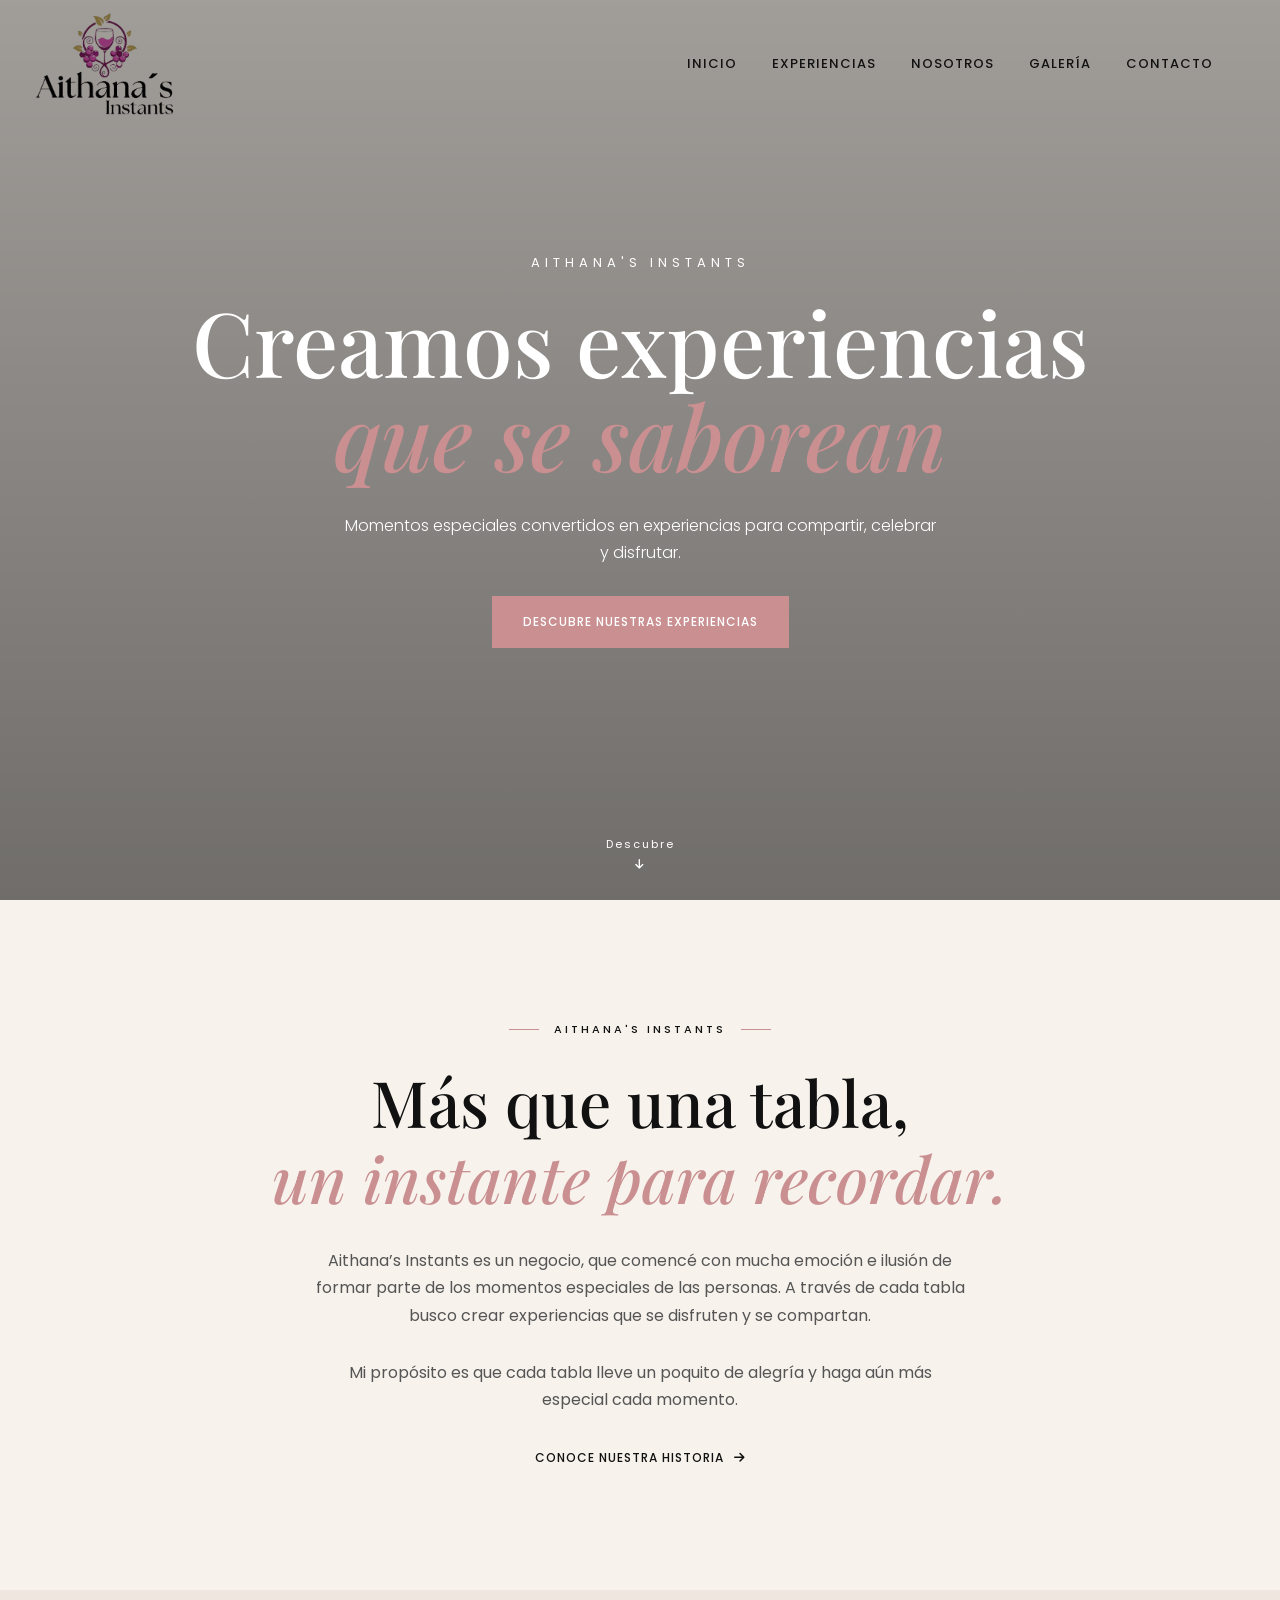
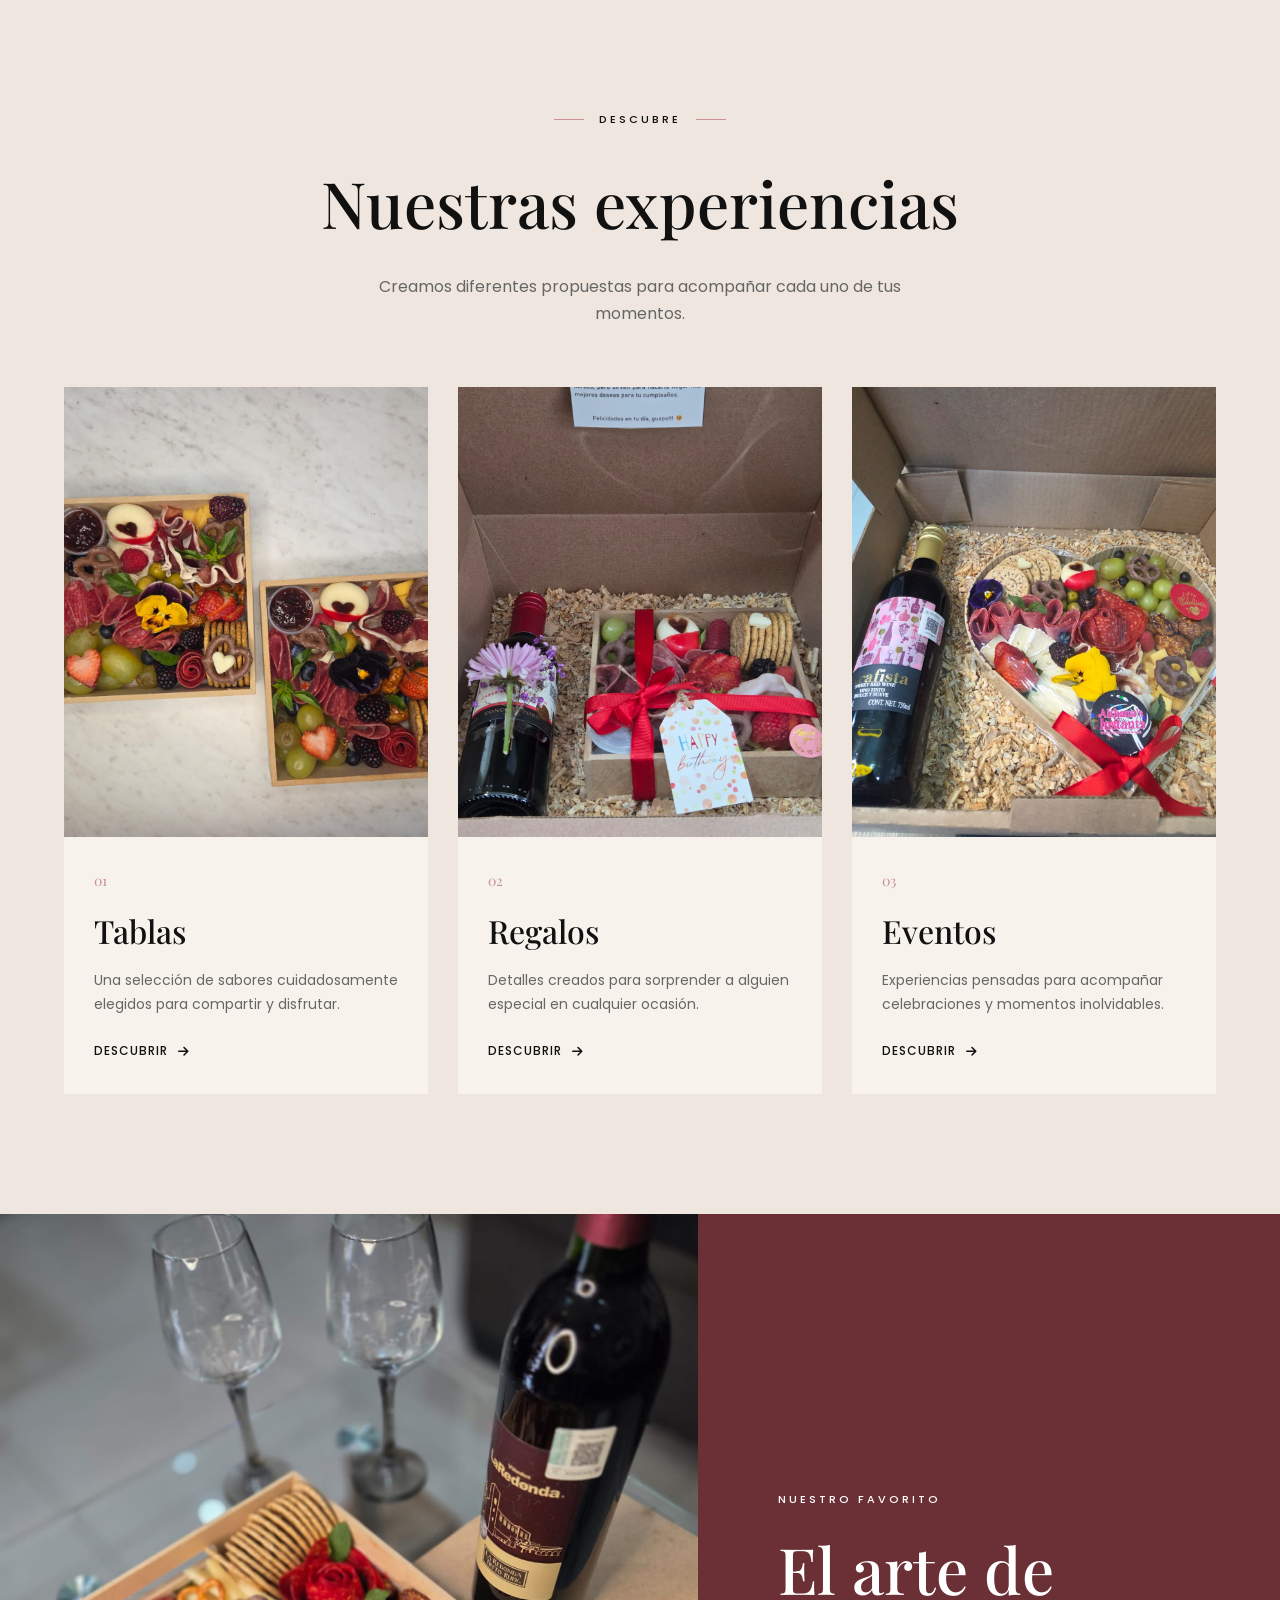
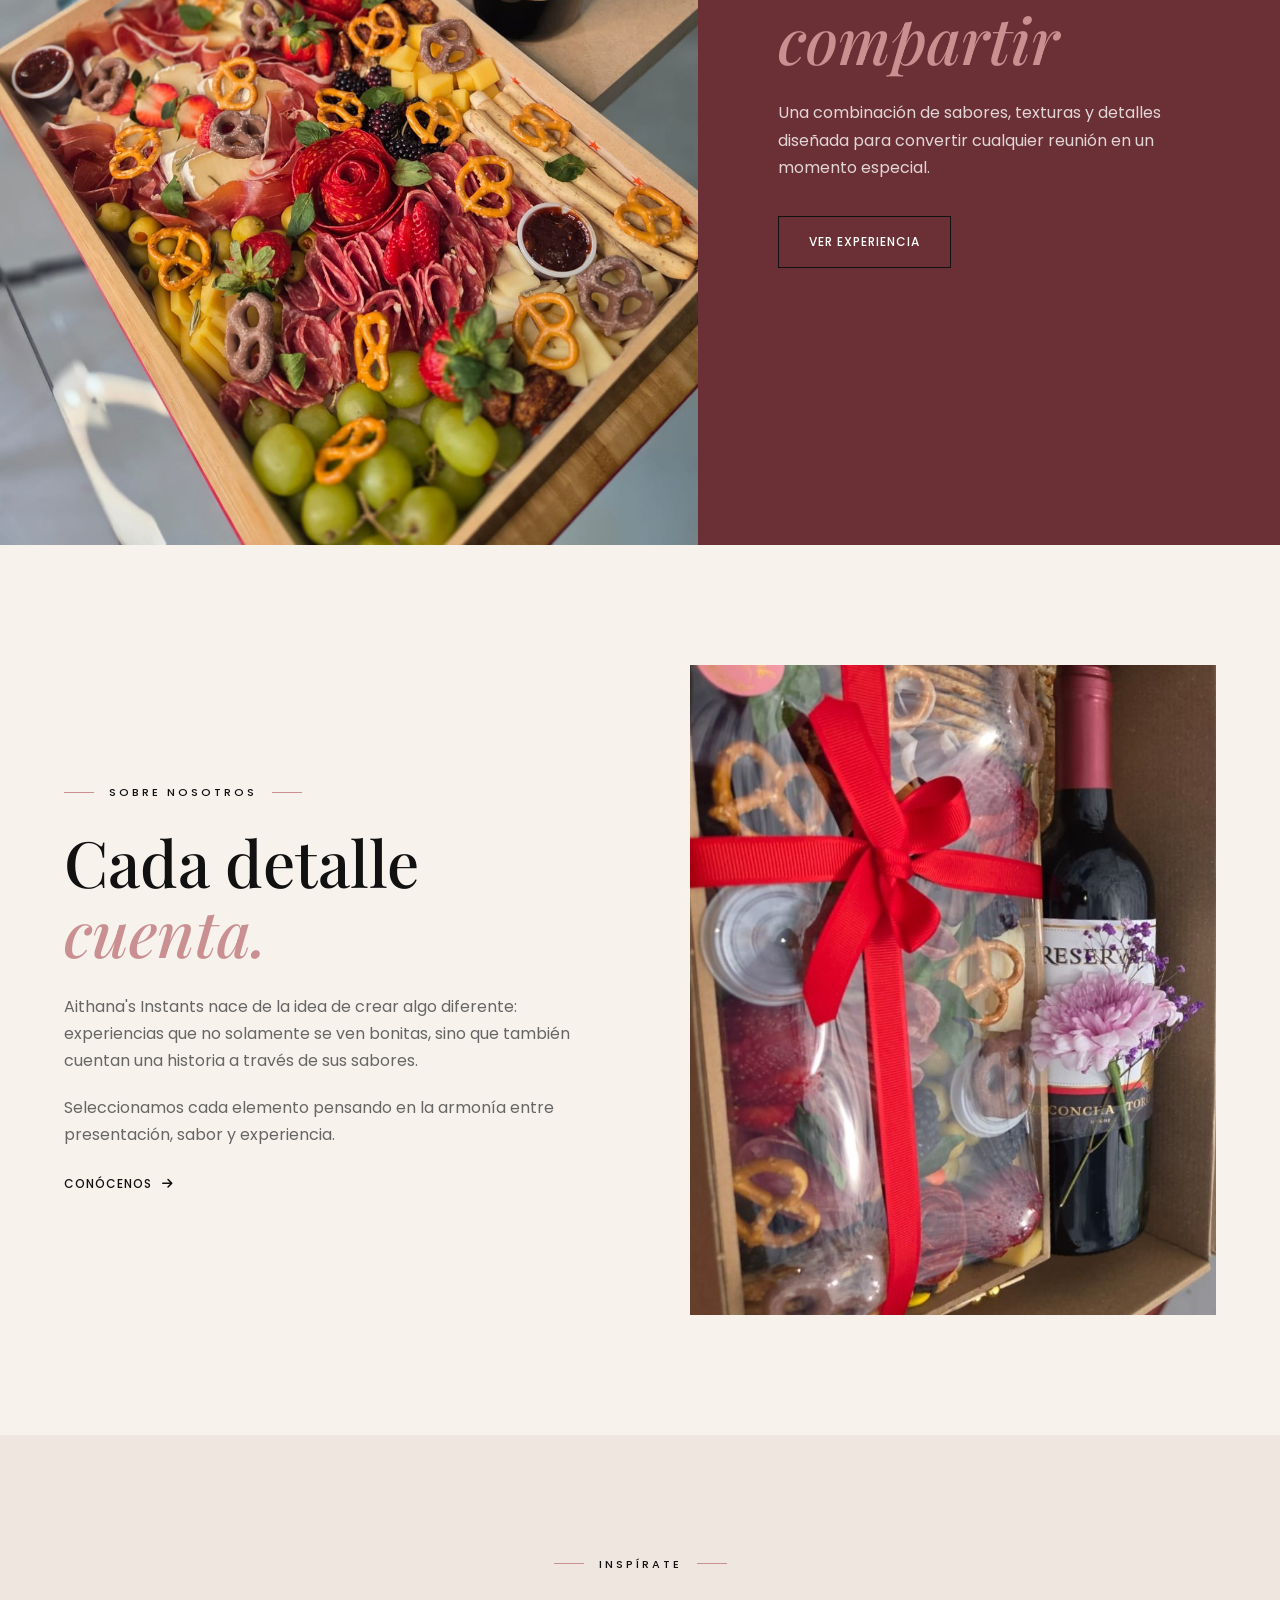
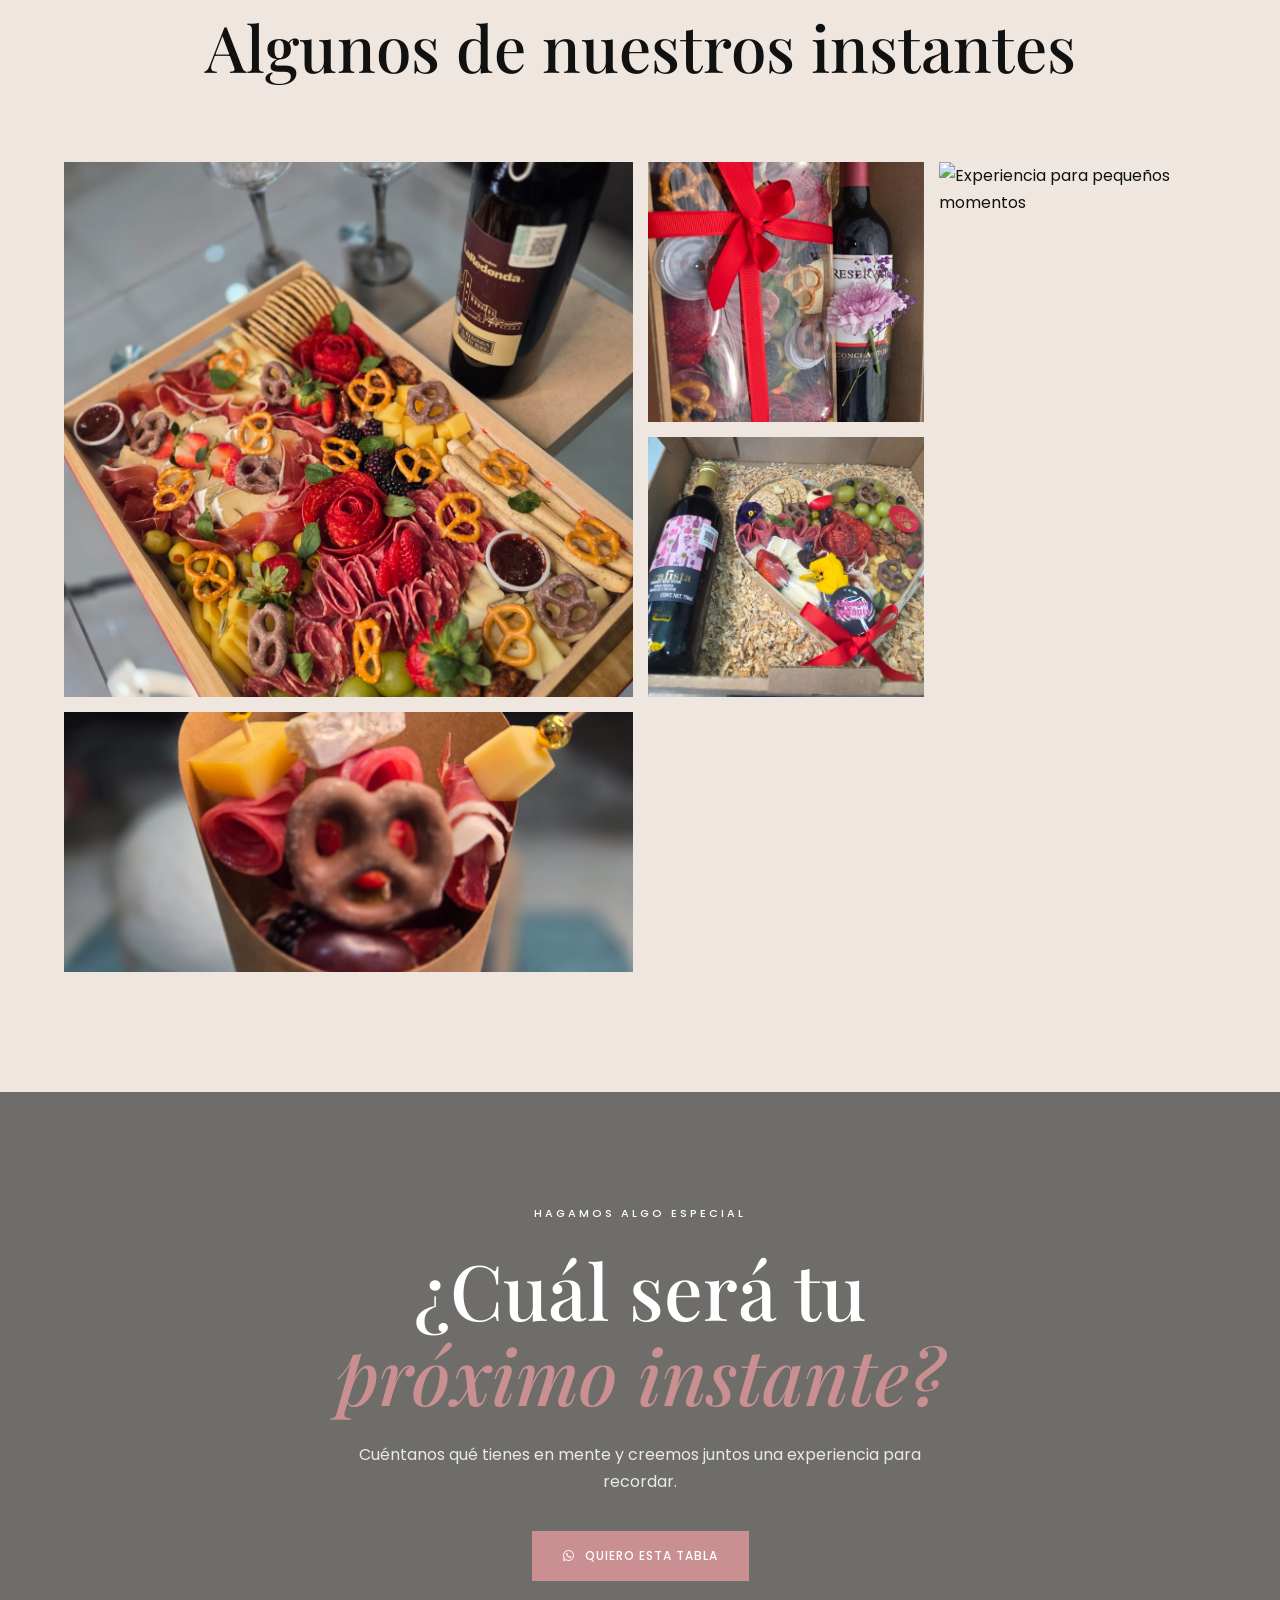
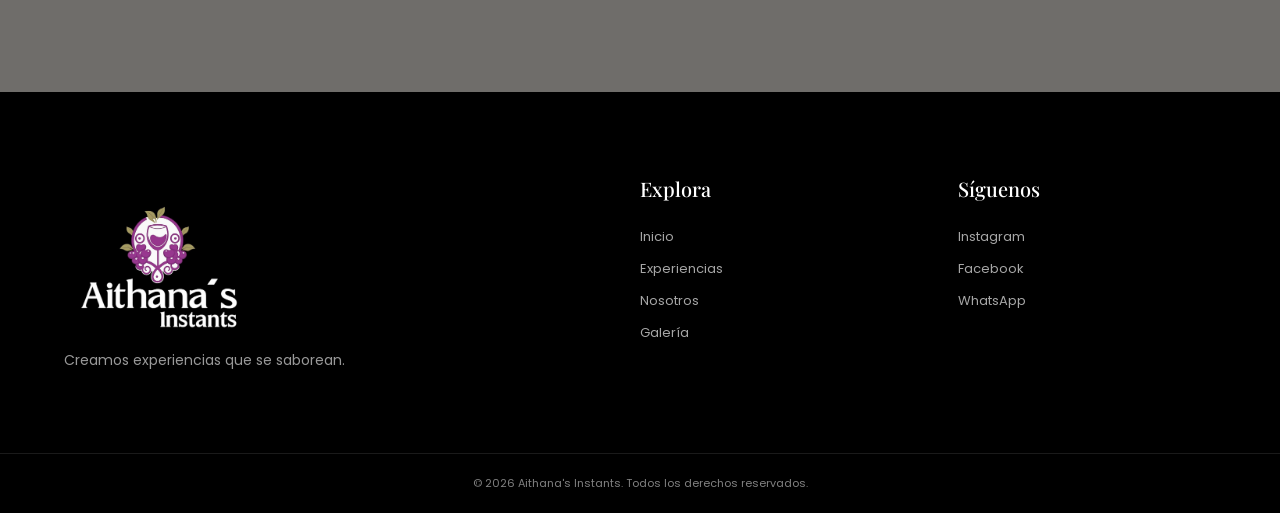
==== index.html @ d6e91ada "Version Final Pagina WEB AI 08/08/2026" ====
<!DOCTYPE html>
<html lang="es">

<head>
    <meta charset="UTF-8">

    <meta name="viewport" content="width=device-width, initial-scale=1.0">

    <meta name="description"
        content="Aithana's Instants - Creamos experiencias que se saborean. Tablas de charcutería y experiencias gastronómicas para momentos especiales.">

    <title>Aithana's Instants | Creamos experiencias que se saborean</title>

    <!-- Google Fonts -->
    <link rel="preconnect" href="https://fonts.googleapis.com">
    <link rel="preconnect" href="https://fonts.gstatic.com" crossorigin>

    <link
        href="https://fonts.googleapis.com/css2?family=Playfair+Display:wght@400;500;600;700&family=Poppins:wght@300;400;500;600&display=swap"
        rel="stylesheet">

    <!-- CSS -->
    <link rel="stylesheet" href="css/style.css">

    <!-- Icons -->
    <link rel="stylesheet"
        href="https://cdnjs.cloudflare.com/ajax/libs/font-awesome/6.5.2/css/all.min.css">

</head>

<body>

    <!-- =========================
         NAVBAR
    ========================== -->

    <header class="header">

        <nav class="navbar">

            <a href="#" class="logo">
                <img src="images/logo/logo-removebg-preview.png" alt="Aithana's Instants">
            </a>

            <button class="menu-toggle" aria-label="Abrir menú">
                <span></span>
                <span></span>
                <span></span>
            </button>

            <ul class="nav-menu">

                <li>
                    <a href="#inicio">Inicio</a>
                </li>

                <li>
                    <a href="#experiencias">Experiencias</a>
                </li>

                <li>
                    <a href="#nosotros">Nosotros</a>
                </li>

                <li>
                    <a href="#galeria">Galería</a>
                </li>

                <li>
                    <a href="#contacto">Contacto</a>
                </li>

            </ul>

        </nav>

    </header>


    <!-- =========================
         HERO
    ========================== -->

    <main>

        <section class="hero" id="inicio">

            <div class="hero-overlay"></div>

            <div class="hero-content">

                <span class="hero-subtitle">
                    AITHANA'S INSTANTS
                </span>

                <h1>
                    Creamos experiencias
                    <span>que se saborean</span>
                </h1>

                <p>
                    Momentos especiales convertidos en experiencias
                    para compartir, celebrar y disfrutar.
                </p>

                <a href="#experiencias" class="btn btn-primary">
                    Descubre nuestras experiencias
                </a>

            </div>

            <div class="hero-scroll">
                <span>Descubre</span>
                <i class="fa-solid fa-arrow-down"></i>
            </div>

        </section>


        <!-- =========================
             INTRODUCCIÓN
        ========================== -->

        <section class="intro section">

            <div class="container intro-container">

                <div class="section-label">
                    <span></span>
                    AITHANA'S INSTANTS
                    <span></span>
                </div>

                <h2>
                    Más que una tabla,
                    <em>un instante para recordar.</em>
                </h2>

                <p>
                    Aithana’s Instants es un negocio, que comencé con mucha emoción e ilusión de formar parte de los momentos especiales de las personas.
                    A través de cada tabla busco crear experiencias que se disfruten y se compartan.
                </p>
                <p>
                     Mi propósito es que cada tabla lleve un poquito de alegría y haga aún más especial cada momento.
                </p>

                <a href="#nosotros" class="text-link">
                    Conoce nuestra historia
                    <i class="fa-solid fa-arrow-right"></i>
                </a>

            </div>

        </section>


        <!-- =========================
             EXPERIENCIAS
        ========================== -->

        <section class="experiences section" id="experiencias">

            <div class="container">

                <div class="section-heading">

                    <div class="section-label">
                        <span></span>
                        DESCUBRE
                        <span></span>
                    </div>

                    <h2>
                        Nuestras experiencias
                    </h2>

                    <p>
                        Creamos diferentes propuestas para acompañar
                        cada uno de tus momentos.
                    </p>

                </div>


                <div class="experience-grid">

                    <!-- EXPERIENCIA 1 -->

                    <article class="experience-card">

                        <div class="experience-image">

                            <img
                                src="images/Galeria/Tablas.jpg"
                                alt="Tabla de charcutería clásica">

                        </div>

                        <div class="experience-content">

                            <span class="experience-number">
                                01
                            </span>

                            <h3>
                                Tablas
                            </h3>

                            <p>
                                Una selección de sabores cuidadosamente
                                elegidos para compartir y disfrutar.
                            </p>

                            <a href="pages/tablas.html" class="text-link">
                                Descubrir
                                <i class="fa-solid fa-arrow-right"></i>
                            </a>

                        </div>

                    </article>


                    <!-- EXPERIENCIA 2 -->

                    <article class="experience-card">

                        <div class="experience-image">

                            <img
                                src="images/Galeria/Regalo.jpg"
                                alt="Regalos gastronómicos">

                        </div>

                        <div class="experience-content">

                            <span class="experience-number">
                                02
                            </span>

                            <h3>
                                Regalos
                            </h3>

                            <p>
                                Detalles creados para sorprender a alguien
                                especial en cualquier ocasión.
                            </p>

                            <a href="#" class="text-link">
                                Descubrir
                                <i class="fa-solid fa-arrow-right"></i>
                            </a>

                        </div>

                    </article>


                    <!-- EXPERIENCIA 3 -->

                    <article class="experience-card">

                        <div class="experience-image">

                            <img
                                src="images/Galeria/Valentin2.jpg"
                                alt="Haz de tus eventos momentos inolvidables">

                        </div>

                        <div class="experience-content">

                            <span class="experience-number">
                                03
                            </span>

                            <h3>
                                Eventos
                            </h3>

                            <p>
                                Experiencias pensadas para acompañar
                                celebraciones y momentos inolvidables.
                            </p>

                            <a href="#" class="text-link">
                                Descubrir
                                <i class="fa-solid fa-arrow-right"></i>
                            </a>

                        </div>

                    </article>

                </div>

            </div>

        </section>


        <!-- =========================
             DESTACADO
        ========================== -->

        <section class="featured">

            <div class="featured-image">

                <img
                    src="images/Galeria/Galeria 1.jpg"
                    alt="Aithana's Instants">

            </div>

            <div class="featured-content">

                <span class="section-label">
                    NUESTRO FAVORITO
                </span>

                <h2>
                    El arte de
                    <em>compartir</em>
                </h2>

                <p>
                    Una combinación de sabores, texturas y detalles
                    diseñada para convertir cualquier reunión en
                    un momento especial.
                </p>

                <a href="#" class="btn btn-outline">
                    Ver experiencia
                </a>

            </div>

        </section>


        <!-- =========================
             NOSOTROS
        ========================== -->

        <section class="about section" id="nosotros">

            <div class="container about-container">

                <div class="about-content">

                    <div class="section-label">
                        <span></span>
                        SOBRE NOSOTROS
                        <span></span>
                    </div>

                    <h2>
                        Cada detalle
                        <em>cuenta.</em>
                    </h2>

                    <p>
                        Aithana's Instants nace de la idea de crear algo
                        diferente: experiencias que no solamente se ven
                        bonitas, sino que también cuentan una historia
                        a través de sus sabores.
                    </p>

                    <p>
                        Seleccionamos cada elemento pensando en la armonía
                        entre presentación, sabor y experiencia.
                    </p>

                    <a href="#" class="text-link">
                        Conócenos
                        <i class="fa-solid fa-arrow-right"></i>
                    </a>

                </div>


                <div class="about-image">

                    <img
                        src="images/Galeria/Galeria 2.jpg"
                        alt="Experiencia Aithana's Instants">

                </div>

            </div>

        </section>


        <!-- =========================
             GALERÍA
        ========================== -->

        <section class="gallery section" id="galeria">

            <div class="container">

                <div class="section-heading">

                    <div class="section-label">
                        <span></span>
                        INSPÍRATE
                        <span></span>
                    </div>

                    <h2>
                        Algunos de nuestros instantes
                    </h2>

                </div>


                <div class="gallery-grid">

                    <div class="gallery-item gallery-large">
                        <img src="images/Galeria/Galeria 1.jpg"
                            alt="Tabla Aithana's Instants">
                    </div>

                    <div class="gallery-item">
                        <img src="images/Galeria/Galeria 2.jpg"
                            alt="Charcutería ">
                    </div>

                    <div class="gallery-item">
                        <img src="images/Galeria/little.jpg"
                            alt="Experiencia para pequeños momentos">
                    </div>

                    <div class="gallery-item">
                        <img src="images/Galeria/Valentin.jpg"
                            alt="Experiencia para San Valentín">
                    </div>

                    <div class="gallery-item gallery-wide">
                        <img src="images/Galeria/Antojo.jpg"
                            alt="Pequeños momentos">
                    </div>

                </div>

            </div>

        </section>


        <!-- =========================
             CTA
        ========================== -->

        <section class="cta" id="contacto">

            <div class="cta-overlay"></div>

            <div class="cta-content">

                <span class="section-label">
                    HAGAMOS ALGO ESPECIAL
                </span>

                <h2>
                    ¿Cuál será tu
                    <em>próximo instante?</em>
                </h2>

                <p>
                    Cuéntanos qué tienes en mente y creemos
                    juntos una experiencia para recordar.
                </p>

<button
    type="button"
    class="btn btn-primary whatsapp-button"
    data-message="Hola, me interesa la Tabla Clásica de Aithana's Instants. Me gustaría conocer disponibilidad y precio.">

    <i class="fa-brands fa-whatsapp"></i>

    Quiero esta tabla

</button>

            </div>

        </section>

    </main>


    <!-- =========================
         FOOTER
    ========================== -->

    <footer class="footer">

        <div class="container footer-container">

            <div class="footer-brand">

                <img
                    src="images/logo/logo negro.jpg"
                    alt="Aithana's Instants">

                <p>
                    Creamos experiencias que se saborean.
                </p>

            </div>


            <div class="footer-links">

                <h4>
                    Explora
                </h4>

                <a href="#inicio">Inicio</a>
                <a href="#experiencias">Experiencias</a>
                <a href="#nosotros">Nosotros</a>
                <a href="#galeria">Galería</a>

            </div>


            <div class="footer-links">

                <h4>
                    Síguenos
                </h4>

                <a href="#" target="_blank">
                    Instagram
                </a>

                <a href="#" target="_blank">
                    Facebook
                </a>

                <a href="#" target="_blank">
                    WhatsApp
                </a>

            </div>

        </div>


        <div class="footer-bottom">

            <p>
                © 2026 Aithana's Instants. Todos los derechos reservados.
            </p>

        </div>

    </footer>


    <!-- JavaScript -->
    <script src="js/script.js"></script>

</body>

</html>
---- css/style.css ----
/* =========================================
   VARIABLES
========================================= */

:root {

    /* Identidad Aithana's Instants */

    --color-background: #F7F2EC;

    --color-text: #111111;

    --color-primary: #000000;

    --color-rose: #C98F91;

    --color-burgundy: #6B3035;

    --color-gold: #C6A15B;

    --color-white: #FFFFFF;


    /* Tipografías */

    --font-title: 'Playfair Display', serif;

    --font-body: 'Poppins', sans-serif;


    /* Otros */

    --transition: 0.35s ease;

    --container: 1200px;

}


/* =========================================
   RESET
========================================= */

* {
    margin: 0;
    padding: 0;
    box-sizing: border-box;
}

html {
    scroll-behavior: smooth;
}

body {

    font-family: var(--font-body);

    background-color: var(--color-background);

    color: var(--color-text);

    line-height: 1.7;

}

img {

    width: 100%;

    display: block;

}

a {

    color: inherit;

    text-decoration: none;

}

button {

    font-family: inherit;

}


/* =========================================
   UTILIDADES
========================================= */

.container {

    width: min(
        90%,
        var(--container)
    );

    margin: auto;

}

.section {

    padding: 120px 0;

}


/* =========================================
   HEADER
========================================= */

.header {

    position: fixed;

    top: 0;

    left: 0;

    width: 100%;

    z-index: 1000;

    transition: var(--transition);

}

.header.scrolled {

    background-color: rgba(247, 242, 236, 0.96);

    backdrop-filter: blur(10px);

    box-shadow: 0 5px 25px rgba(0, 0, 0, 0.08);

}

.navbar {

    width: min(
        94%,
        1400px
    );

    margin: 10px;

    min-height: 90px;

    display: flex;

    align-items: center;

    justify-content: space-between;

}

.logo img {

    width: 200px;

    max-height: 200px;

    object-fit: contain;

}

.nav-menu {

    display: flex;

    align-items: center;

    gap: 35px;

    list-style: none;

}

.nav-menu a {

    font-size: 13px;

    font-weight: 500;

    letter-spacing: 1px;

    text-transform: uppercase;

    position: relative;

}

.nav-menu a::after {

    content: '';

    position: absolute;

    bottom: -7px;

    left: 0;

    width: 0;

    height: 1px;

    background-color: var(--color-rose);

    transition: var(--transition);

}

.nav-menu a:hover::after {

    width: 100%;

}

.menu-toggle {

    display: none;

    border: none;

    background: transparent;

    cursor: pointer;

}

.menu-toggle span {

    display: block;

    width: 25px;

    height: 2px;

    margin: 5px;

    background-color: var(--color-text);

}


/* =========================================
   HERO
========================================= */

.hero {

    min-height: 100vh;

    position: relative;

    display: flex;

    align-items: center;

    justify-content: center;

    text-align: center;

    background-image:
        url('../images/hero/hero.jpg');

    background-size: cover;

    background-position: center;

    color: var(--color-white);

}

.hero-overlay {

    position: absolute;

    inset: 0;

    background:
        linear-gradient(
            rgba(0, 0, 0, 0.35),
            rgba(0, 0, 0, 0.55)
        );

}

.hero-content {

    position: relative;

    z-index: 1;

    width: min(
        90%,
        900px
    );

}

.hero-subtitle {

    display: block;

    margin-bottom: 20px;

    font-size: 13px;

    letter-spacing: 5px;

}

.hero h1 {

    font-family: var(--font-title);

    font-size: clamp(
        50px,
        7vw,
        95px
    );

    font-weight: 500;

    line-height: 1.05;

}

.hero h1 span {

    display: block;

    color: var(--color-rose);

    font-style: italic;

}

.hero-content p {

    max-width: 600px;

    margin: 30px auto;

    font-size: 16px;

    font-weight: 300;

}

.hero-scroll {

    position: absolute;

    bottom: 30px;

    left: 50%;

    transform: translateX(-50%);

    display: flex;

    flex-direction: column;

    align-items: center;

    gap: 5px;

    font-size: 11px;

    letter-spacing: 2px;

    z-index: 2;

}


/* =========================================
   BOTONES
========================================= */

.btn {

    display: inline-flex;

    align-items: center;

    justify-content: center;

    gap: 10px;

    padding: 15px 30px;

    font-size: 12px;

    font-weight: 500;

    letter-spacing: 1px;

    text-transform: uppercase;

    border: 1px solid transparent;

    transition: var(--transition);

}

.btn-primary {

    background-color: var(--color-rose);

    color: var(--color-white);

}

.btn-primary:hover {

    background-color: var(--color-burgundy);

    transform: translateY(-3px);

}

.btn-outline {

    border-color: var(--color-text);

}

.btn-outline:hover {

    background-color: var(--color-text);

    color: var(--color-white);

}

.btn-light {

    background-color: var(--color-white);

    color: var(--color-text);

}

.btn-light:hover {

    background-color: var(--color-rose);

    color: var(--color-white);

}


/* =========================================
   LABELS
========================================= */

.section-label {

    display: flex;

    align-items: center;

    justify-content: center;

    gap: 15px;

    font-size: 11px;

    letter-spacing: 3px;

    font-weight: 500;

}

.section-label span {

    width: 30px;

    height: 1px;

    background-color: var(--color-rose);

}


/* =========================================
   INTRO
========================================= */

.intro {

    text-align: center;

}

.intro-container {

    max-width: 850px;

}

.intro h2 {

    margin-top: 25px;

    font-family: var(--font-title);

    font-size: clamp(
        40px,
        5vw,
        65px
    );

    line-height: 1.2;

    font-weight: 500;

}

.intro h2 em {

    display: block;

    color: var(--color-rose);

}

.intro p {

    max-width: 650px;

    margin: 30px auto;

    color: #555;

}

.text-link {

    display: inline-flex;

    align-items: center;

    gap: 10px;

    font-size: 12px;

    text-transform: uppercase;

    letter-spacing: 1px;

    font-weight: 500;

    transition: var(--transition);

}

.text-link i {

    transition: var(--transition);

}

.text-link:hover {

    color: var(--color-burgundy);

}

.text-link:hover i {

    transform: translateX(6px);

}


/* =========================================
   SECTION HEADING
========================================= */

.section-heading {

    text-align: center;

    margin-bottom: 60px;

}

.section-heading h2 {

    margin-top: 20px;

    font-family: var(--font-title);

    font-size: clamp(
        40px,
        5vw,
        65px
    );

    font-weight: 500;

}

.section-heading p {

    max-width: 550px;

    margin: 15px auto 0;

    color: #666;

}


/* =========================================
   EXPERIENCES
========================================= */

.experiences {

    background-color: #EFE7DF;

}

.experience-grid {

    display: grid;

    grid-template-columns:
        repeat(3, 1fr);

    gap: 30px;

}

.experience-card {

    background-color: var(--color-background);

}

.experience-image {

    height: 450px;

    overflow: hidden;

}

.experience-image img {

    height: 100%;

    object-fit: cover;

    transition:
        transform 0.7s ease;

}

.experience-card:hover
.experience-image img {

    transform: scale(1.06);

}

.experience-content {

    padding: 30px;

}

.experience-number {

    font-family: var(--font-title);

    color: var(--color-rose);

    font-size: 14px;

}

.experience-content h3 {

    margin: 10px 0;

    font-family: var(--font-title);

    font-size: 32px;

    font-weight: 500;

}

.experience-content p {

    color: #666;

    margin-bottom: 20px;

    font-size: 14px;

}


/* =========================================
   FEATURED
========================================= */

.featured {

    display: grid;

    grid-template-columns:
        1.2fr
        1fr;

    min-height: 700px;

}

.featured-image {

    overflow: hidden;

}

.featured-image img {

    height: 100%;

    object-fit: cover;

}

.featured-content {

    padding: 80px;

    display: flex;

    flex-direction: column;

    justify-content: center;

    background-color: var(--color-burgundy);

    color: var(--color-white);

}

.featured-content .section-label {

    justify-content: flex-start;

}

.featured-content h2 {

    margin: 25px 0;

    font-family: var(--font-title);

    font-size: clamp(
        45px,
        5vw,
        75px
    );

    font-weight: 500;

    line-height: 1.1;

}

.featured-content h2 em {

    display: block;

    color: var(--color-rose);

}

.featured-content p {

    max-width: 500px;

    margin-bottom: 35px;

    color: rgba(255, 255, 255, 0.8);

}

.featured-content .btn {

    align-self: flex-start;

}


/* =========================================
   ABOUT
========================================= */

.about-container {

    display: grid;

    grid-template-columns:
        1fr 1fr;

    gap: 100px;

    align-items: center;

}

.about-content h2 {

    margin: 25px 0;

    font-family: var(--font-title);

    font-size: clamp(
        45px,
        5vw,
        70px
    );

    line-height: 1.1;

    font-weight: 500;

}

.about-content h2 em {

    display: block;

    color: var(--color-rose);

}

.about-content p {

    color: #666;

    margin-bottom: 20px;

}

.about-content .section-label {

    justify-content: flex-start;

}

.about-image {

    height: 650px;

    overflow: hidden;

}

.about-image img {

    height: 100%;

    object-fit: cover;

}


/* =========================================
   GALERÍA
========================================= */

.gallery {

    background-color: #EFE7DF;

}

.gallery-grid {

    display: grid;

    grid-template-columns:
        repeat(4, 1fr);

    grid-auto-rows: 260px;

    gap: 15px;

}

.gallery-item {

    overflow: hidden;

}

.gallery-item img {

    height: 100%;

    object-fit: cover;

    transition:
        transform 0.6s ease;

}

.gallery-item:hover img {

    transform: scale(1.06);

}

.gallery-large {

    grid-column: span 2;

    grid-row: span 2;

}

.gallery-wide {

    grid-column: span 2;

}


/* =========================================
   CTA
========================================= */

.cta {

    min-height: 600px;

    position: relative;

    display: flex;

    align-items: center;

    justify-content: center;

    text-align: center;

    color: var(--color-white);

    background-image:
        url('../images/hero/cta.jpg');

    background-size: cover;

    background-position: center;

}

.cta-overlay {

    position: absolute;

    inset: 0;

    background:
        rgba(0, 0, 0, 0.55);

}

.cta-content {

    position: relative;

    z-index: 1;

    width: min(
        90%,
        800px
    );

}

.cta-content h2 {

    margin: 25px 0;

    font-family: var(--font-title);

    font-size: clamp(
        45px,
        6vw,
        80px
    );

    line-height: 1.1;

    font-weight: 500;

}

.cta-content h2 em {

    display: block;

    color: var(--color-rose);

}

.cta-content p {

    max-width: 600px;

    margin: 0 auto 35px;

    color: rgba(255, 255, 255, 0.85);

}


/* =========================================
   FOOTER
========================================= */

.footer {

    background-color: var(--color-primary);

    color: var(--color-white);

}

.footer-container {

    padding: 80px 0;

    display: grid;

    grid-template-columns:
        2fr 1fr 1fr;

    gap: 60px;

}

.footer-brand img {

    width: 200px;

    margin-bottom: 20px;

}

.footer-brand p {

    max-width: 300px;

    color: rgba(255, 255, 255, 0.6);

    font-size: 14px;

}

.footer-links {

    display: flex;

    flex-direction: column;

    gap: 10px;

}

.footer-links h4 {

    font-family: var(--font-title);

    font-size: 20px;

    font-weight: 500;

    margin-bottom: 10px;

}

.footer-links a {

    color: rgba(255, 255, 255, 0.65);

    font-size: 13px;

    transition: var(--transition);

}

.footer-links a:hover {

    color: var(--color-rose);

}

.footer-bottom {

    border-top:
        1px solid rgba(255, 255, 255, 0.1);

    padding: 20px;

    text-align: center;

}

.footer-bottom p {

    font-size: 11px;

    color: rgba(255, 255, 255, 0.5);

}


/* =========================================
   RESPONSIVE
========================================= */

@media (max-width: 900px) {

    .nav-menu {

        position: fixed;

        top: 90px;

        right: -100%;

        width: 100%;

        height: calc(100vh - 90px);

        background-color: var(--color-background);

        flex-direction: column;

        justify-content: center;

        gap: 30px;

        transition: var(--transition);

    }

    .nav-menu.active {

        right: 0;

    }

    .menu-toggle {

        display: block;

    }

    .experience-grid {

        grid-template-columns: 1fr;

    }

    .experience-image {

        height: 500px;

    }

    .featured {

        grid-template-columns: 1fr;

    }

    .featured-image {

        min-height: 550px;

    }

    .about-container {

        grid-template-columns: 1fr;

        gap: 50px;

    }

    .about-image {

        height: 550px;

    }

    .gallery-grid {

        grid-template-columns:
            repeat(2, 1fr);

    }

    .footer-container {

        grid-template-columns:
            1fr 1fr;

    }

    .footer-brand {

        grid-column: span 2;

    }

}


@media (max-width: 600px) {

    .section {

        padding: 80px 0;

    }

    .navbar {

        min-height: 75px;

    }

    .nav-menu {

        top: 75px;

        height: calc(100vh - 75px);

    }

    .logo img {

        width: 120px;

    }

    .hero h1 {

        font-size: 48px;

    }

    .hero-subtitle {

        letter-spacing: 3px;

    }

    .hero-content p {

        font-size: 14px;

    }

    .experience-image {

        height: 400px;

    }

    .featured-content {

        padding: 60px 30px;

    }

    .about-image {

        height: 400px;

    }

    .gallery-grid {

        grid-template-columns: 1fr;

        grid-auto-rows: 300px;

    }

    .gallery-large,
    .gallery-wide {

        grid-column: span 1;

        grid-row: span 1;

    }

    .footer-container {

        grid-template-columns: 1fr;

    }

    .footer-brand {

        grid-column: span 1;

    }

}
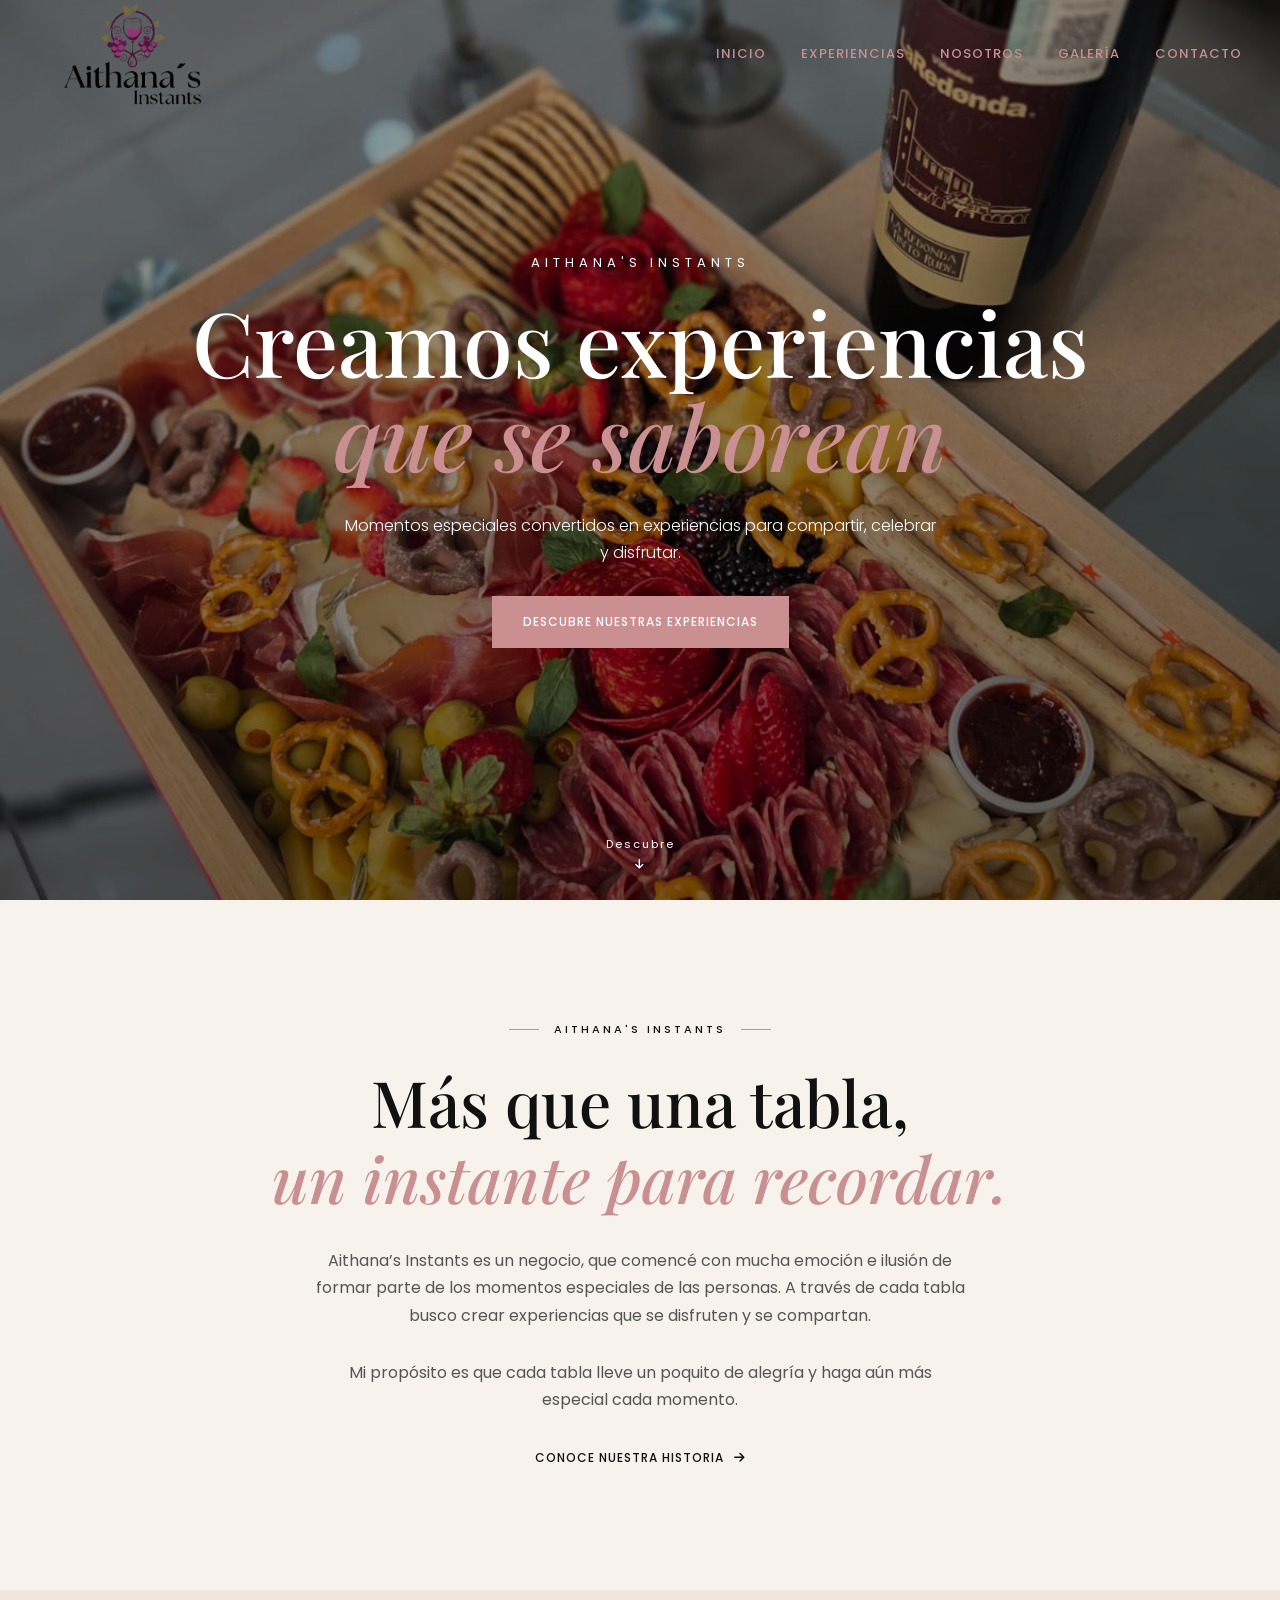
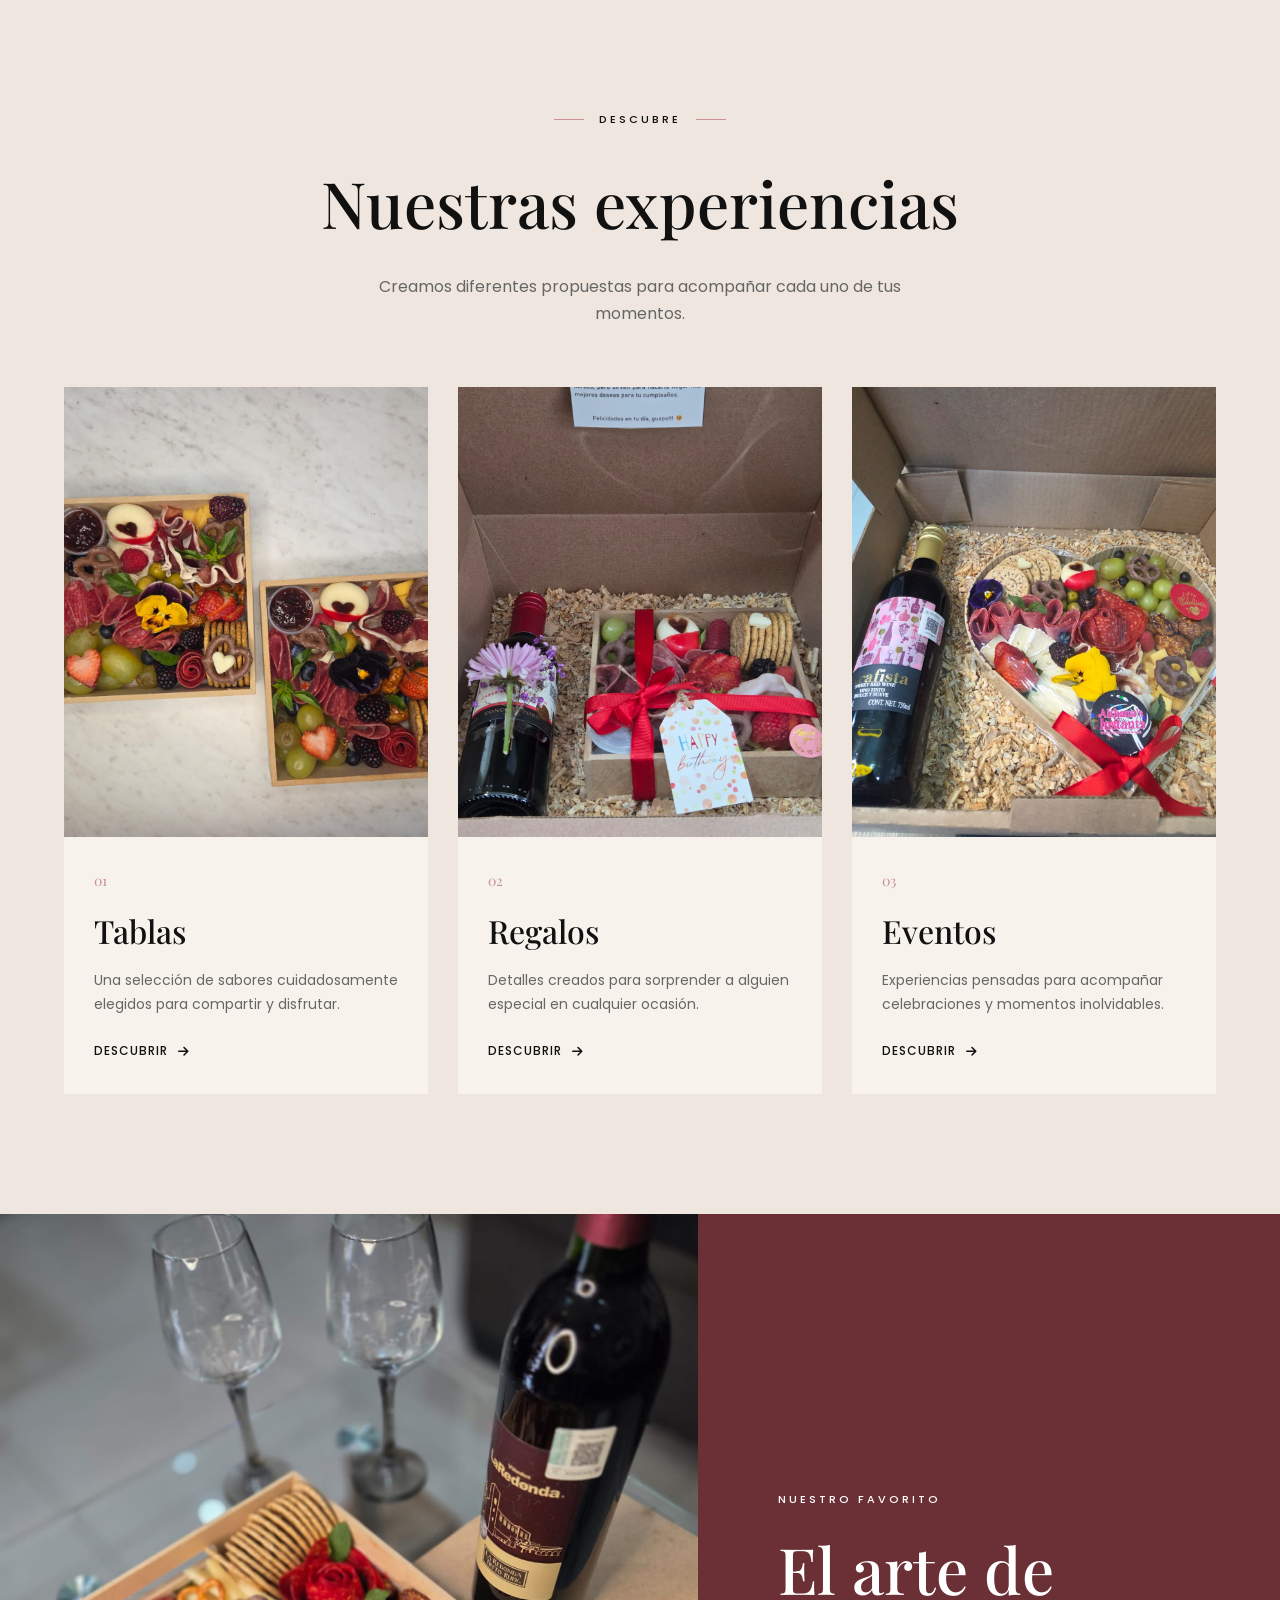
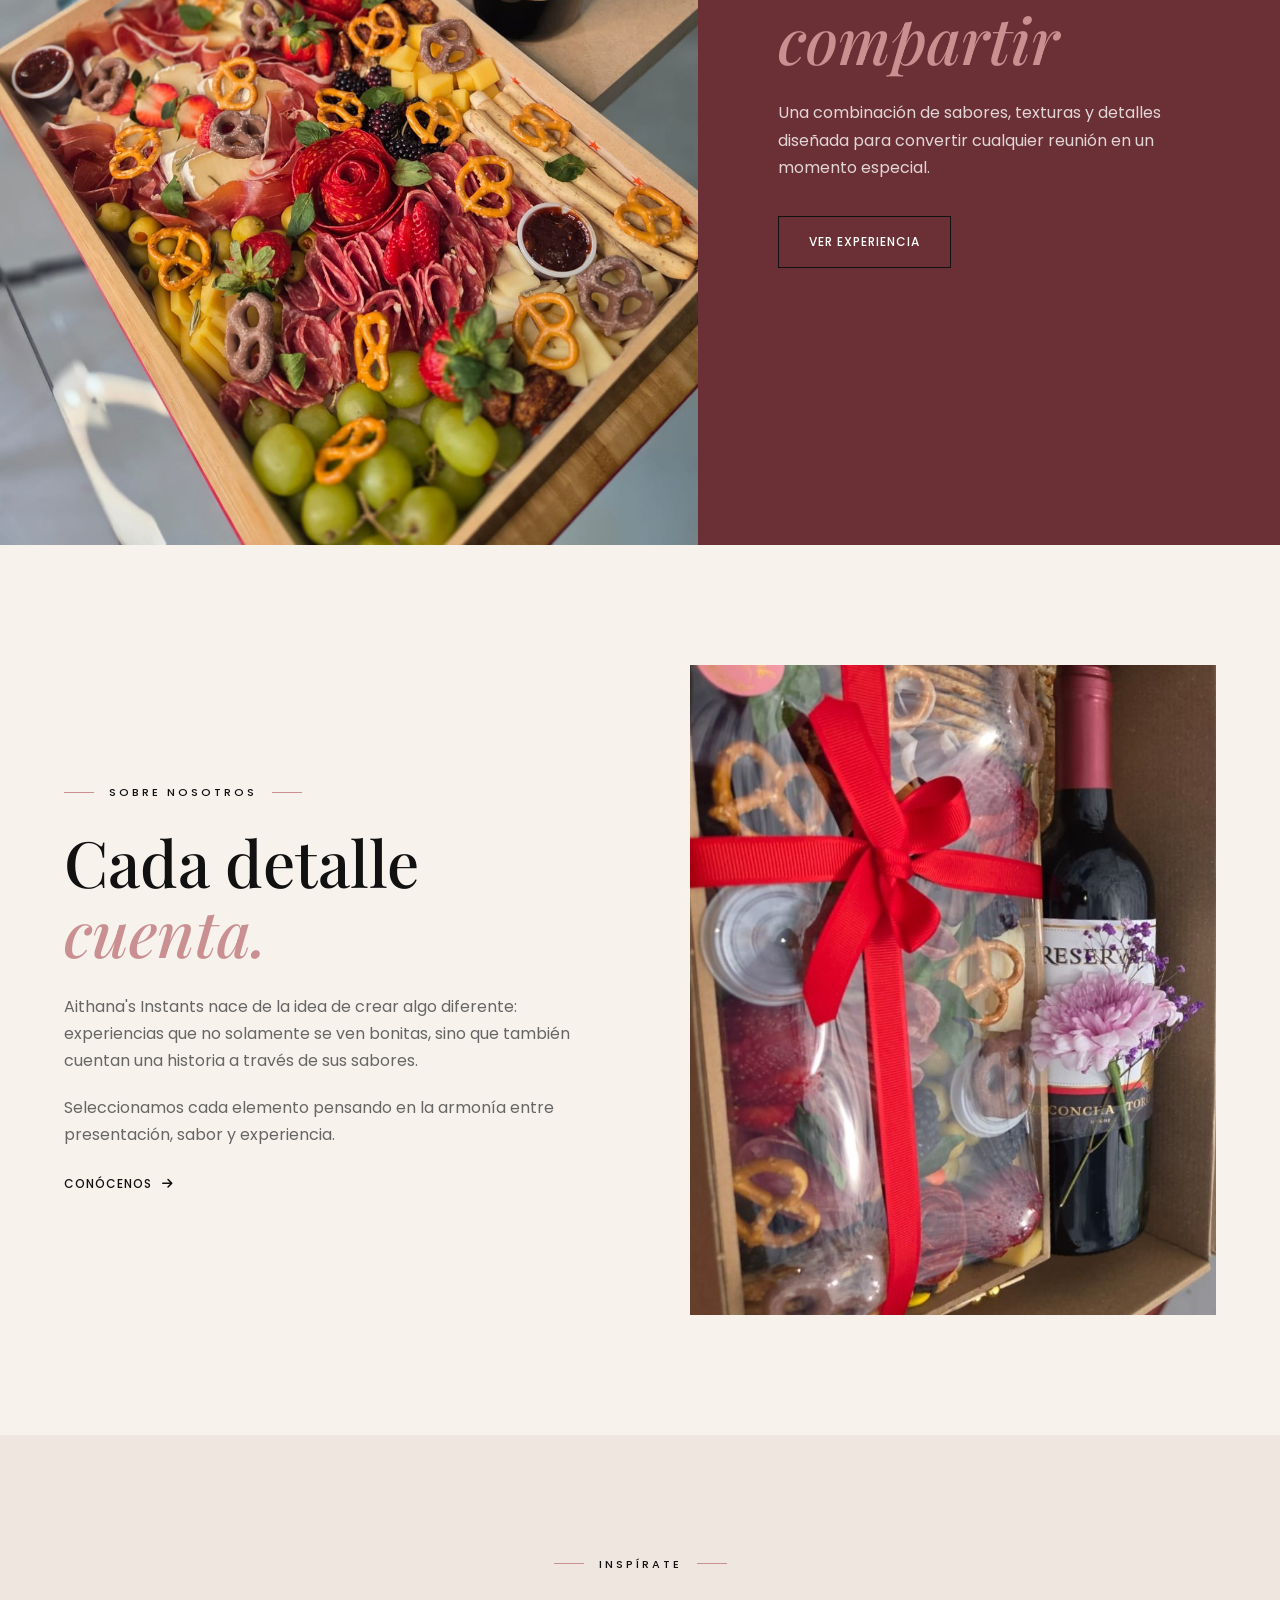
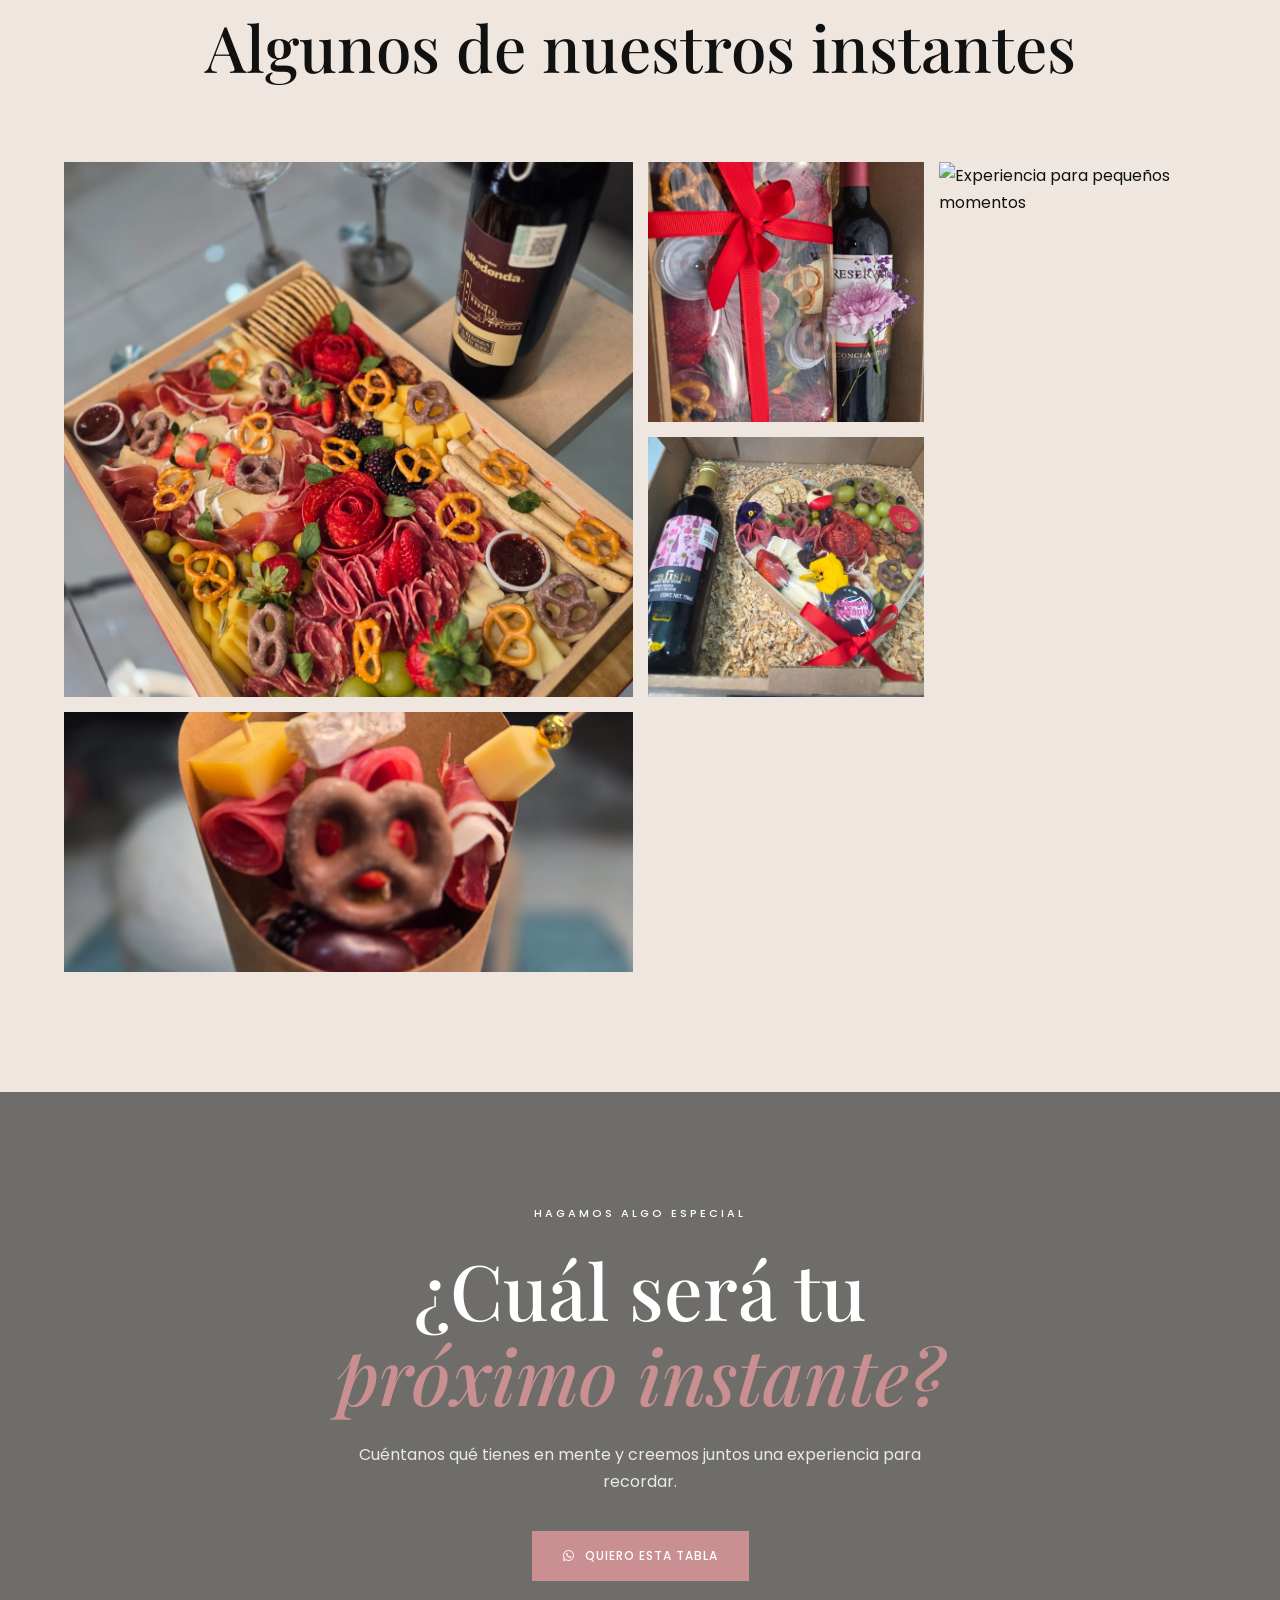
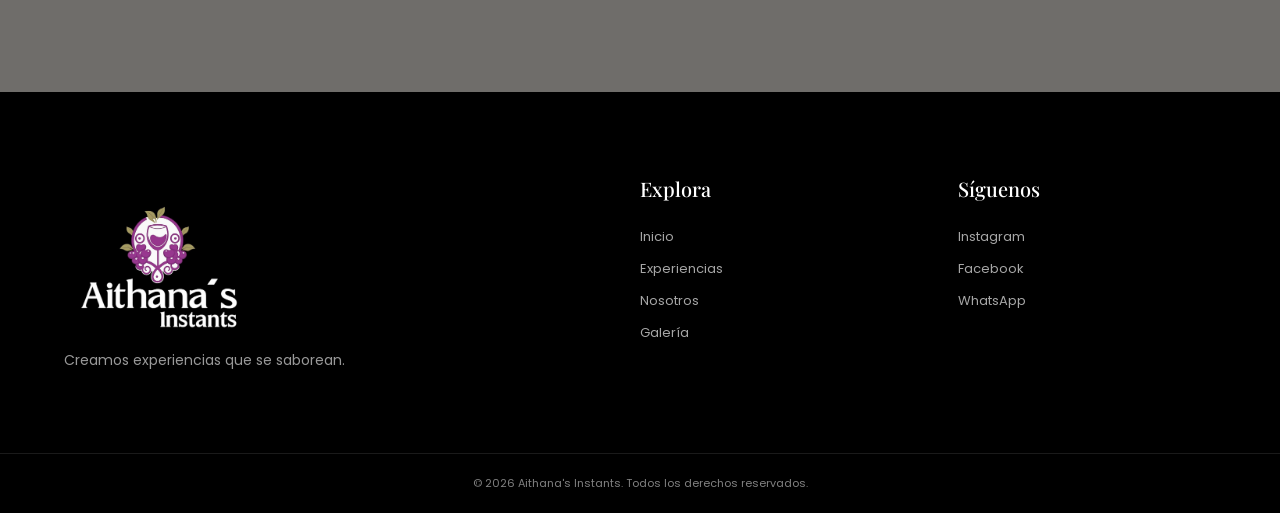
==== commit 78f00b65: "PRUEBAS FINALES, INTEGRACION DE MAPA Y BOTON DE CHECKOUT" ====
--- a/index.html
+++ b/index.html
@@ -479,7 +479,7 @@
 <button
     type="button"
     class="btn btn-primary whatsapp-button"
-    data-message="Hola, me interesa la Tabla Clásica de Aithana's Instants. Me gustaría conocer disponibilidad y precio.">
+    data-message="Hola. Me gustaría conocer disponibilidad y precio.">
 
     <i class="fa-brands fa-whatsapp"></i>
 
--- a/css/style.css
+++ b/css/style.css
@@ -12,7 +12,7 @@
 
     --color-primary: #000000;
 
-    --color-rose: #C98F91;
+    --color-rose: #c98f91;
 
     --color-burgundy: #6B3035;
 
@@ -128,15 +128,20 @@
 
 }
 
+
 .header.scrolled {
 
-    background-color: rgba(247, 242, 236, 0.96);
+    background-color:
+        rgba(219, 187, 147, 0.96);
 
     backdrop-filter: blur(10px);
 
-    box-shadow: 0 5px 25px rgba(0, 0, 0, 0.08);
-
-}
+    box-shadow:
+        0 5px 25px
+        rgba(0, 0, 0, 0.08);
+
+}
+
 
 .navbar {
 
@@ -145,7 +150,7 @@
         1400px
     );
 
-    margin: 10px;
+    margin: auto;
 
     min-height: 90px;
 
@@ -157,6 +162,7 @@
 
 }
 
+
 .logo img {
 
     width: 200px;
@@ -167,6 +173,7 @@
 
 }
 
+
 .nav-menu {
 
     display: flex;
@@ -179,6 +186,7 @@
 
 }
 
+
 .nav-menu a {
 
     font-size: 13px;
@@ -191,7 +199,12 @@
 
     position: relative;
 
-}
+    color: var(--color-rose);
+
+    transition: var(--transition);
+
+}
+
 
 .nav-menu a::after {
 
@@ -213,12 +226,14 @@
 
 }
 
+
 .nav-menu a:hover::after {
 
     width: 100%;
 
 }
 
+
 .menu-toggle {
 
     display: none;
@@ -231,6 +246,7 @@
 
 }
 
+
 .menu-toggle span {
 
     display: block;
@@ -241,10 +257,9 @@
 
     margin: 5px;
 
-    background-color: var(--color-text);
-
-}
-
+    background-color: var(--color-rose);
+
+}
 
 /* =========================================
    HERO
@@ -265,7 +280,7 @@
     text-align: center;
 
     background-image:
-        url('../images/hero/hero.jpg');
+        url('../images/Galeria/Galeria 1.jpg');
 
     background-size: cover;
 
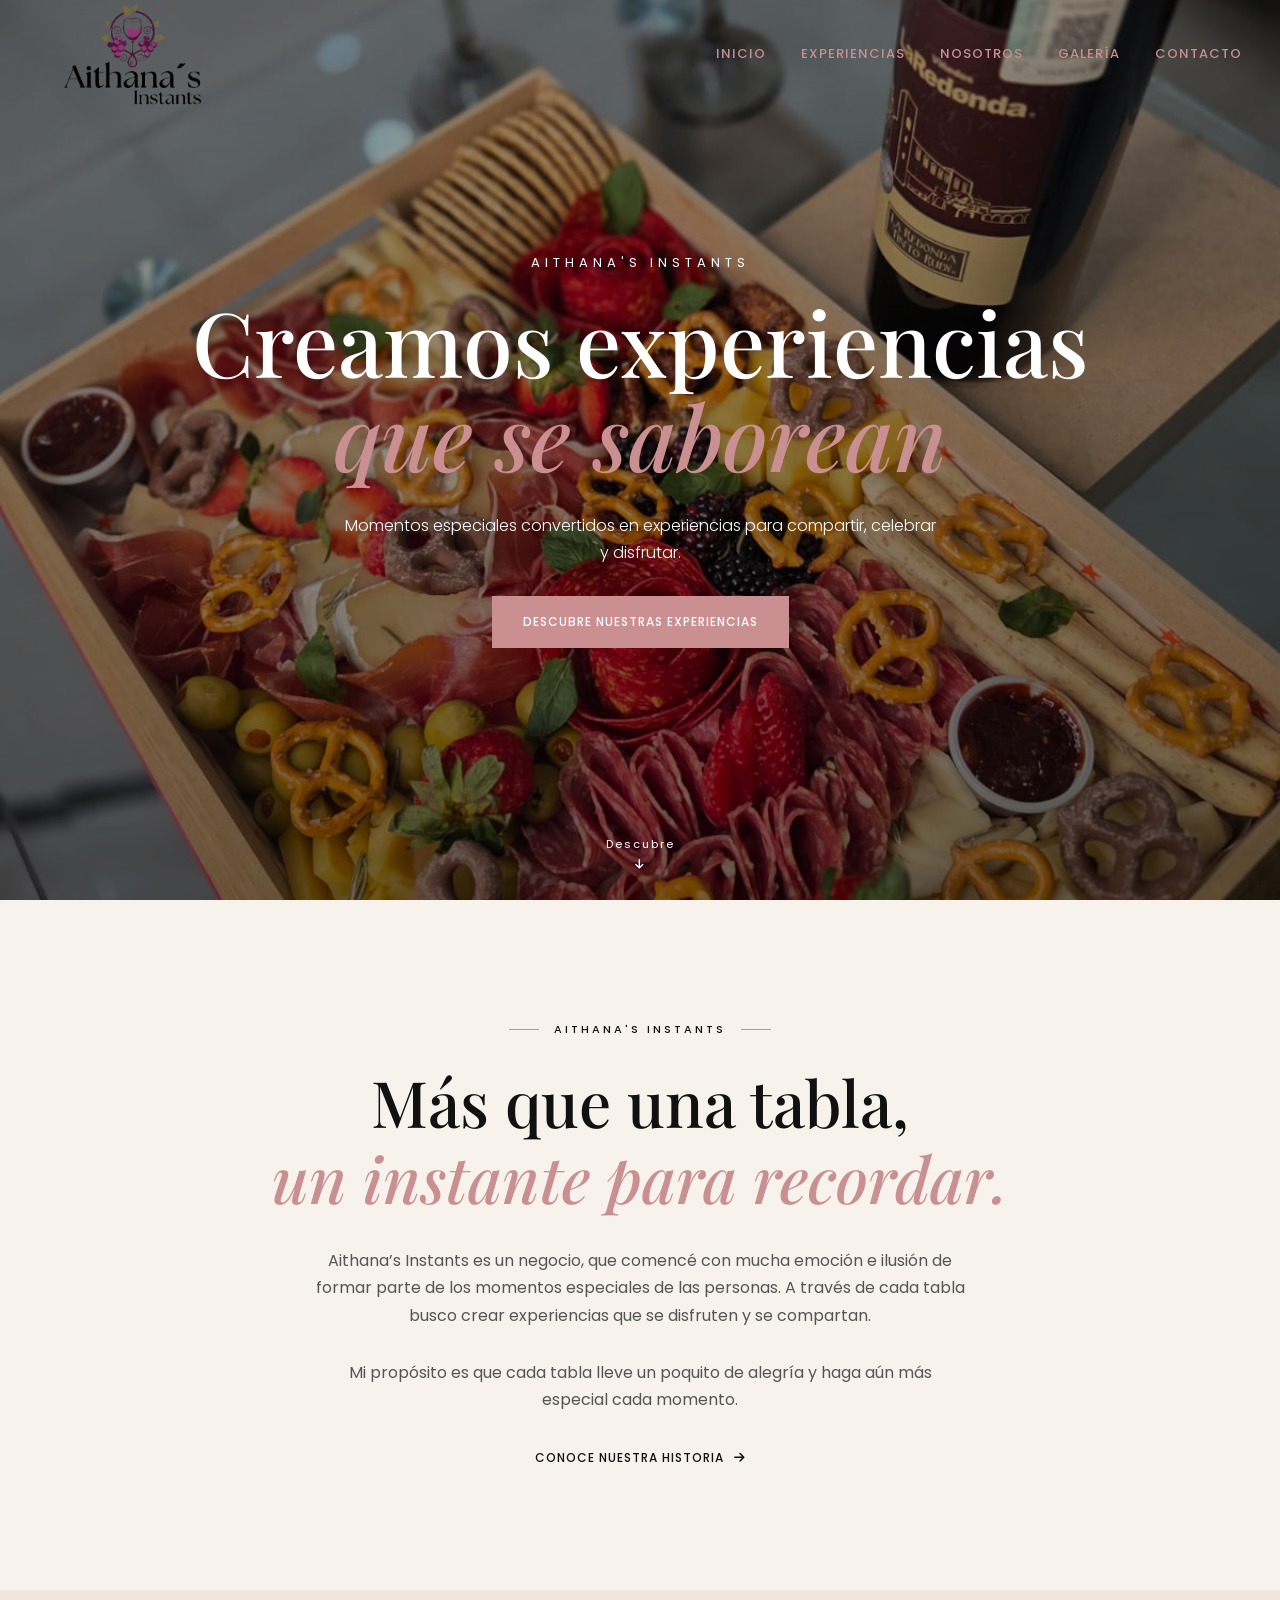
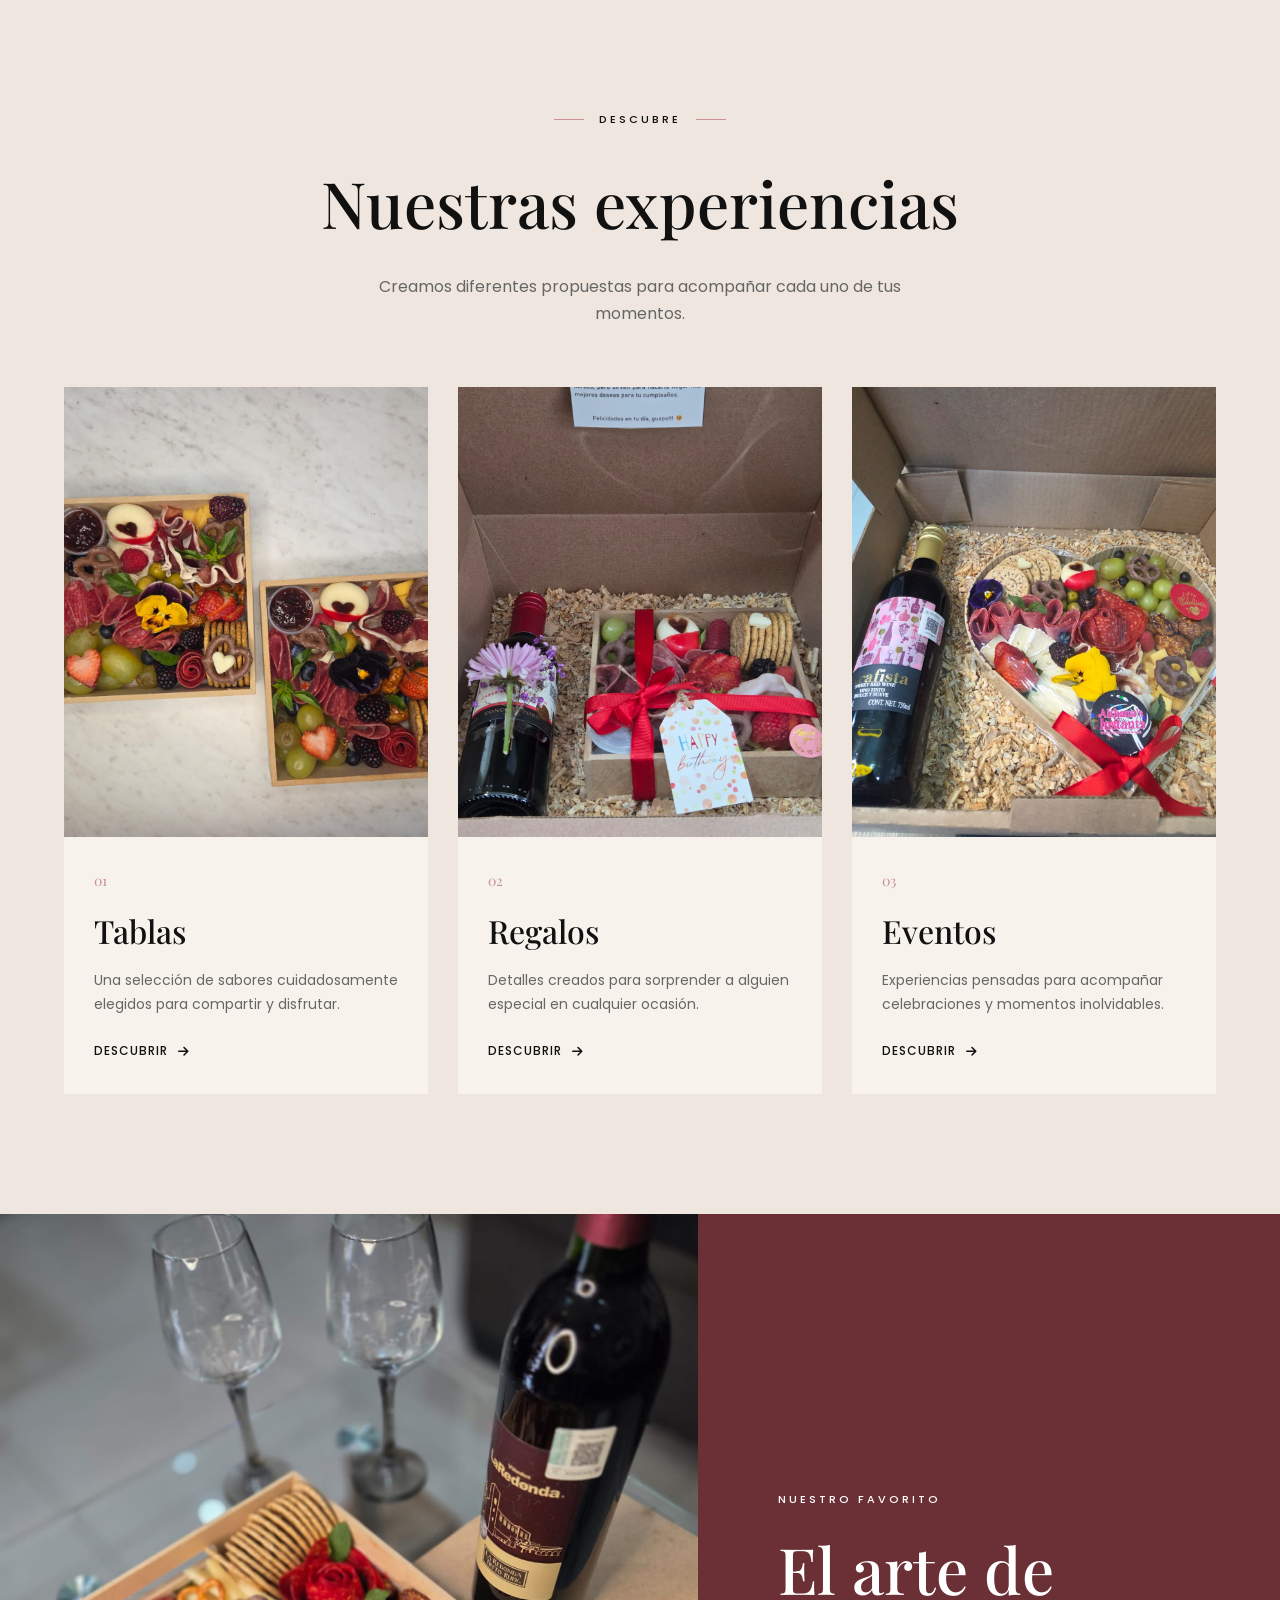
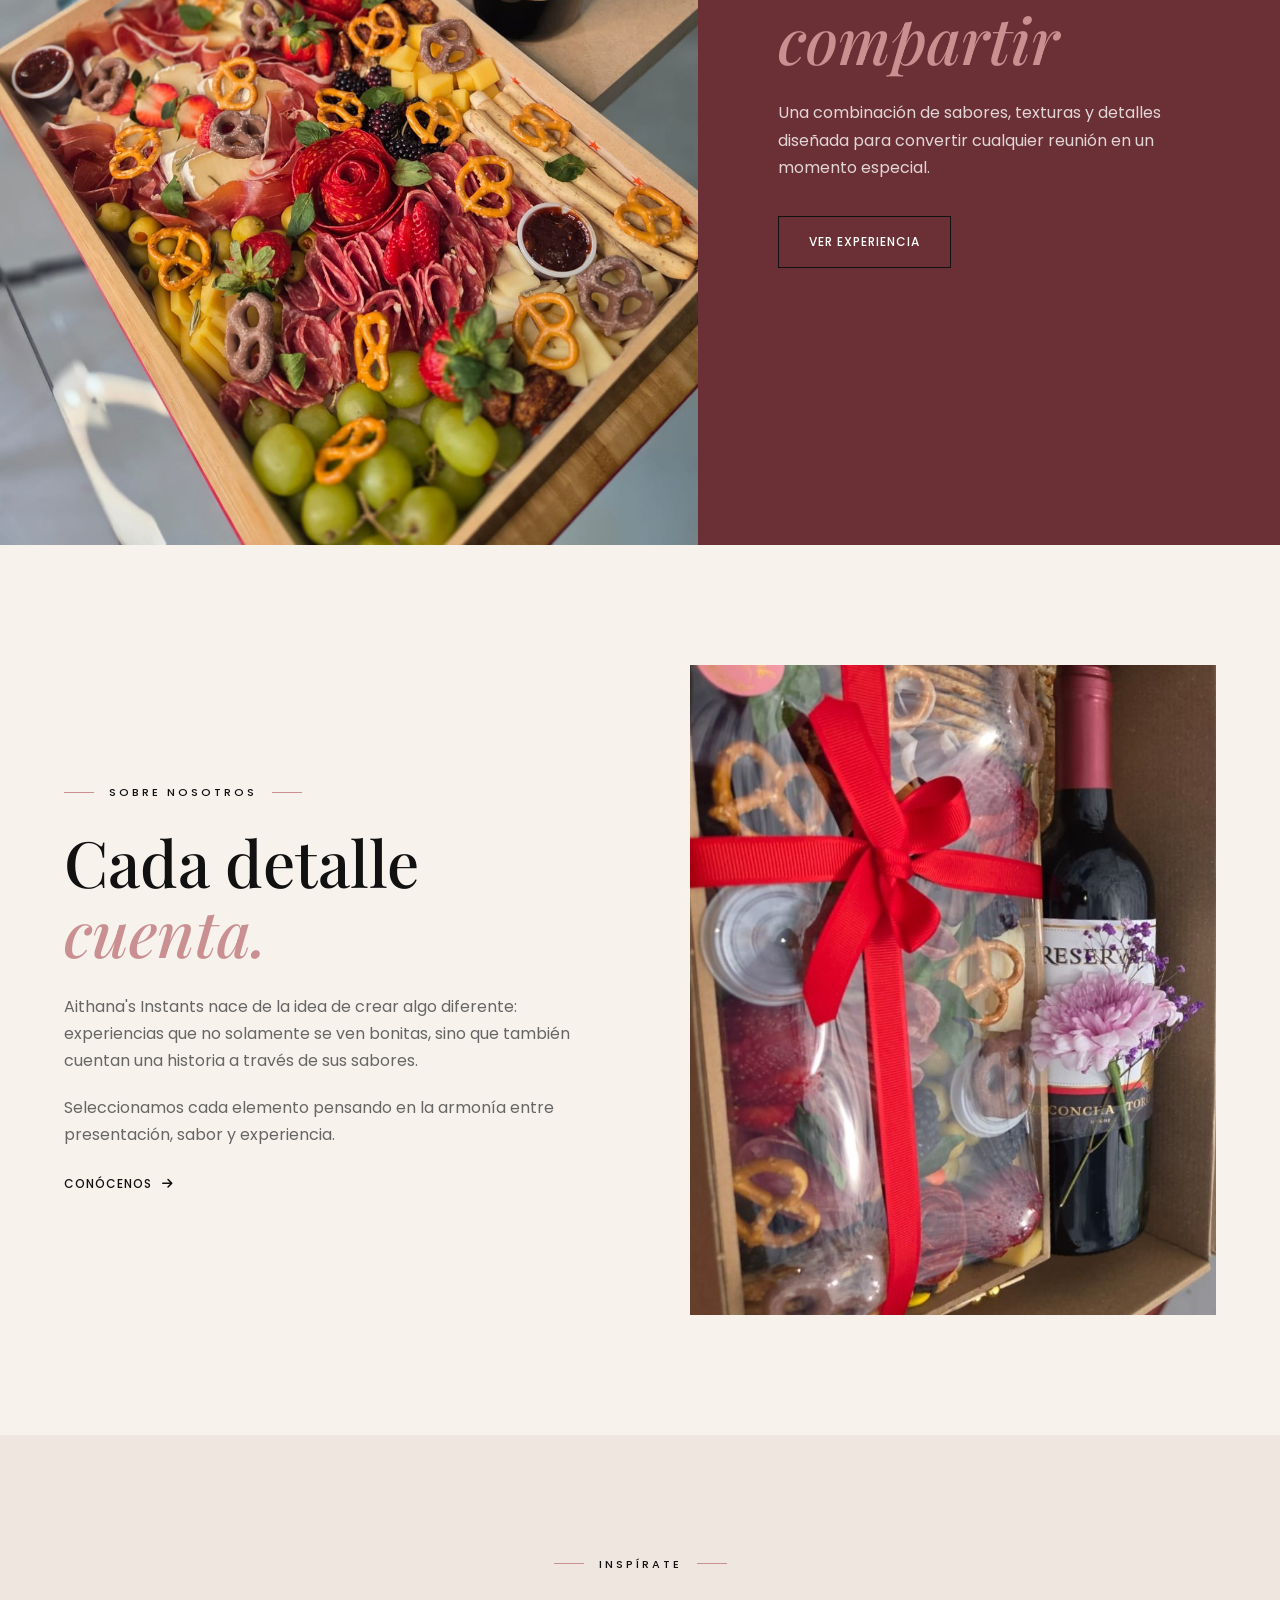
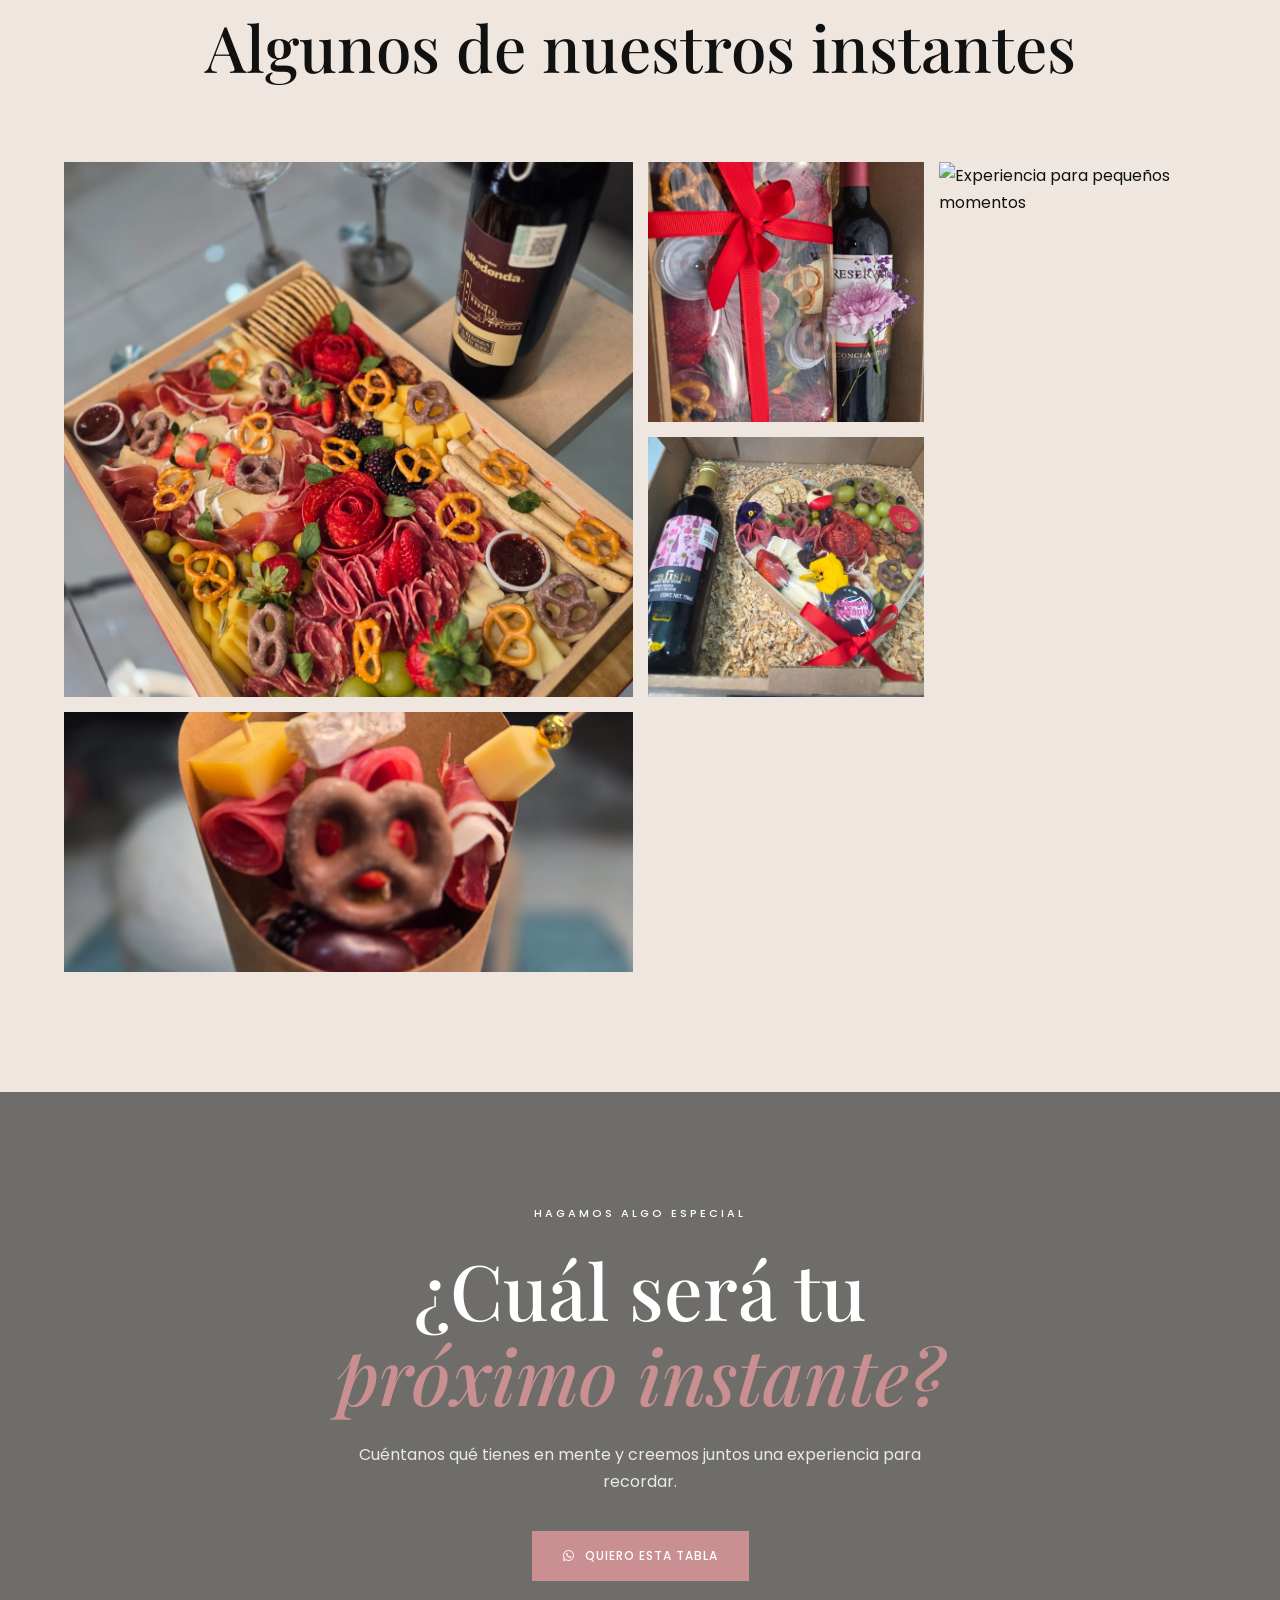
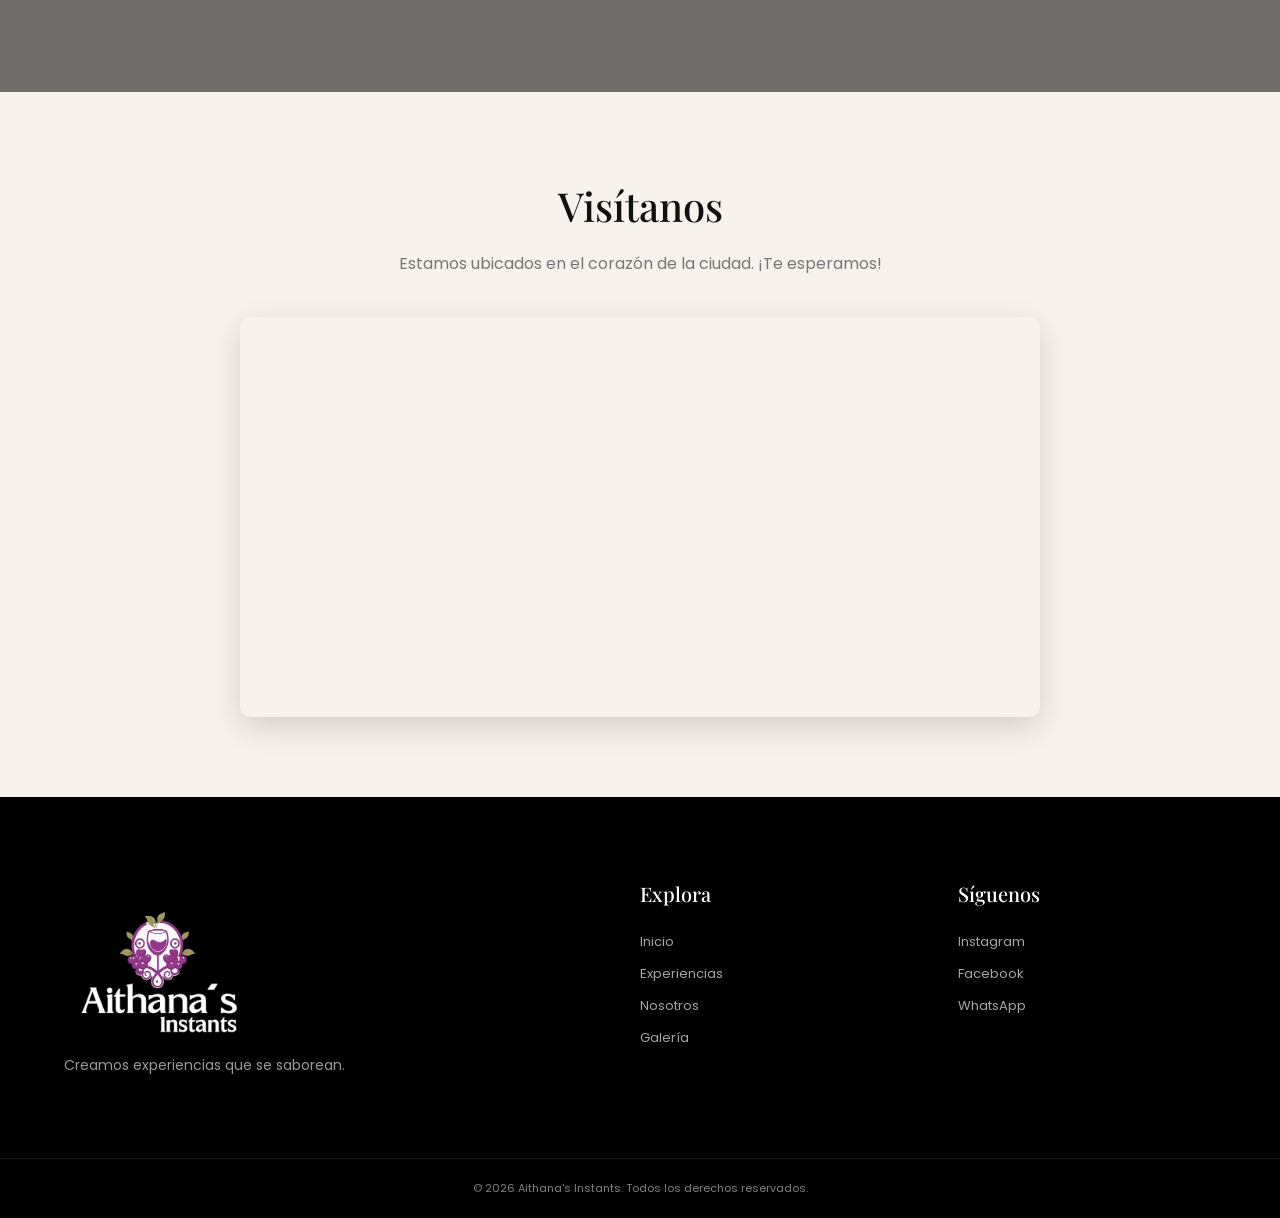
==== commit a748e98c: "PRUEBAS FINALES" ====
--- a/index.html
+++ b/index.html
@@ -144,7 +144,7 @@
                      Mi propósito es que cada tabla lleve un poquito de alegría y haga aún más especial cada momento.
                 </p>
 
-                <a href="#nosotros" class="text-link">
+                <a href="/pages/nuestra-historia.html" class="text-link">
                     Conoce nuestra historia
                     <i class="fa-solid fa-arrow-right"></i>
                 </a>
@@ -248,7 +248,7 @@
                                 especial en cualquier ocasión.
                             </p>
 
-                            <a href="#" class="text-link">
+                            <a href="pages/regalos.html" class="text-link">
                                 Descubrir
                                 <i class="fa-solid fa-arrow-right"></i>
                             </a>
@@ -285,7 +285,7 @@
                                 celebraciones y momentos inolvidables.
                             </p>
 
-                            <a href="#" class="text-link">
+                            <a href="pages/eventos.html" class="text-link">
                                 Descubrir
                                 <i class="fa-solid fa-arrow-right"></i>
                             </a>
@@ -374,7 +374,7 @@
                         entre presentación, sabor y experiencia.
                     </p>
 
-                    <a href="#" class="text-link">
+                    <a href="/pages/sobre-nosotros.html" class="text-link">
                         Conócenos
                         <i class="fa-solid fa-arrow-right"></i>
                     </a>
@@ -490,7 +490,44 @@
             </div>
 
         </section>
-
+<!-- =====================================
+     UBICACIÓN
+===================================== -->
+
+<section class="location-section">
+
+    <div class="container">
+
+        <h2>Visítanos</h2>
+        <p>Estamos ubicados en el corazón de la ciudad. ¡Te esperamos!</p>
+
+        <div class="map-wrapper">
+
+            <!-- Mini Mapa de Google Maps -->
+            <iframe
+                src="https://www.google.com/maps/embed?pb=!1m18!1m12!1m3!1d3763.531294204269!2d-99.1226717!3d19.389437300000004!2m3!1f0!2f0!3f0!3m2!1i1024!2i768!4f13.1!3m3!1m2!1s0x85d1fe8ad991deff%3A0xdffed9d06311ade8!2sCalz.%20de%20la%20Viga%20875%2C%20Santiago%20Sur%2C%20Iztacalco%2C%2008800%20Ciudad%20de%20M%C3%A9xico%2C%20CDMX!5e0!3m2!1ses-419!2smx!4v1789177675433!5m2!1ses-419!2smx" 
+                width="100%"
+                height="100%"
+                style="border:0; border-radius: 10px;"
+                allowfullscreen=""
+                loading="lazy"
+                referrerpolicy="no-referrer-when-downgrade">
+            </iframe>
+
+            <!-- Capa Clicable que Redirige -->
+            <a 
+                href="https://maps.google.com/?q=TU+DIRECCION+AQUI" 
+                target="_blank" 
+                rel="noopener noreferrer"
+                class="map-link"
+                title="Ver en Google Maps">
+            </a>
+
+        </div>
+
+    </div>
+
+</section>
     </main>
 
 
@@ -535,17 +572,20 @@
                     Síguenos
                 </h4>
 
-                <a href="#" target="_blank">
+                <a href="https://www.instagram.com/aithanas.instants?utm_source=qr&stkn=MXdjYzFpdjNkZHFsNQ==" target="_blank">
                     Instagram
                 </a>
 
-                <a href="#" target="_blank">
+                <a href="https://www.facebook.com/share/17te8RNjJi/" target="_blank">
                     Facebook
                 </a>
 
-                <a href="#" target="_blank">
-                    WhatsApp
-                </a>
+                <a
+                href="#"
+                class="whatsapp-button"
+                data-message="Hola. Me gustaría conocer disponibilidad y precio.">
+    WhatsApp
+</a>
 
             </div>
 
--- a/css/style.css
+++ b/css/style.css
@@ -1343,4 +1343,280 @@
 
     }
 
+}
+
+/* =========================================================
+   PÁGINAS EN PREPARACIÓN
+   ========================================================= */
+
+.coming-soon {
+    min-height: 100vh;
+    display: flex;
+    align-items: center;
+    justify-content: center;
+
+    text-align: center;
+
+    background-color: var(--color-background);
+
+    padding: 120px 20px 80px;
+}
+
+.coming-soon-content {
+    width: min(90%, 760px);
+    margin: 0 auto;
+}
+
+.coming-soon-label {
+    display: block;
+
+    margin-bottom: 28px;
+
+    color: var(--color-rose);
+
+    font-size: 11px;
+    font-weight: 500;
+
+    letter-spacing: 4px;
+    text-transform: uppercase;
+}
+
+.coming-soon-icon {
+    margin-bottom: 25px;
+
+    color: var(--color-gold);
+
+    font-size: 28px;
+}
+
+.coming-soon h1 {
+    margin-bottom: 30px;
+
+    font-family: var(--font-title);
+
+    font-size: clamp(48px, 7vw, 82px);
+    font-weight: 500;
+
+    line-height: 1.08;
+
+    color: var(--color-text);
+}
+
+.coming-soon h1 em {
+    display: block;
+
+    margin-top: 8px;
+
+    color: var(--color-rose);
+
+    font-style: italic;
+    font-weight: 400;
+}
+
+.coming-soon p {
+    max-width: 580px;
+
+    margin: 0 auto 35px;
+
+    color: #666;
+
+    font-family: var(--font-body);
+    font-size: 14px;
+    font-weight: 300;
+
+    line-height: 1.9;
+}
+
+.coming-soon .btn {
+    margin-top: 5px;
+}
+
+
+/* ================= RESPONSIVE ================= */
+
+@media (max-width: 600px) {
+
+    .coming-soon {
+        padding: 110px 20px 60px;
+    }
+
+    .coming-soon-content {
+        width: 100%;
+    }
+
+    .coming-soon-label {
+        margin-bottom: 22px;
+
+        font-size: 10px;
+        letter-spacing: 3px;
+    }
+
+    .coming-soon-icon {
+        margin-bottom: 20px;
+
+        font-size: 24px;
+    }
+
+    .coming-soon h1 {
+        font-size: 46px;
+        line-height: 1.1;
+    }
+
+    .coming-soon h1 em {
+        margin-top: 5px;
+    }
+
+    .coming-soon p {
+        font-size: 13px;
+        line-height: 1.8;
+    }
+
+}
+/* =========================================
+   SECCIÓN UBICACIÓN (MAPA)
+========================================= */
+
+.location-section {
+    padding: 80px 20px;
+    text-align: center;
+}
+
+.location-section h2 {
+    font-family: var(--font-title);
+    font-size: 40px;
+    font-weight: 500;
+    margin-bottom: 10px;
+}
+
+.location-section p {
+    color: #777;
+    margin-bottom: 40px;
+}
+
+.map-wrapper {
+    position: relative;
+    width: 100%;
+    max-width: 800px;
+    height: 400px;
+    margin: 0 auto;
+    border-radius: 10px;
+    overflow: hidden;
+    box-shadow: 0 10px 30px rgba(0,0,0,0.15);
+}
+
+/* La capa invisible que está encima del mapa */
+.map-link {
+    position: absolute;
+    top: 0;
+    left: 0;
+    width: 100%;
+    height: 100%;
+    z-index: 10;
+    /* Fondo transparente para que se vea el mapa debajo */
+    background-color: transparent; 
+}
+
+/* Efecto sutil al pasar el mouse */
+.map-wrapper:hover .map-link {
+    background-color: rgba(0,0,0,0.05);
+    cursor: pointer;
+}
+/* =========================================================
+   ESTILOS PARA LA LÍNEA DE TIEMPO (HISTORY PAGE)
+   ========================================================= */
+
+.story-timeline {
+    position: relative;
+    max-width: 800px; /* Un poco más ancho que el contenedor estándar */
+    margin: 0 auto;
+}
+
+/* Línea central */
+.story-timeline::before {
+    content: '';
+    position: absolute;
+    height: 100%;
+    width: 2px;
+    background-color: var(--color-rose); /* Usa tu color rosa */
+    top: 0;
+    left: 50%;
+    transform: translateX(-50%);
+}
+
+/* Items de la línea de tiempo */
+.timeline-item {
+    position: relative;
+    width: 50%;
+    padding: 20px 40px;
+    box-sizing: border-box;
+}
+
+/* Punto en la línea central */
+.timeline-item::before {
+    content: '';
+    position: absolute;
+    width: 15px;
+    height: 15px;
+    background-color: var(--color-gold); /* Usa tu color dorado */
+    border-radius: 50%;
+    top: 35px;
+    z-index: 1;
+    box-shadow: 0 0 0 4px rgba(198, 161, 91, 0.2); /* Un halo dorado */
+}
+
+/* Posicionamiento alternado */
+.timeline-item:nth-child(odd) {
+    left: 0;
+    text-align: right;
+}
+
+.timeline-item:nth-child(even) {
+    left: 50%;
+}
+
+.timeline-item:nth-child(odd)::before {
+    right: -42.5px; /* Centra el punto en la línea */
+}
+
+.timeline-item:nth-child(even)::before {
+    left: -42.5px; /* Centra el punto en la línea */
+}
+
+/* Estilo del texto */
+.timeline-item h3 {
+    font-family: var(--font-title);
+    font-size: 26px;
+    font-weight: 500;
+    color: var(--color-burgundy); /* Usa tu color burdeos */
+    margin-bottom: 10px;
+}
+
+.timeline-item p {
+    font-size: 15px;
+    line-height: 1.7;
+    color: #555;
+}
+
+/* ----- RESPONSIVE DESIGN PARA LA LÍNEA DE TIEMPO ----- */
+
+@media (max-width: 768px) {
+    .story-timeline::before {
+        left: 31px; /* Mueve la línea a la izquierda */
+    }
+
+    .timeline-item {
+        width: 100%;
+        padding-left: 70px; /* Deja espacio para la línea y el punto */
+        padding-right: 25px;
+        text-align: left !important; /* Fuerza todo a la izquierda */
+    }
+    
+    .timeline-item:nth-child(even) {
+        left: 0;
+    }
+
+    .timeline-item::before {
+        left: 23px !important; /* Centra el punto en la nueva línea */
+        right: auto !important;
+    }
 }
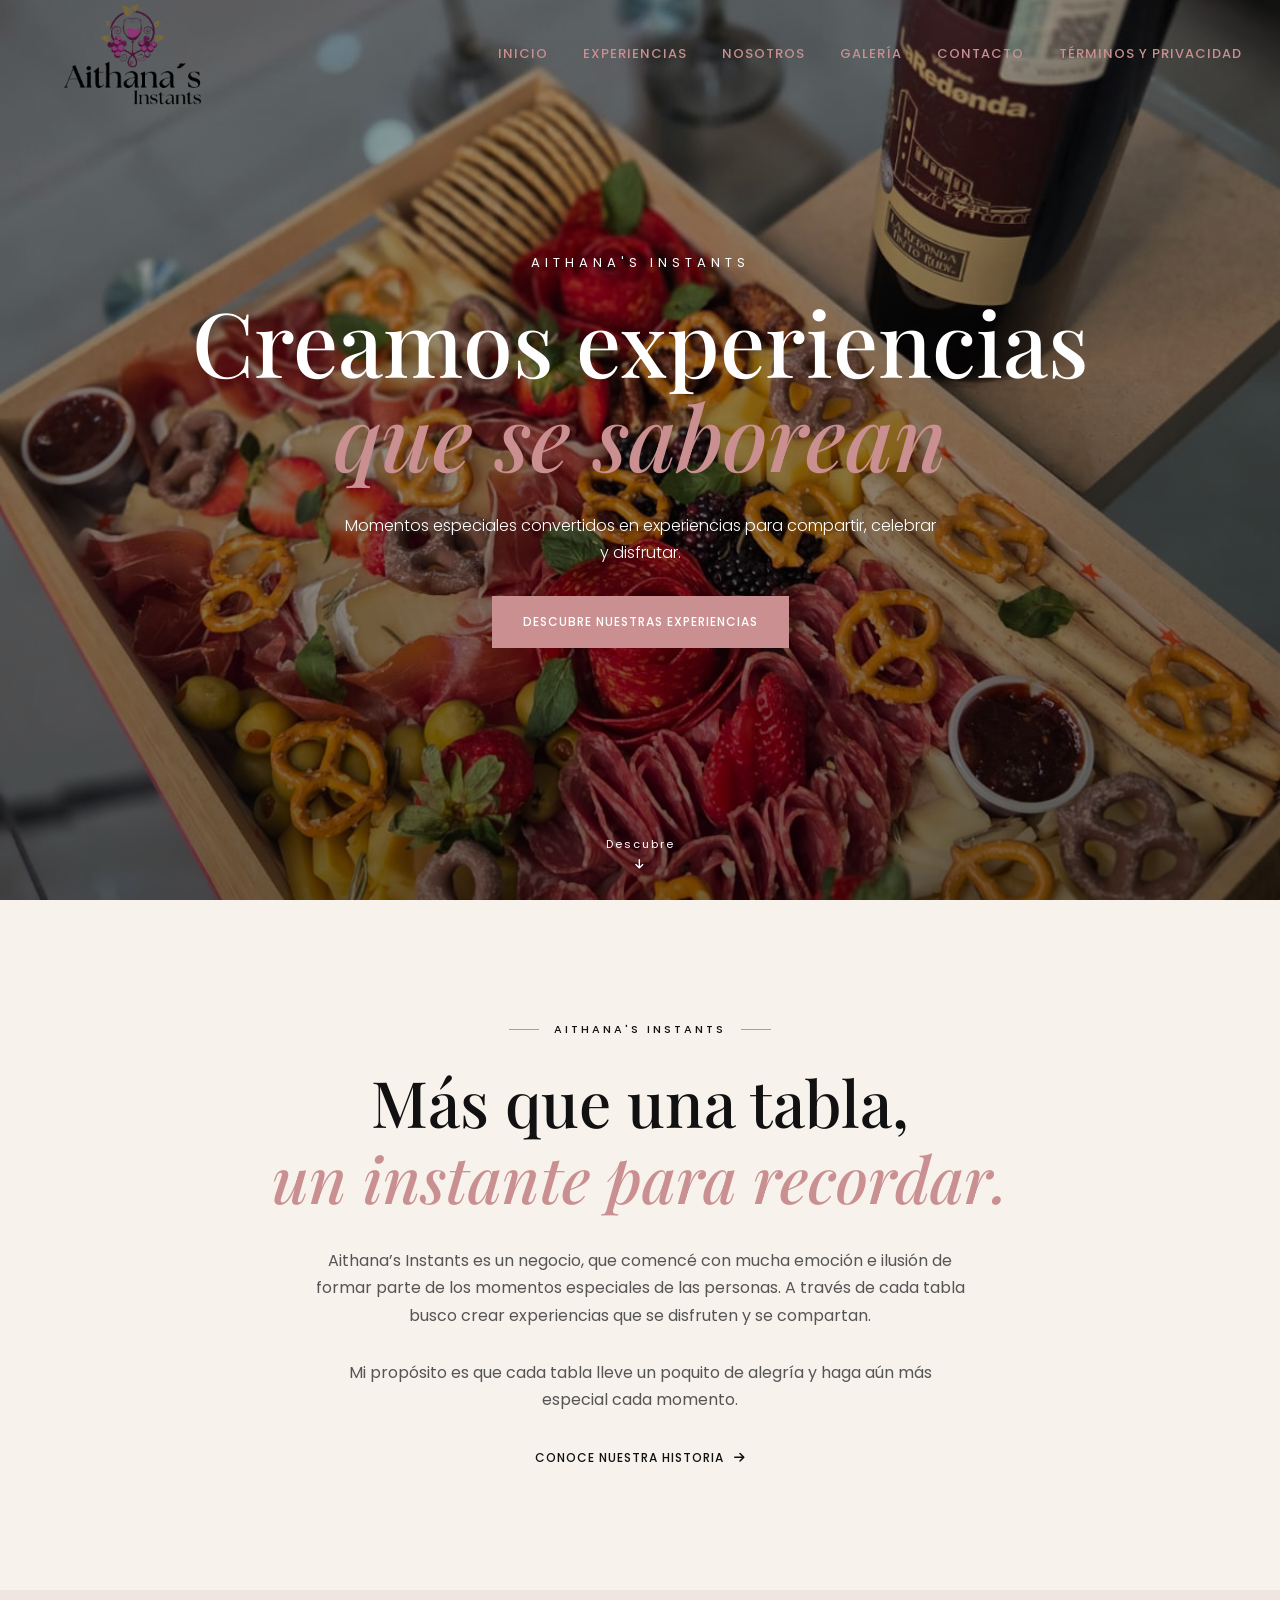
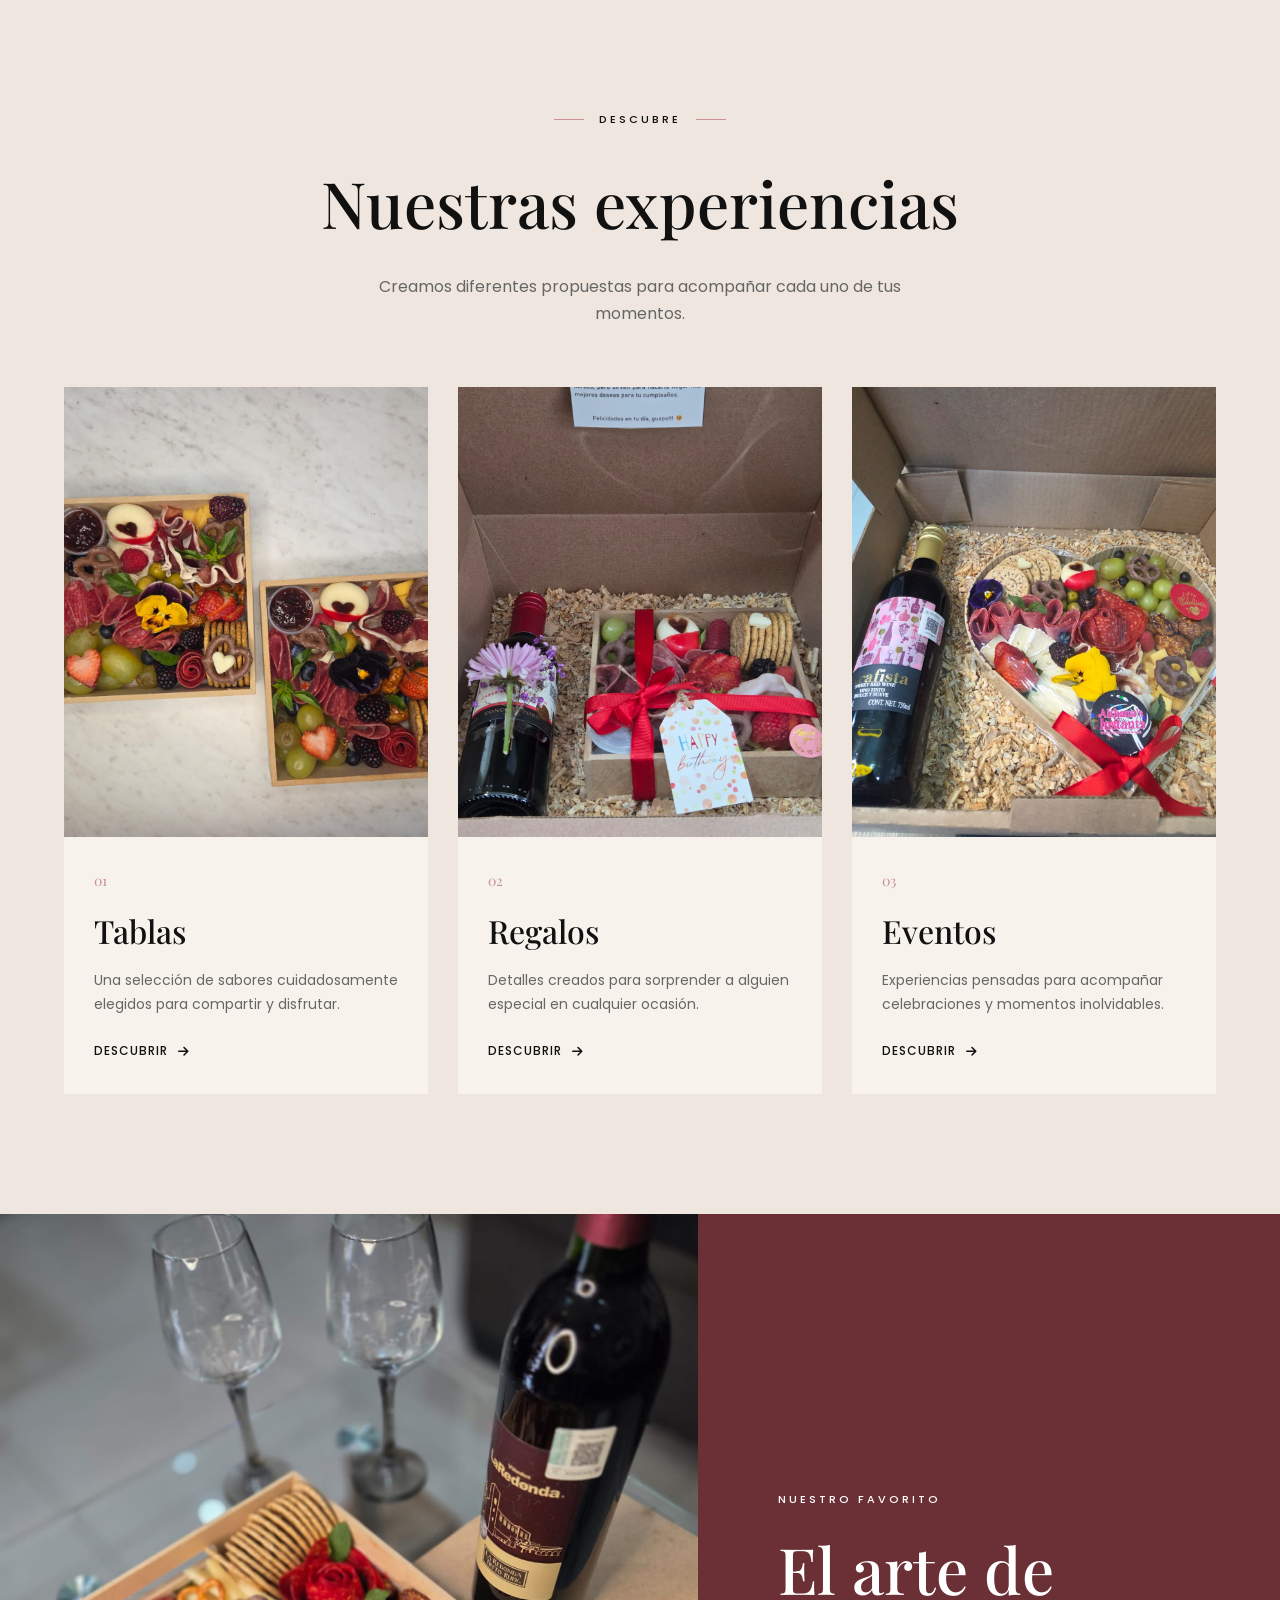
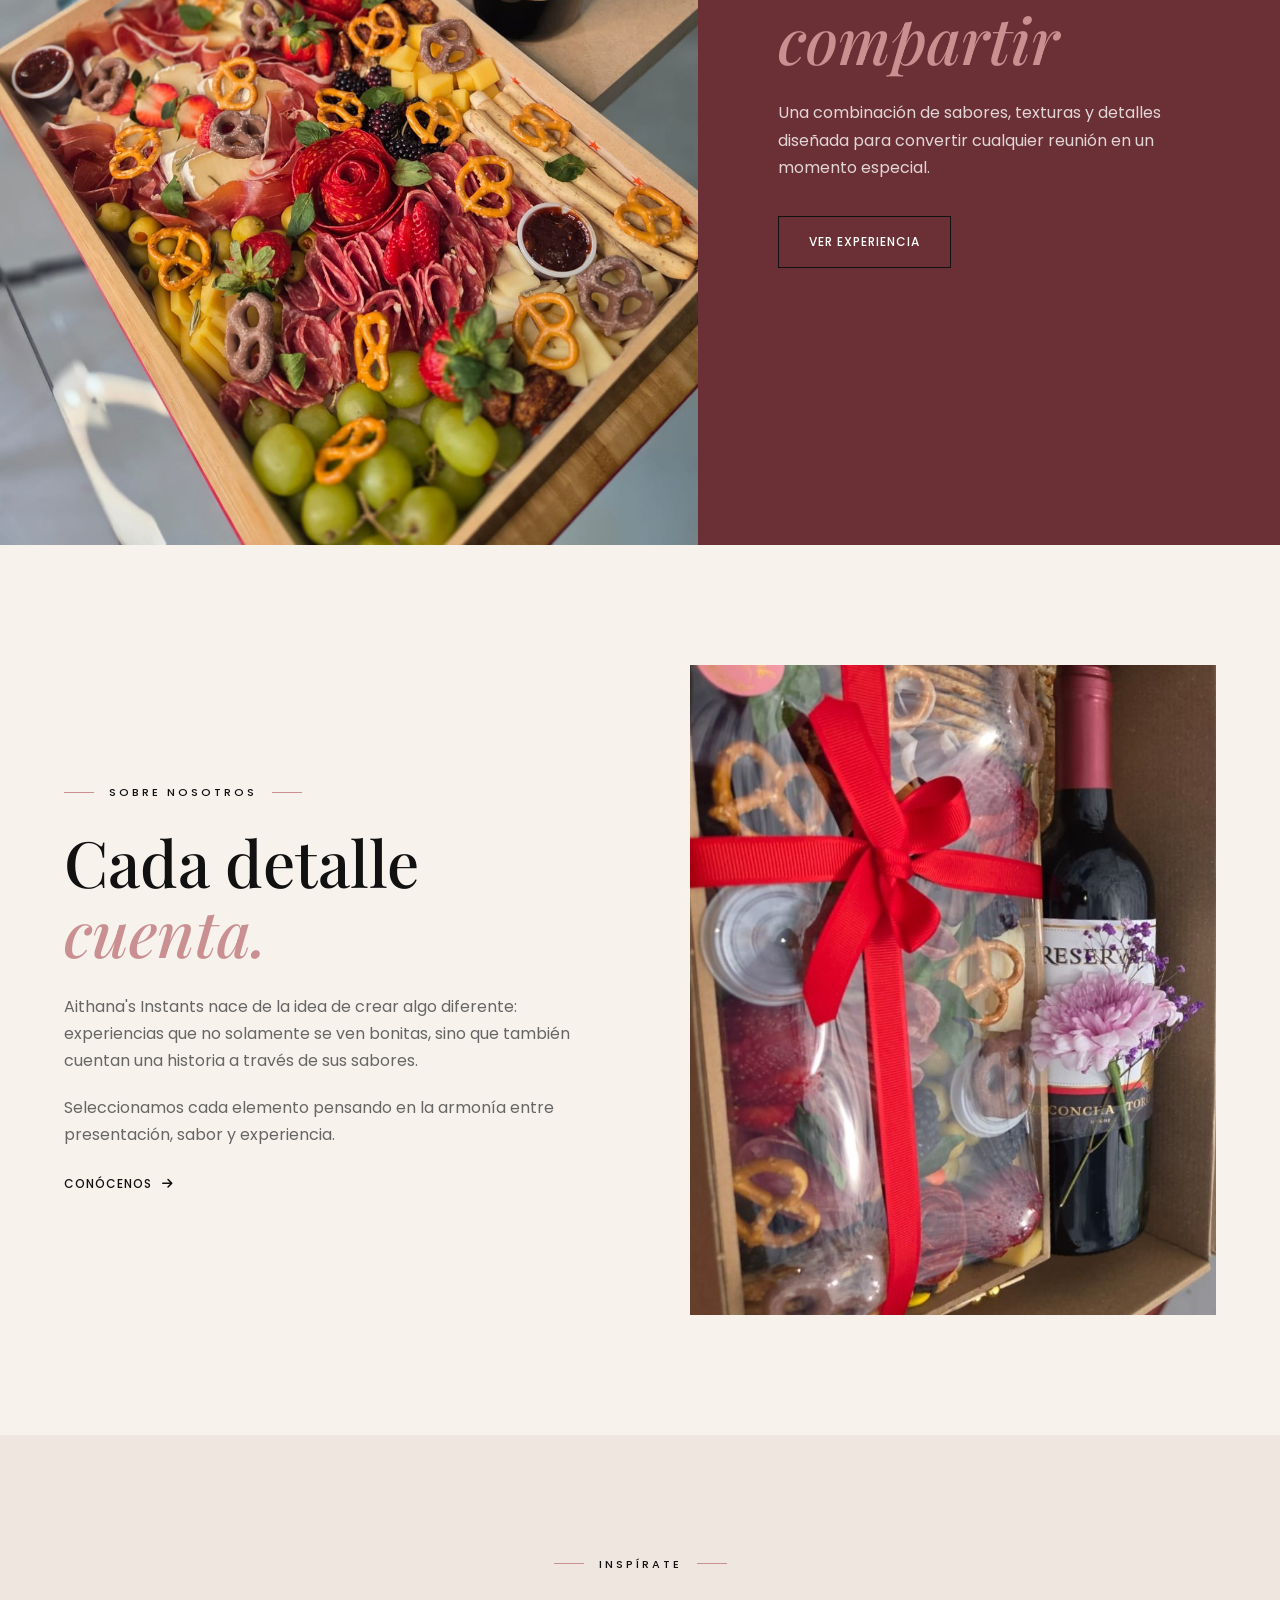
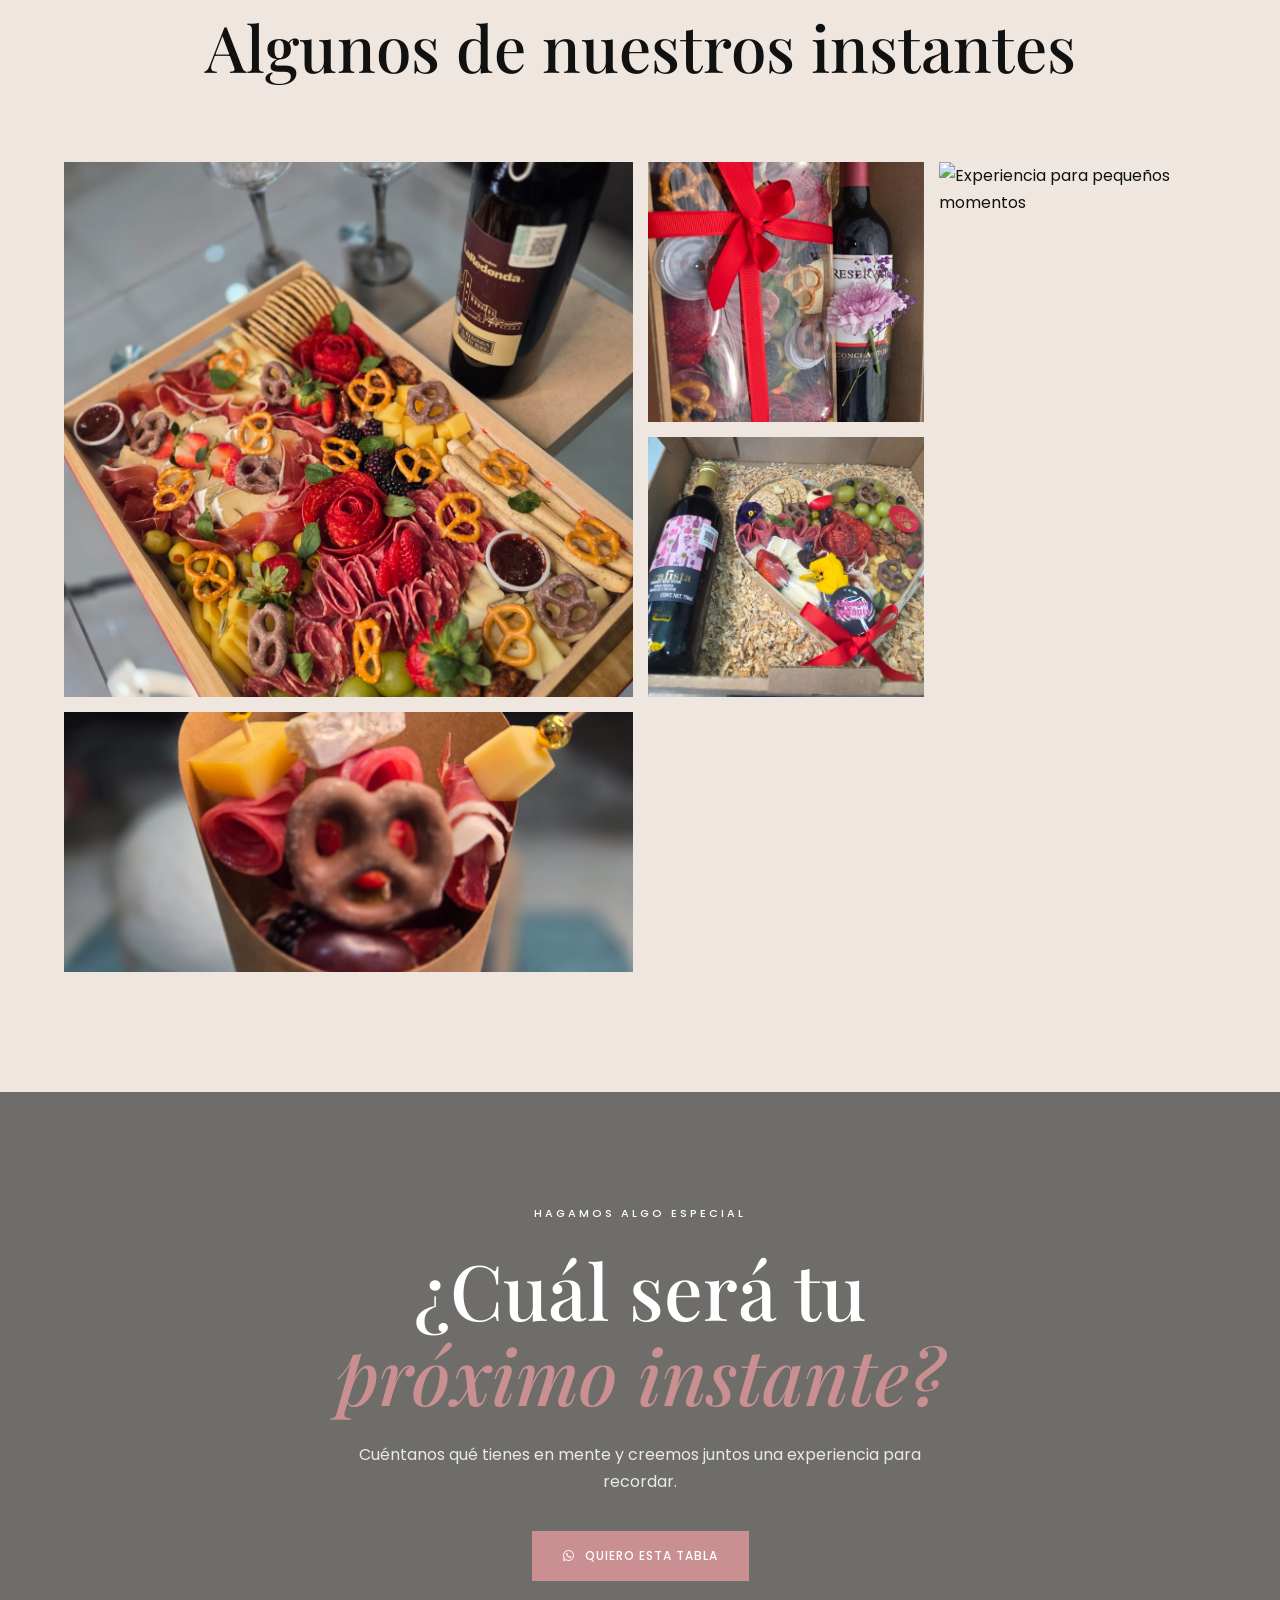
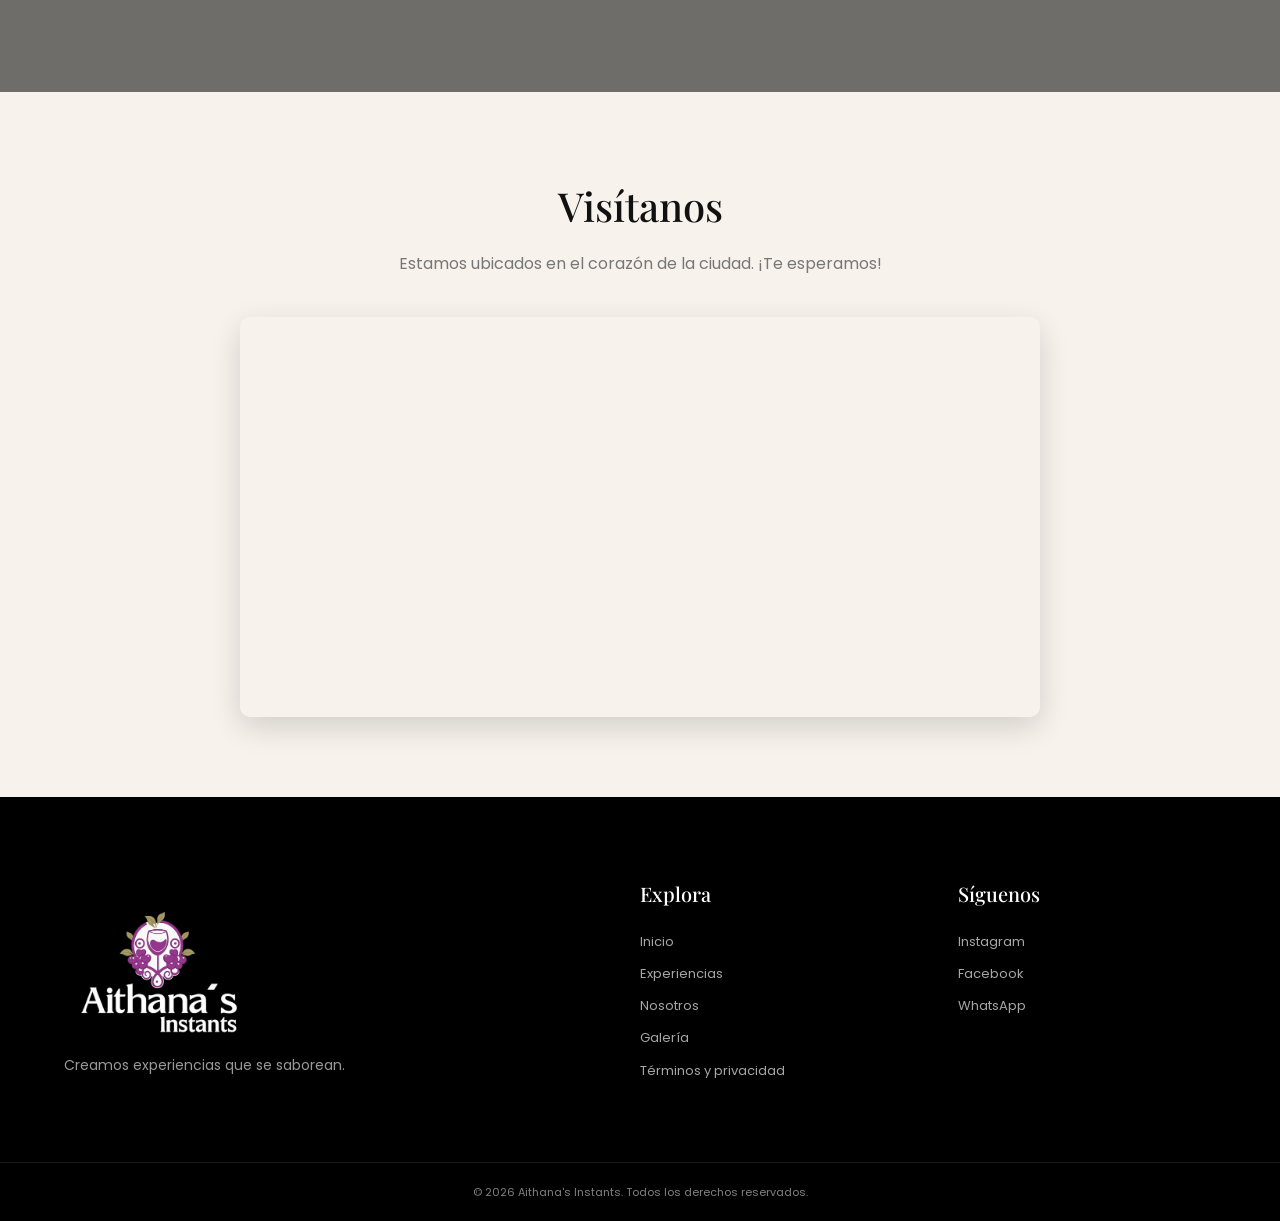
==== commit 79d4c9bd: "PRUEBAS FINALES, INTEGRACION DE MAPA Y BOTON DE CHECKOUT" ====
--- a/index.html
+++ b/index.html
@@ -68,6 +68,10 @@
 
                 <li>
                     <a href="#contacto">Contacto</a>
+                </li>
+
+                <li>
+                    <a href="pages/terminos-y-privacidad.html">Términos y privacidad</a>
                 </li>
 
             </ul>
@@ -516,7 +520,7 @@
 
             <!-- Capa Clicable que Redirige -->
             <a 
-                href="https://maps.google.com/?q=TU+DIRECCION+AQUI" 
+                href="https://www.google.com/maps/place/Calz.+de+la+Viga+875,+Santiago+Sur,+Iztacalco,+08800+Ciudad+de+M%C3%A9xico,+CDMX/data=!4m2!3m1!1s0x85d1fe8ad991deff:0xdffed9d06311ade8!18m1!1e1?utm_source=mstt_1&entry=gps&coh=192189&g_ep=[base64]&skid=759476e1-da70-42cb-8ec9-1e483e7501e2&g_st=aw" 
                 target="_blank" 
                 rel="noopener noreferrer"
                 class="map-link"
@@ -562,6 +566,7 @@
                 <a href="#experiencias">Experiencias</a>
                 <a href="#nosotros">Nosotros</a>
                 <a href="#galeria">Galería</a>
+                <a href="pages/terminos-y-privacidad.html">Términos y privacidad</a>
 
             </div>
 
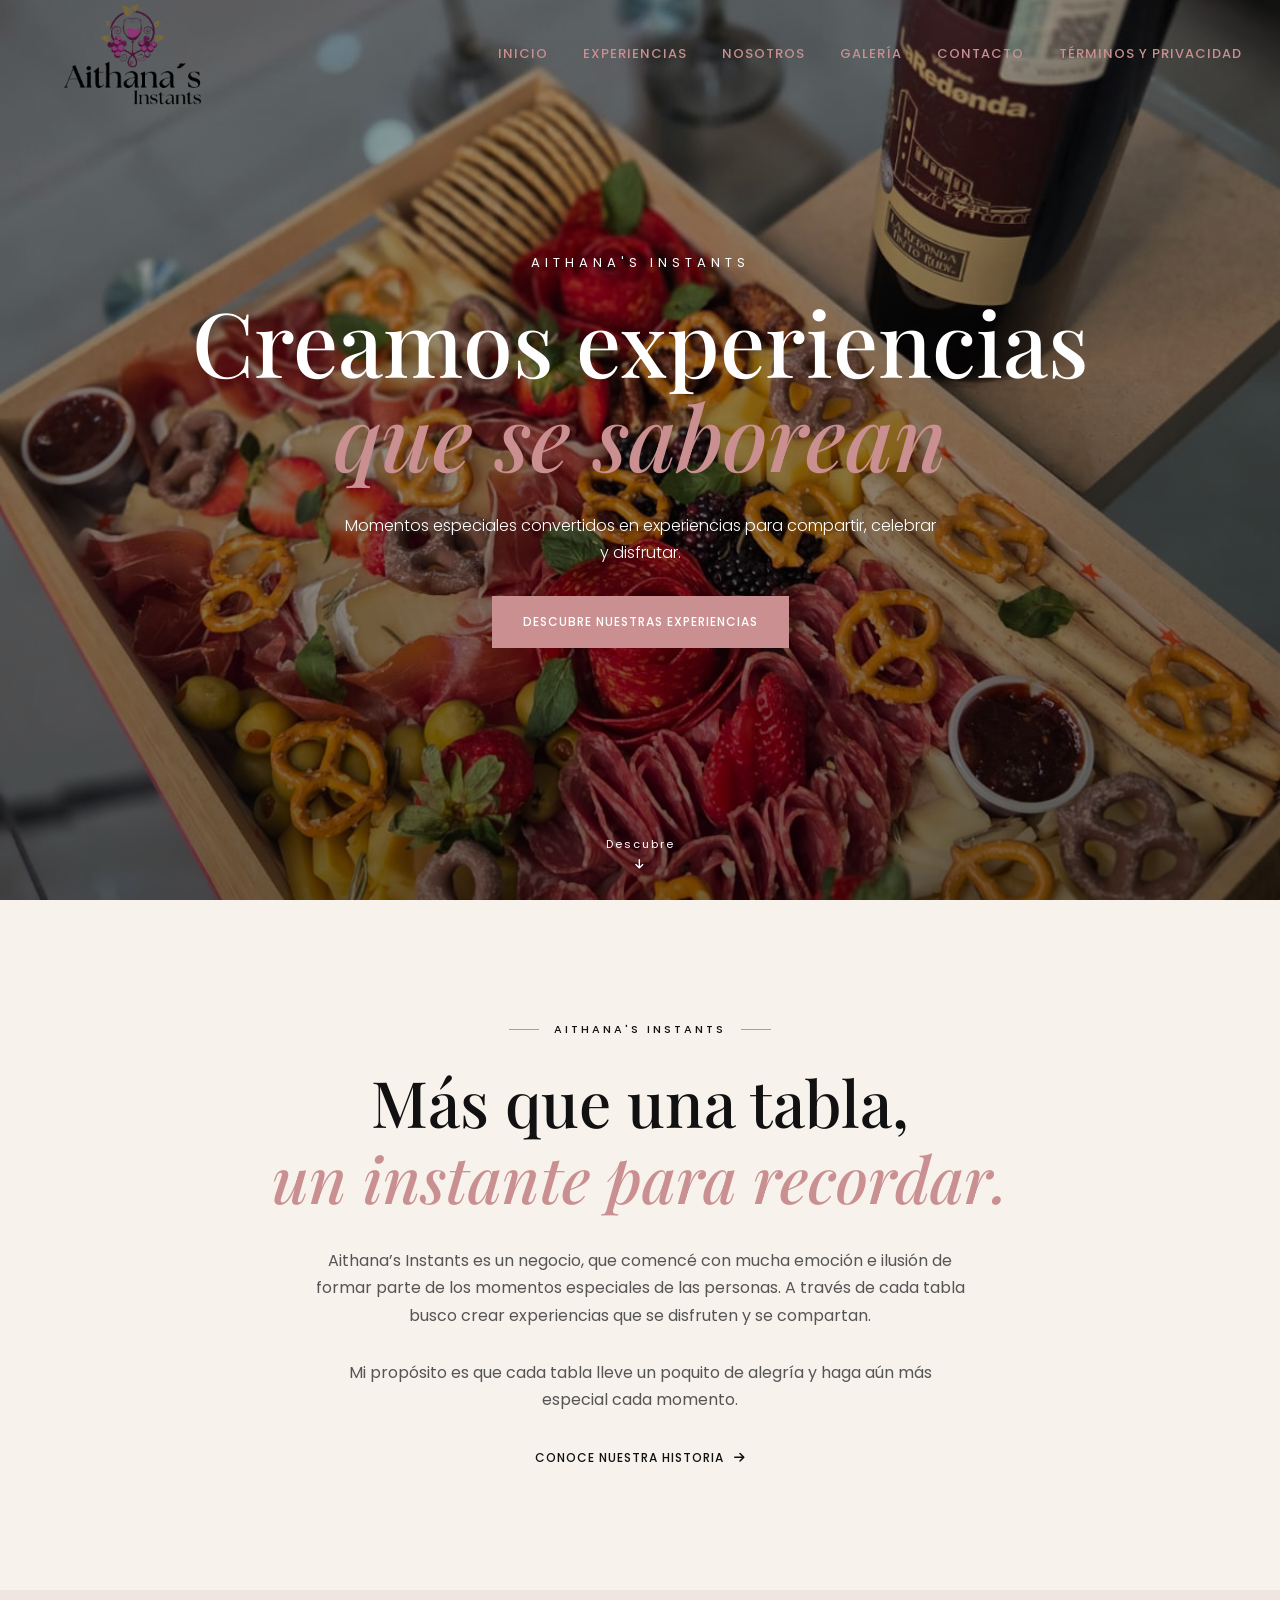
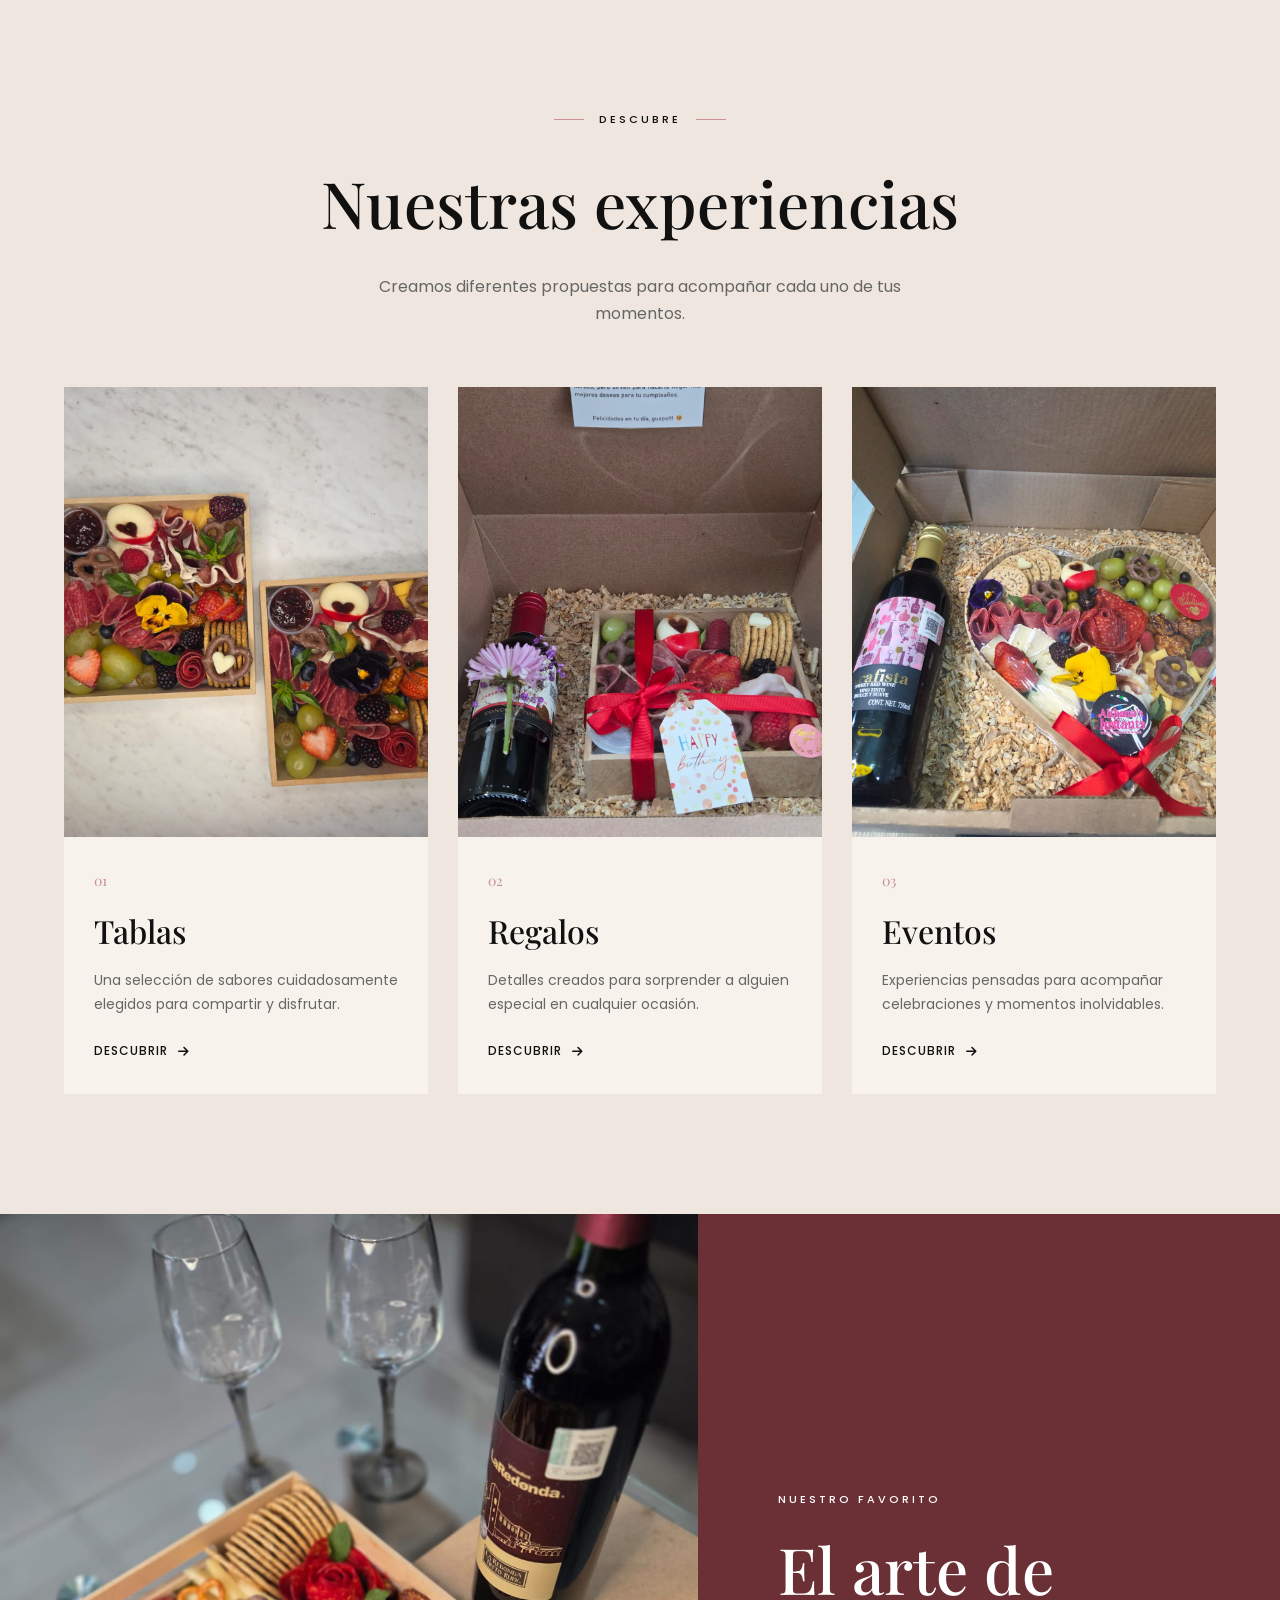
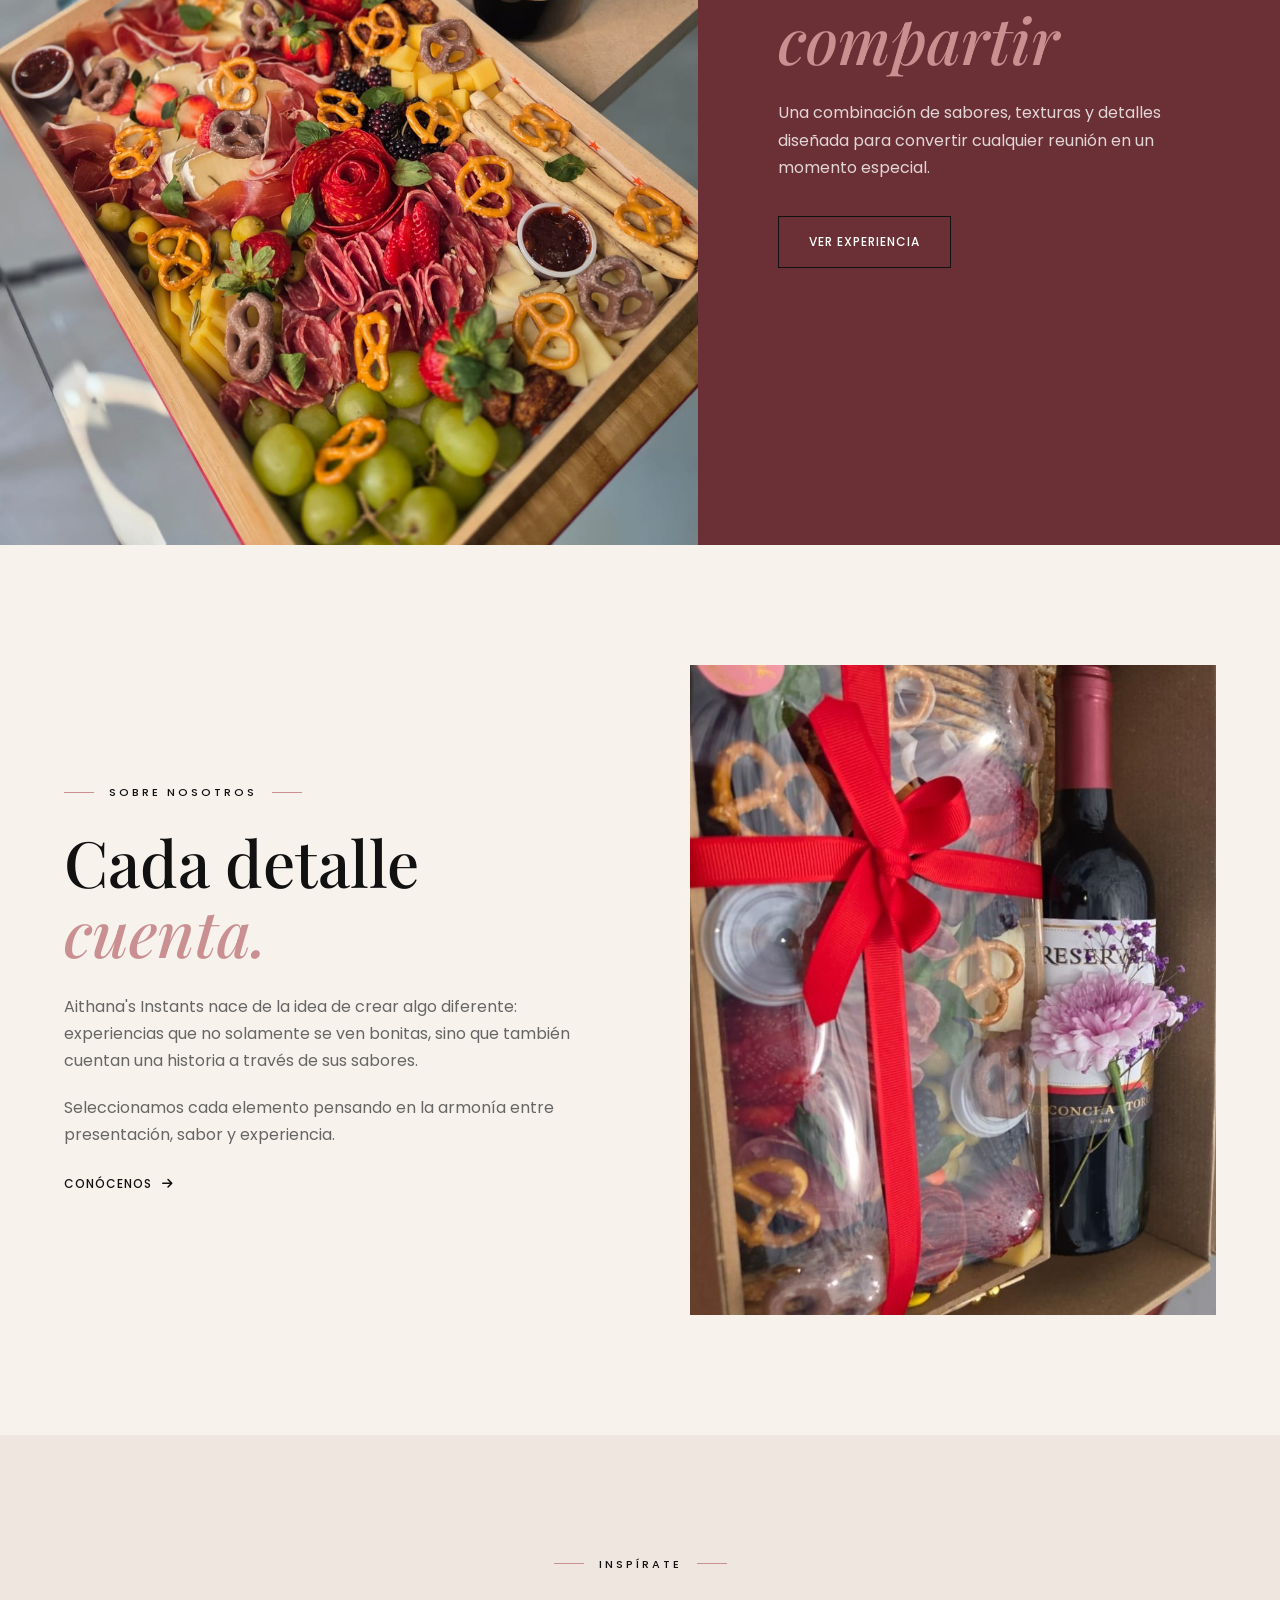
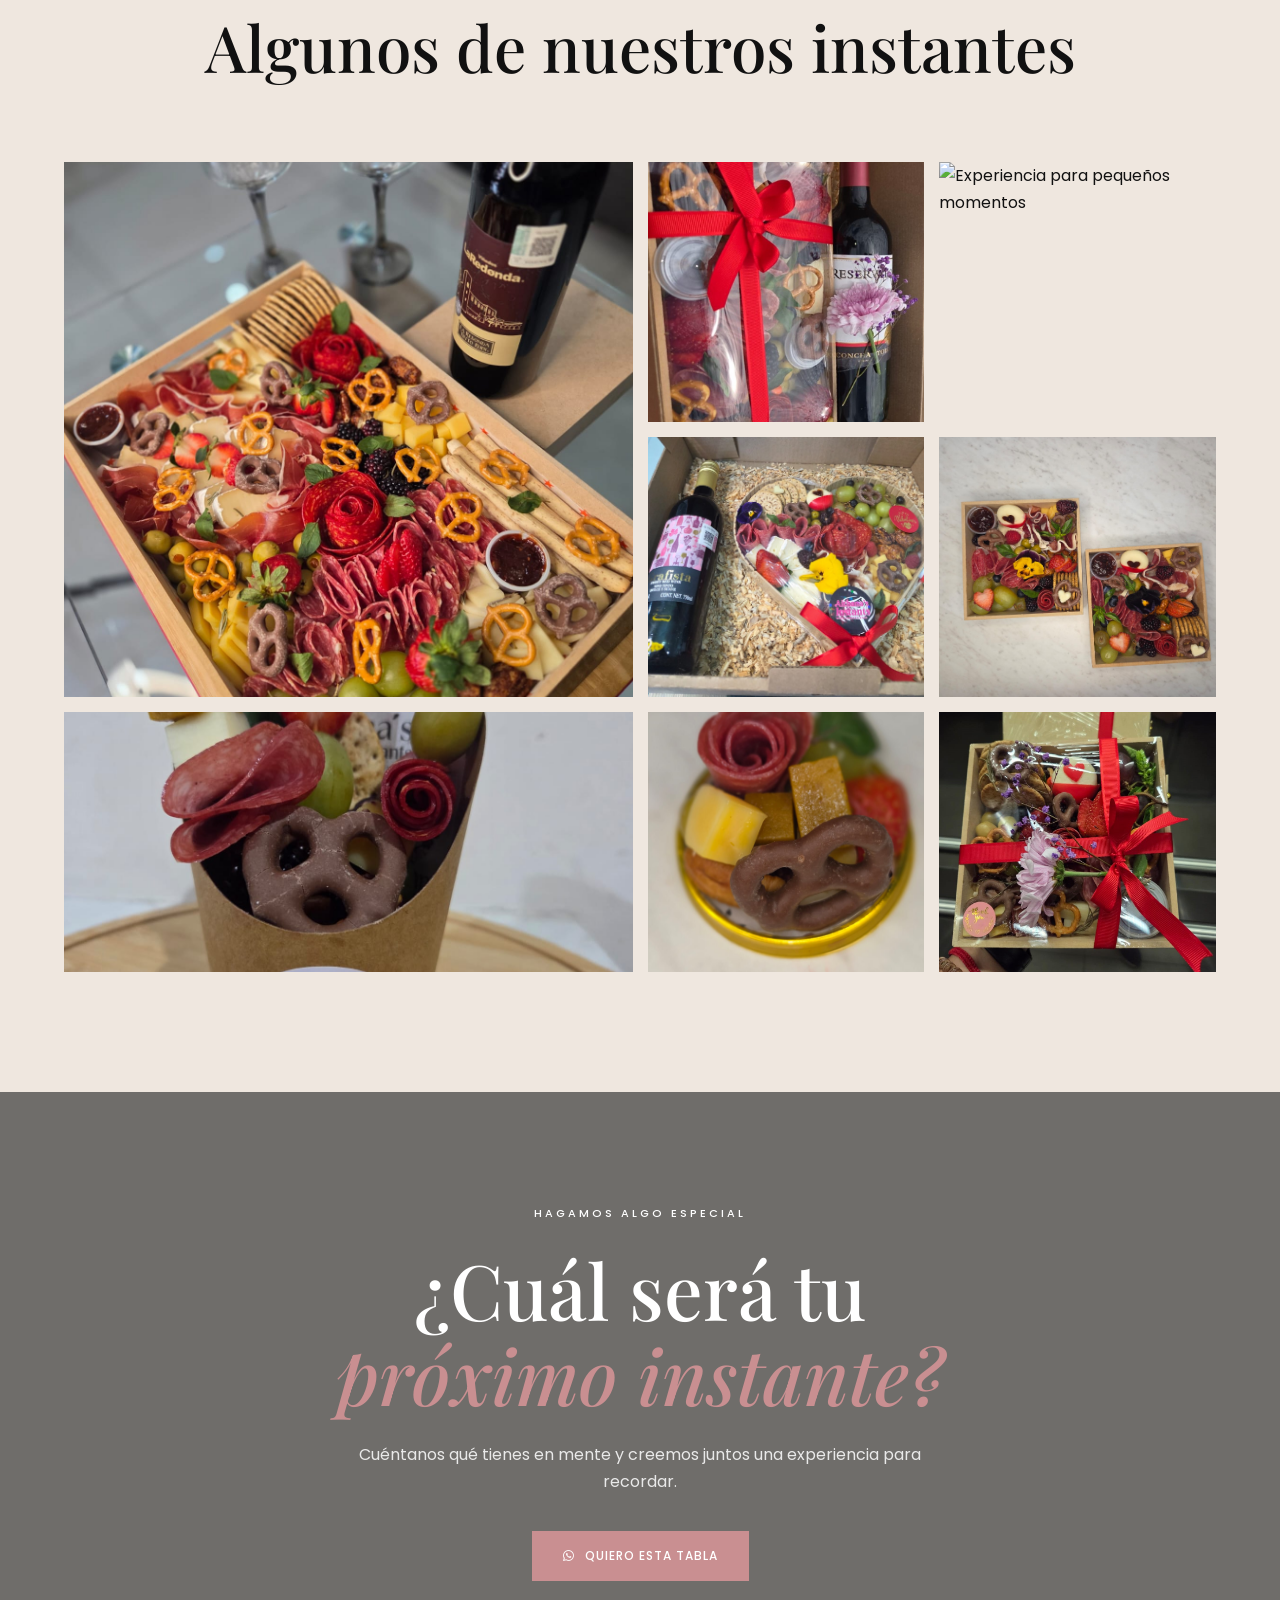
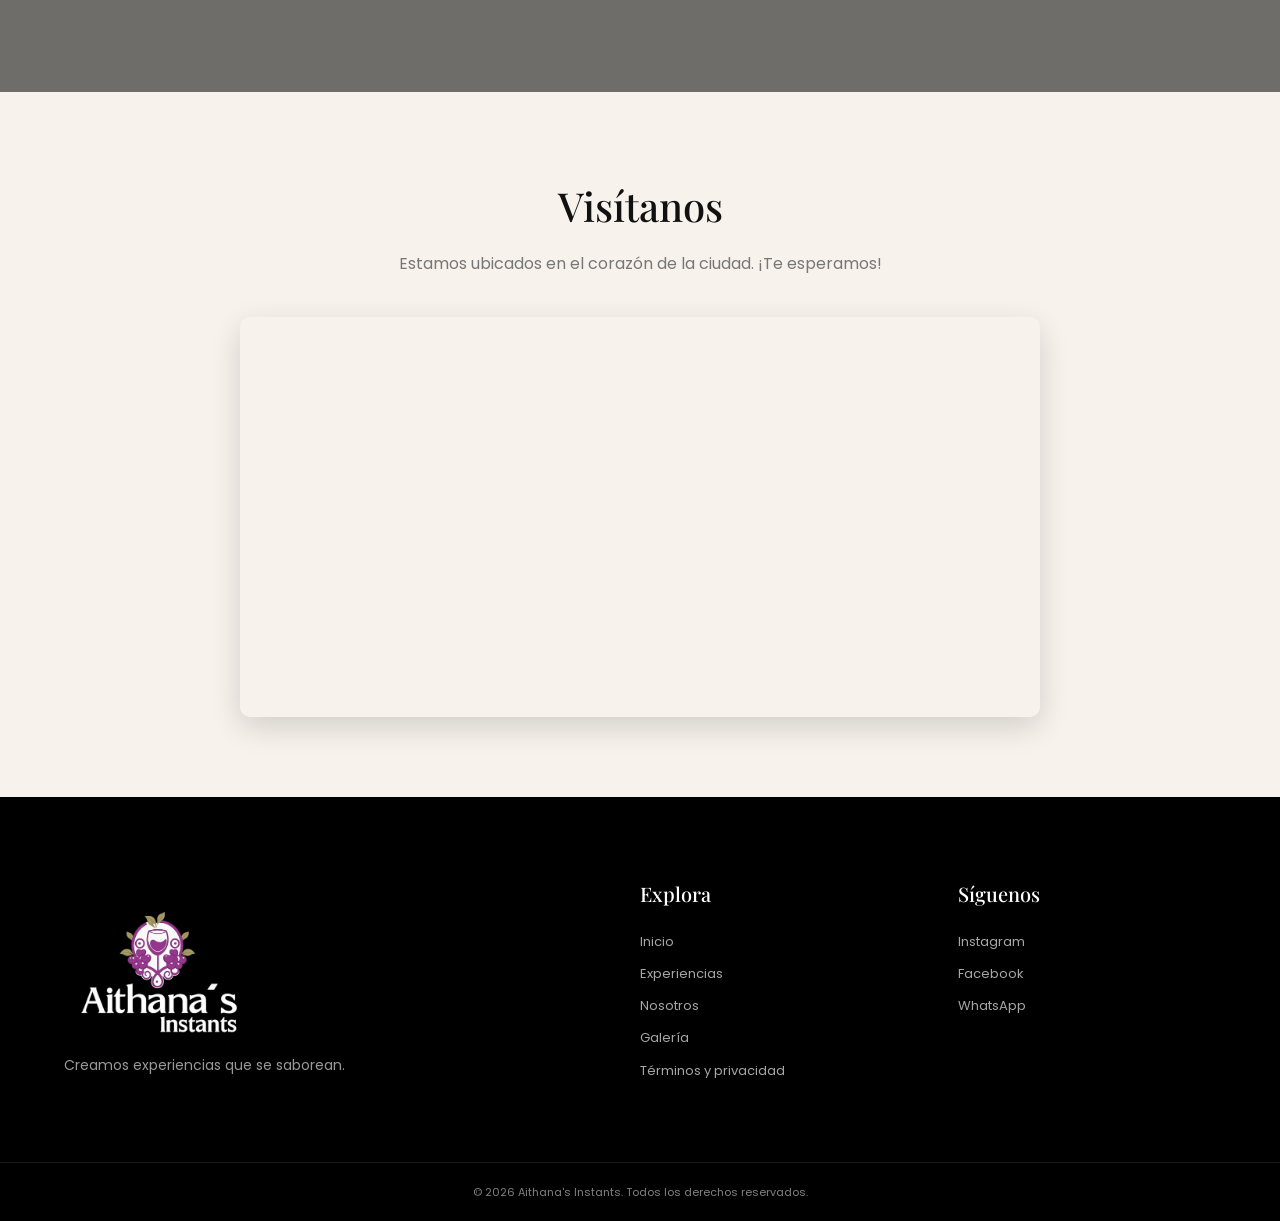
==== commit d3042480: "PRUEBAS FINALES, INTEGRACION DE MAPA Y BOTON DE CHECKOUT" ====
--- a/index.html
+++ b/index.html
@@ -444,15 +444,29 @@
                             alt="Experiencia para San Valentín">
                     </div>
 
+                    <div class="gallery-item">
+                        <img src="images/Galeria/Tablas.jpg"
+                            alt="Experiencia para San Valentín">
+                    </div>
+
+                    
                     <div class="gallery-item gallery-wide">
-                        <img src="images/Galeria/Antojo.jpg"
+                        <img src="images/Galeria/Antojo2.jpeg"
                             alt="Pequeños momentos">
                     </div>
 
+                    <div class="gallery-item">
+                        <img src="images/Galeria/domos2.jpeg"
+                            alt="Regalos gastronómicos">
+                    </div>
+
+                    <div class="gallery-item">
+                        <img src="images/Galeria/Peque.jpg"
+                            alt="Regalos gastronómicos">
+                    </div>
+
+
                 </div>
-
-            </div>
-
         </section>
 
 
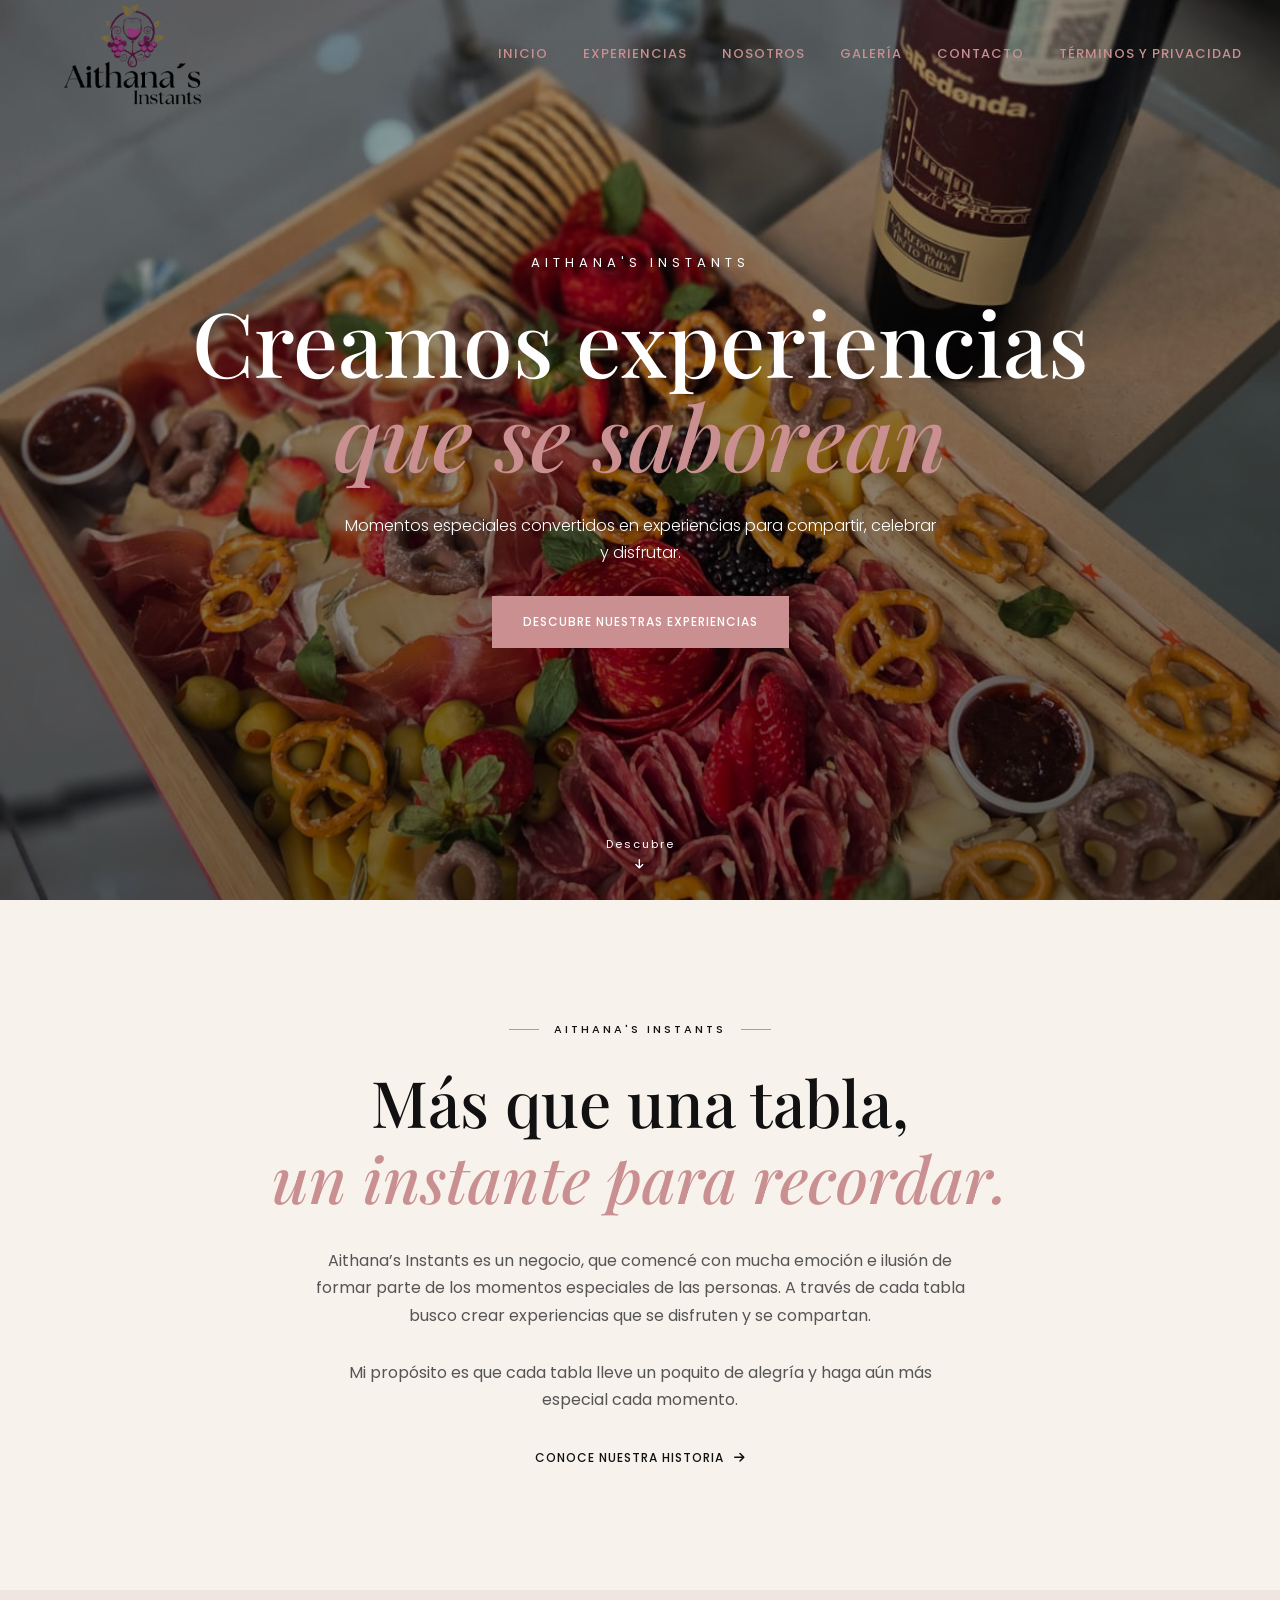
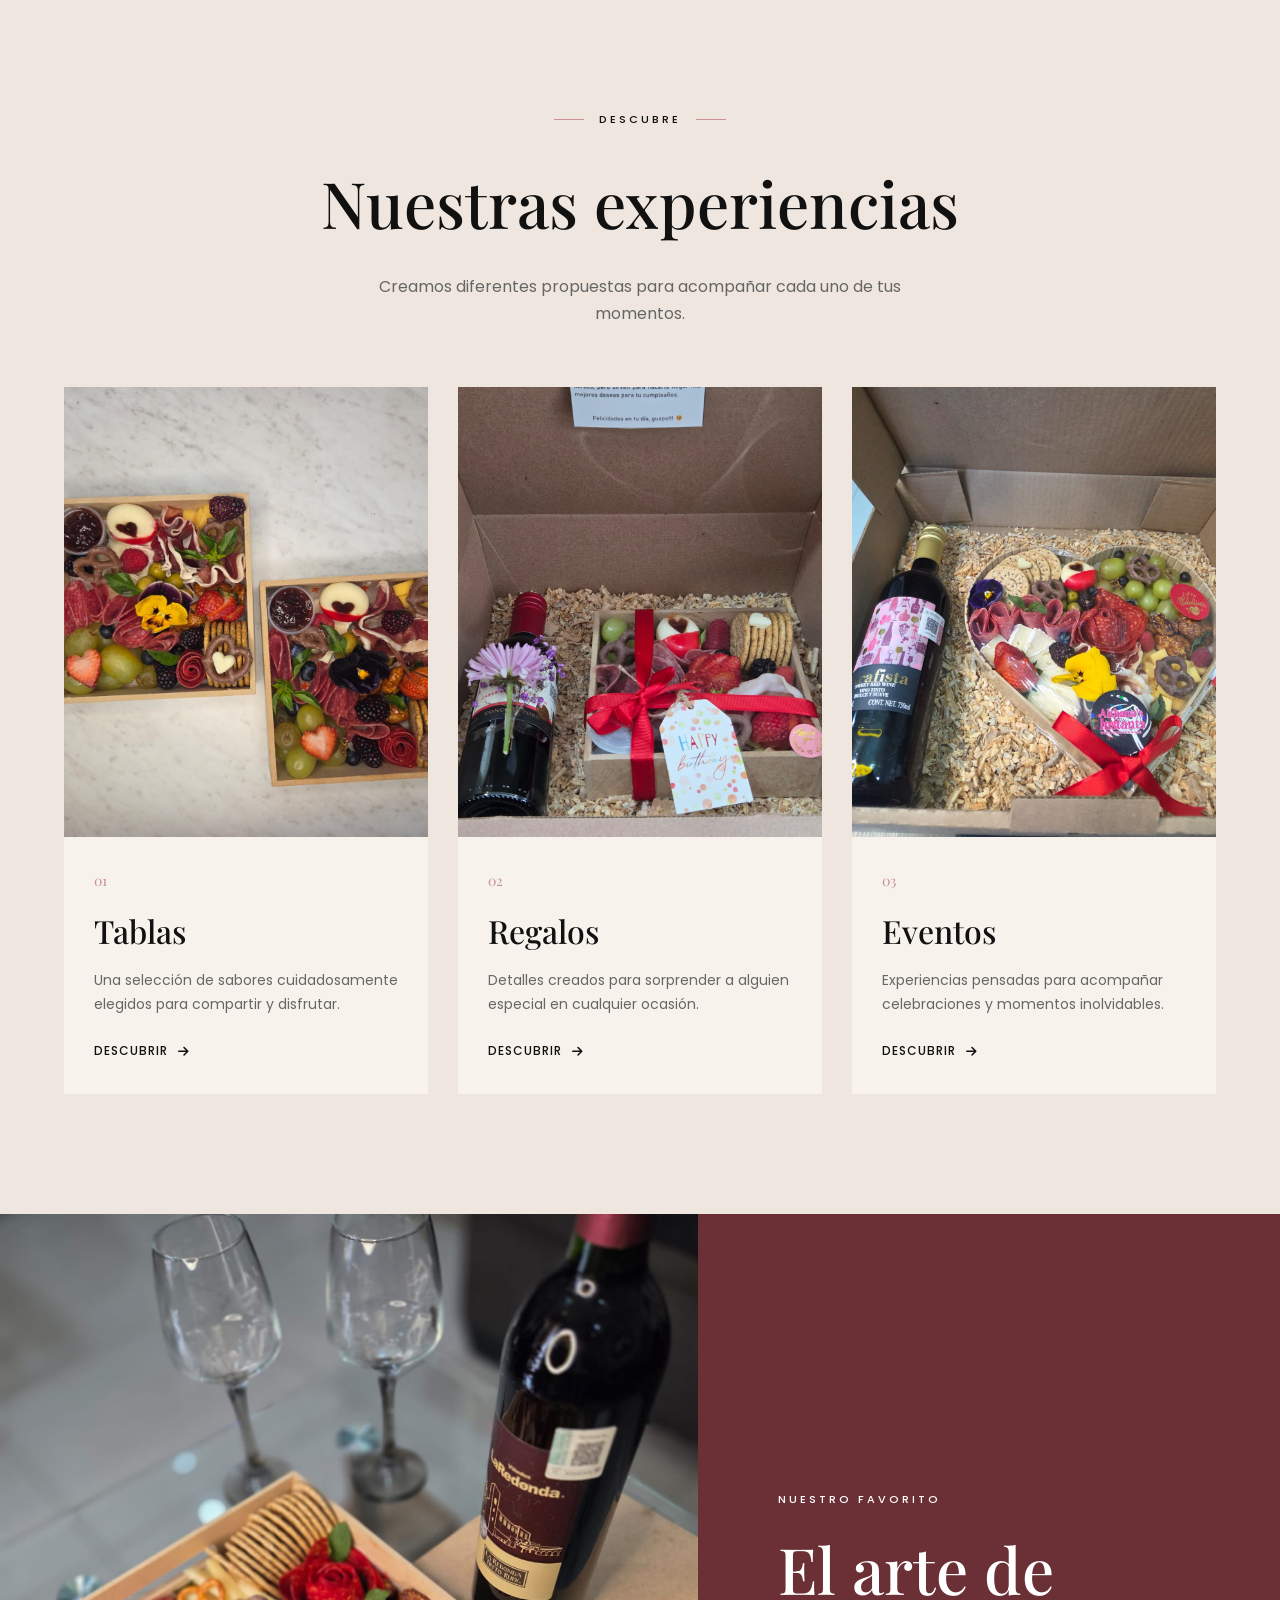
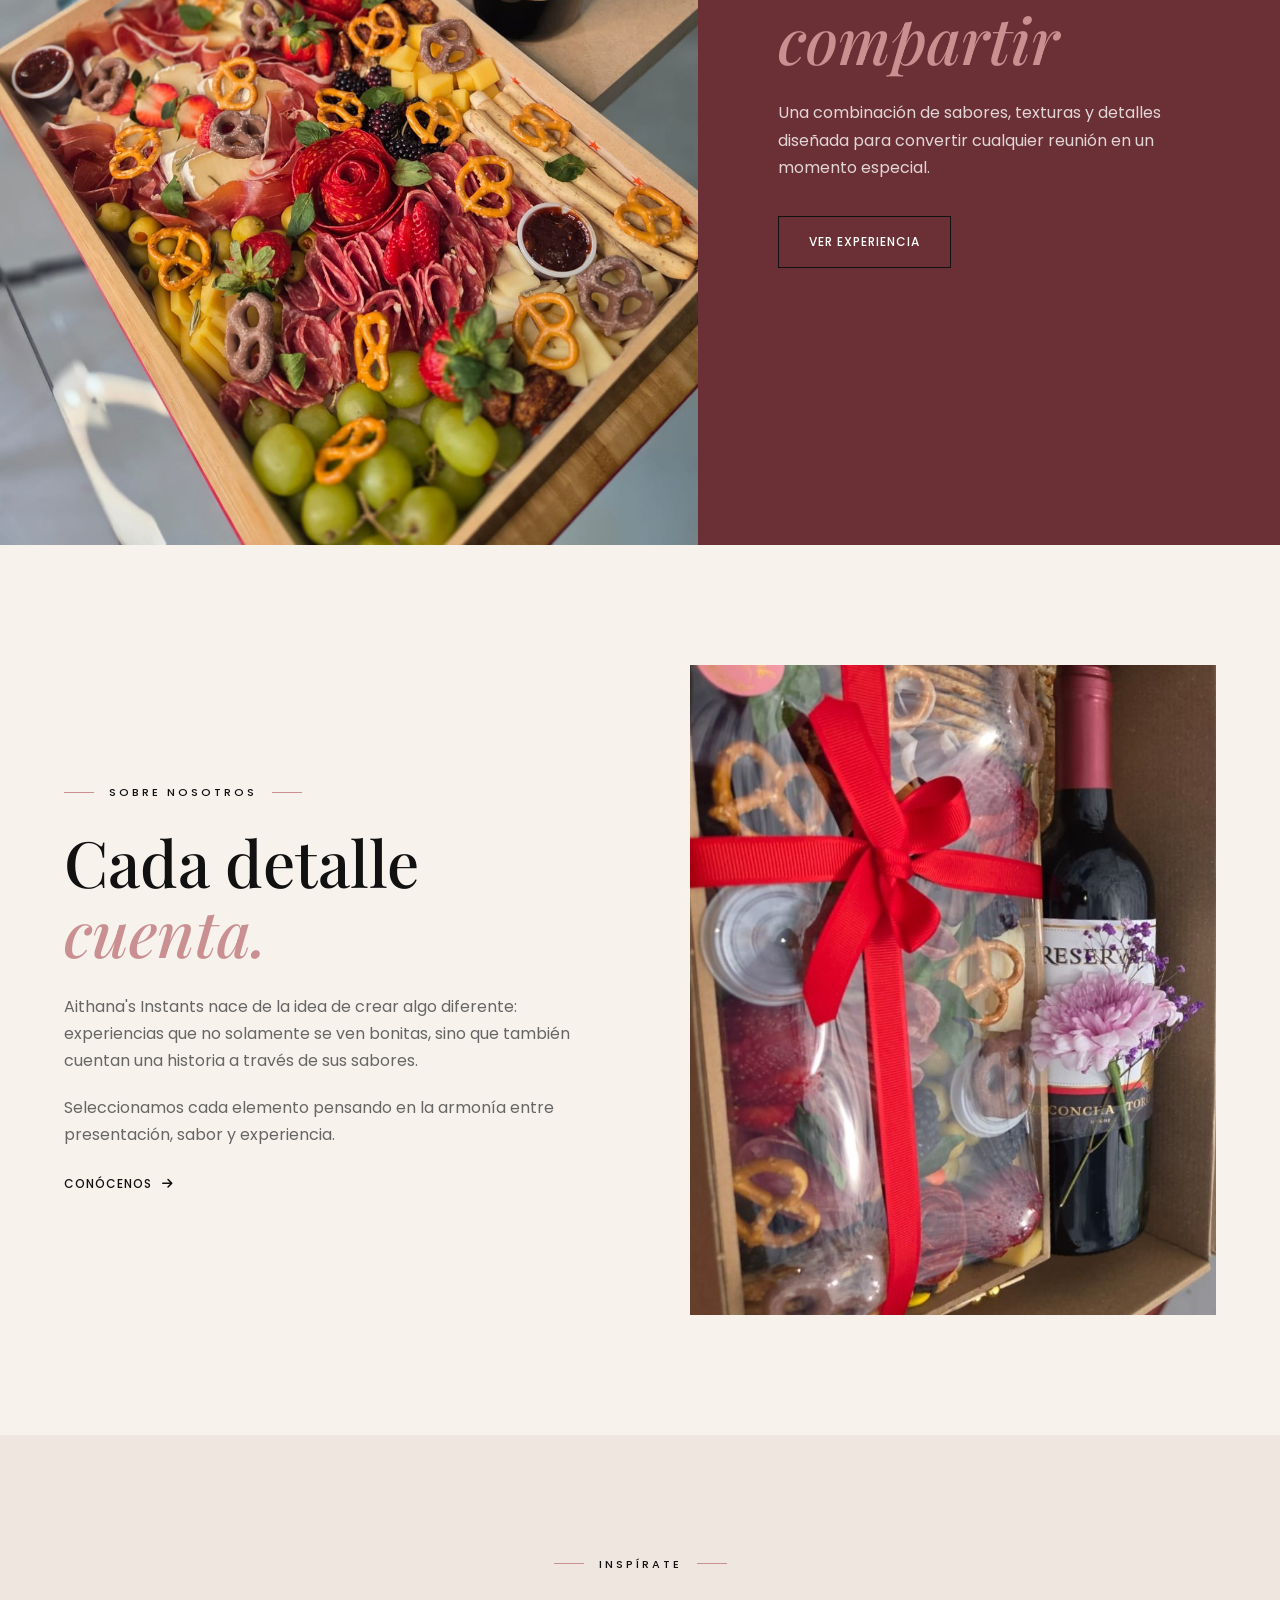
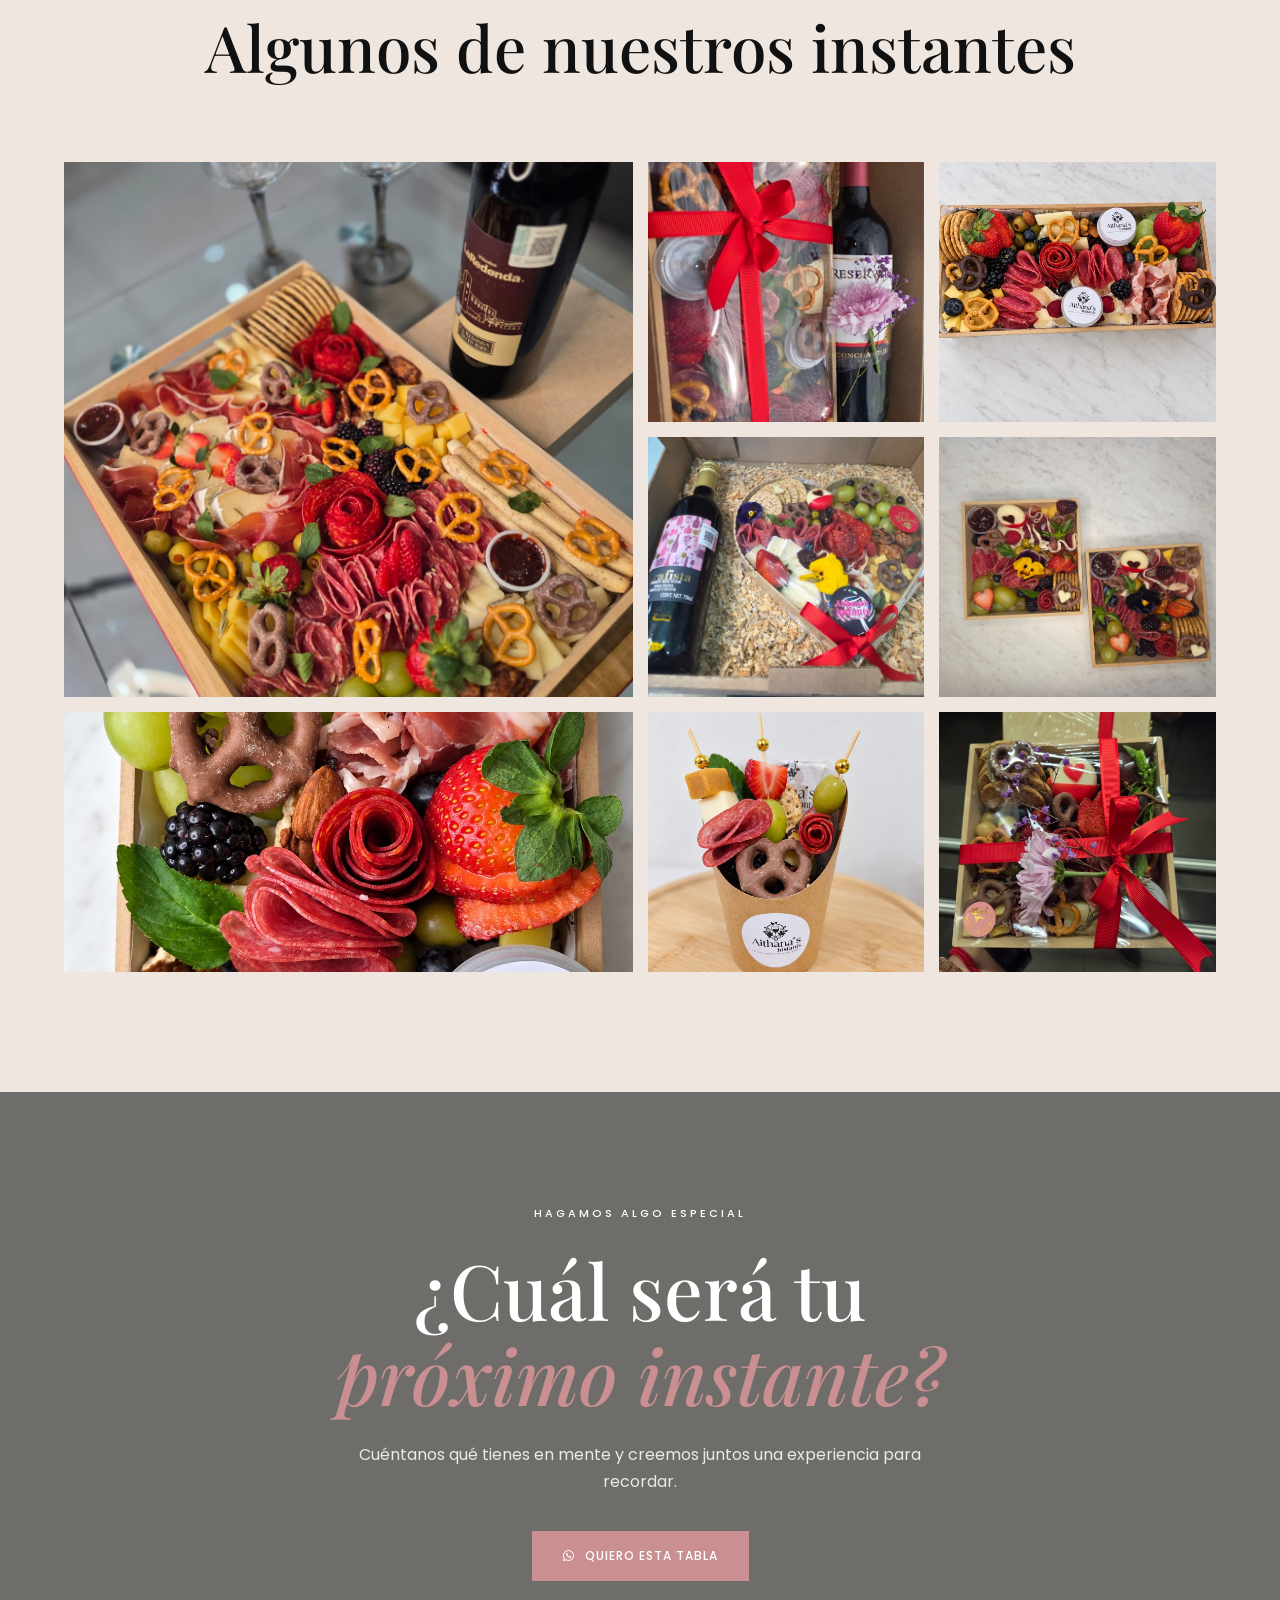
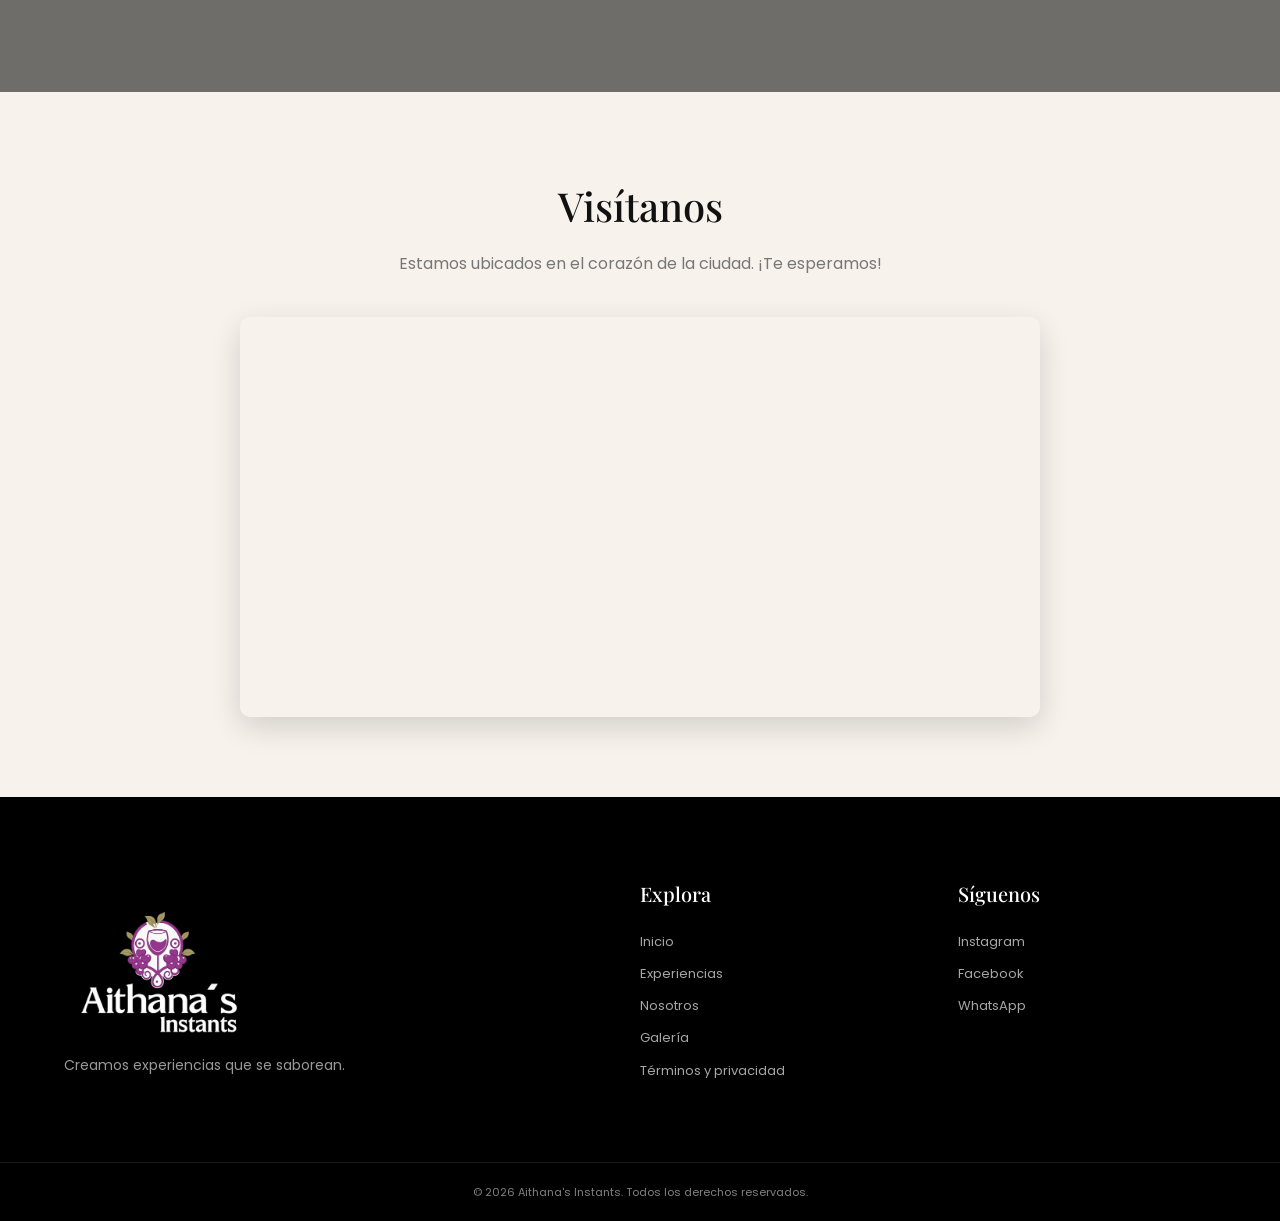
==== commit 8d60e5a5: "PRUEBAS FINALES, INTEGRACION DE MAPA Y BOTON DE CHECKOUT" ====
--- a/index.html
+++ b/index.html
@@ -435,7 +435,7 @@
                     </div>
 
                     <div class="gallery-item">
-                        <img src="images/Galeria/little.jpg"
+                        <img src="images/Tablas/Tabla 1.jpeg"
                             alt="Experiencia para pequeños momentos">
                     </div>
 
@@ -449,14 +449,14 @@
                             alt="Experiencia para San Valentín">
                     </div>
 
-                    
+
                     <div class="gallery-item gallery-wide">
-                        <img src="images/Galeria/Antojo2.jpeg"
+                        <img src="images/Tablas/Petite.jpeg"
                             alt="Pequeños momentos">
                     </div>
 
                     <div class="gallery-item">
-                        <img src="images/Galeria/domos2.jpeg"
+                        <img src="images/Tablas/Domos.jpeg"
                             alt="Regalos gastronómicos">
                     </div>
 
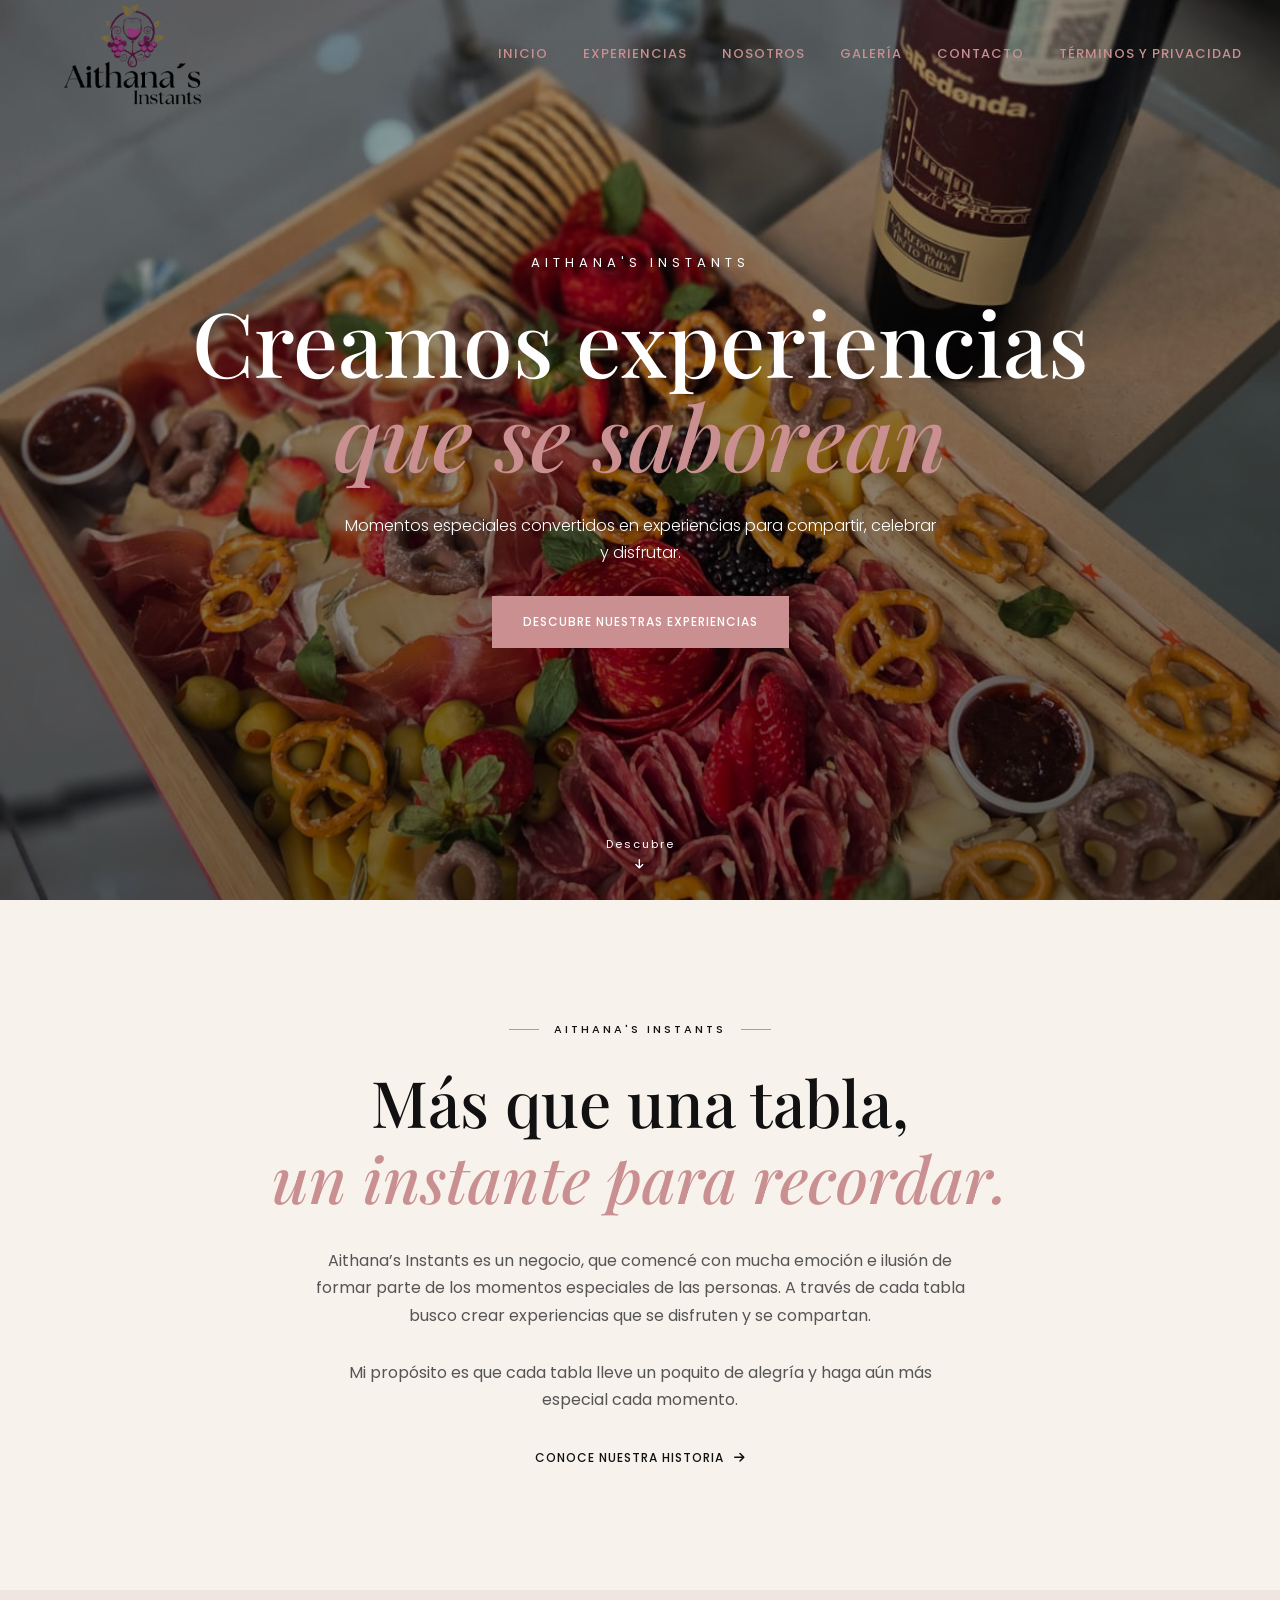
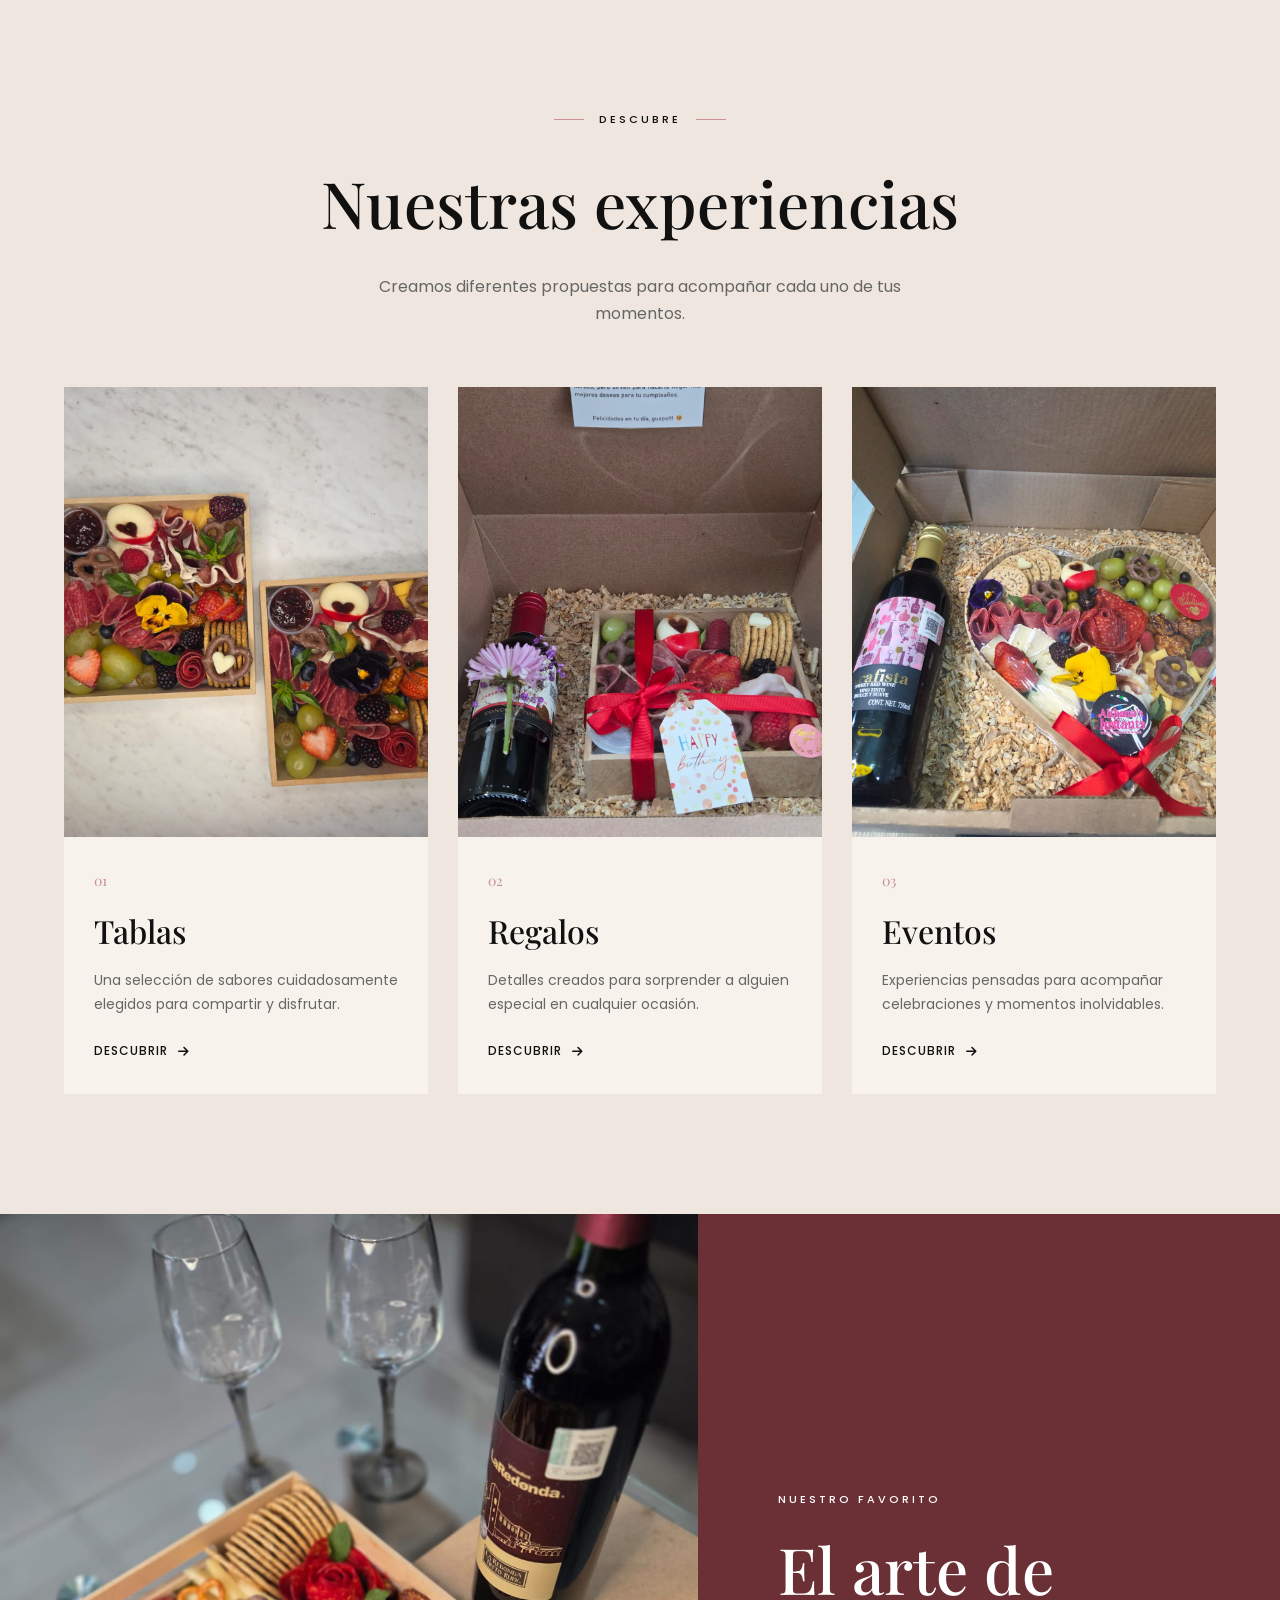
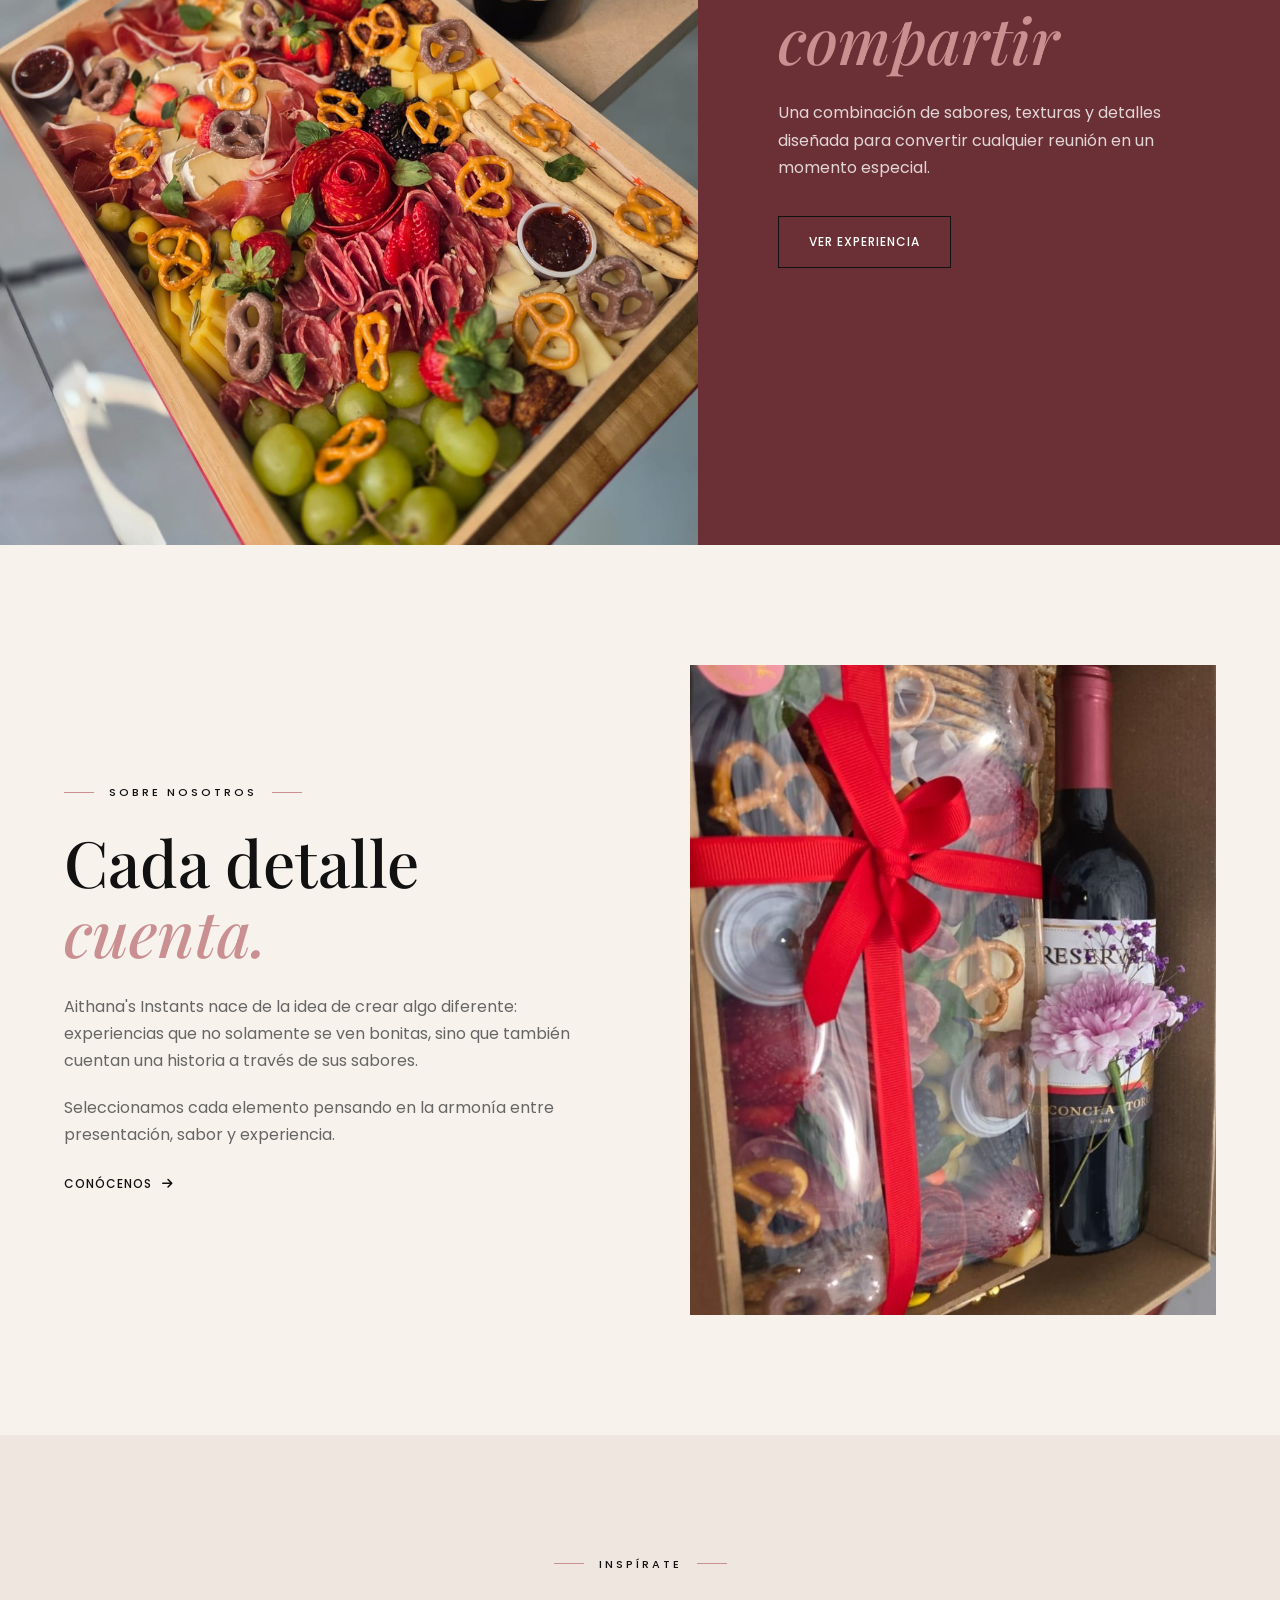
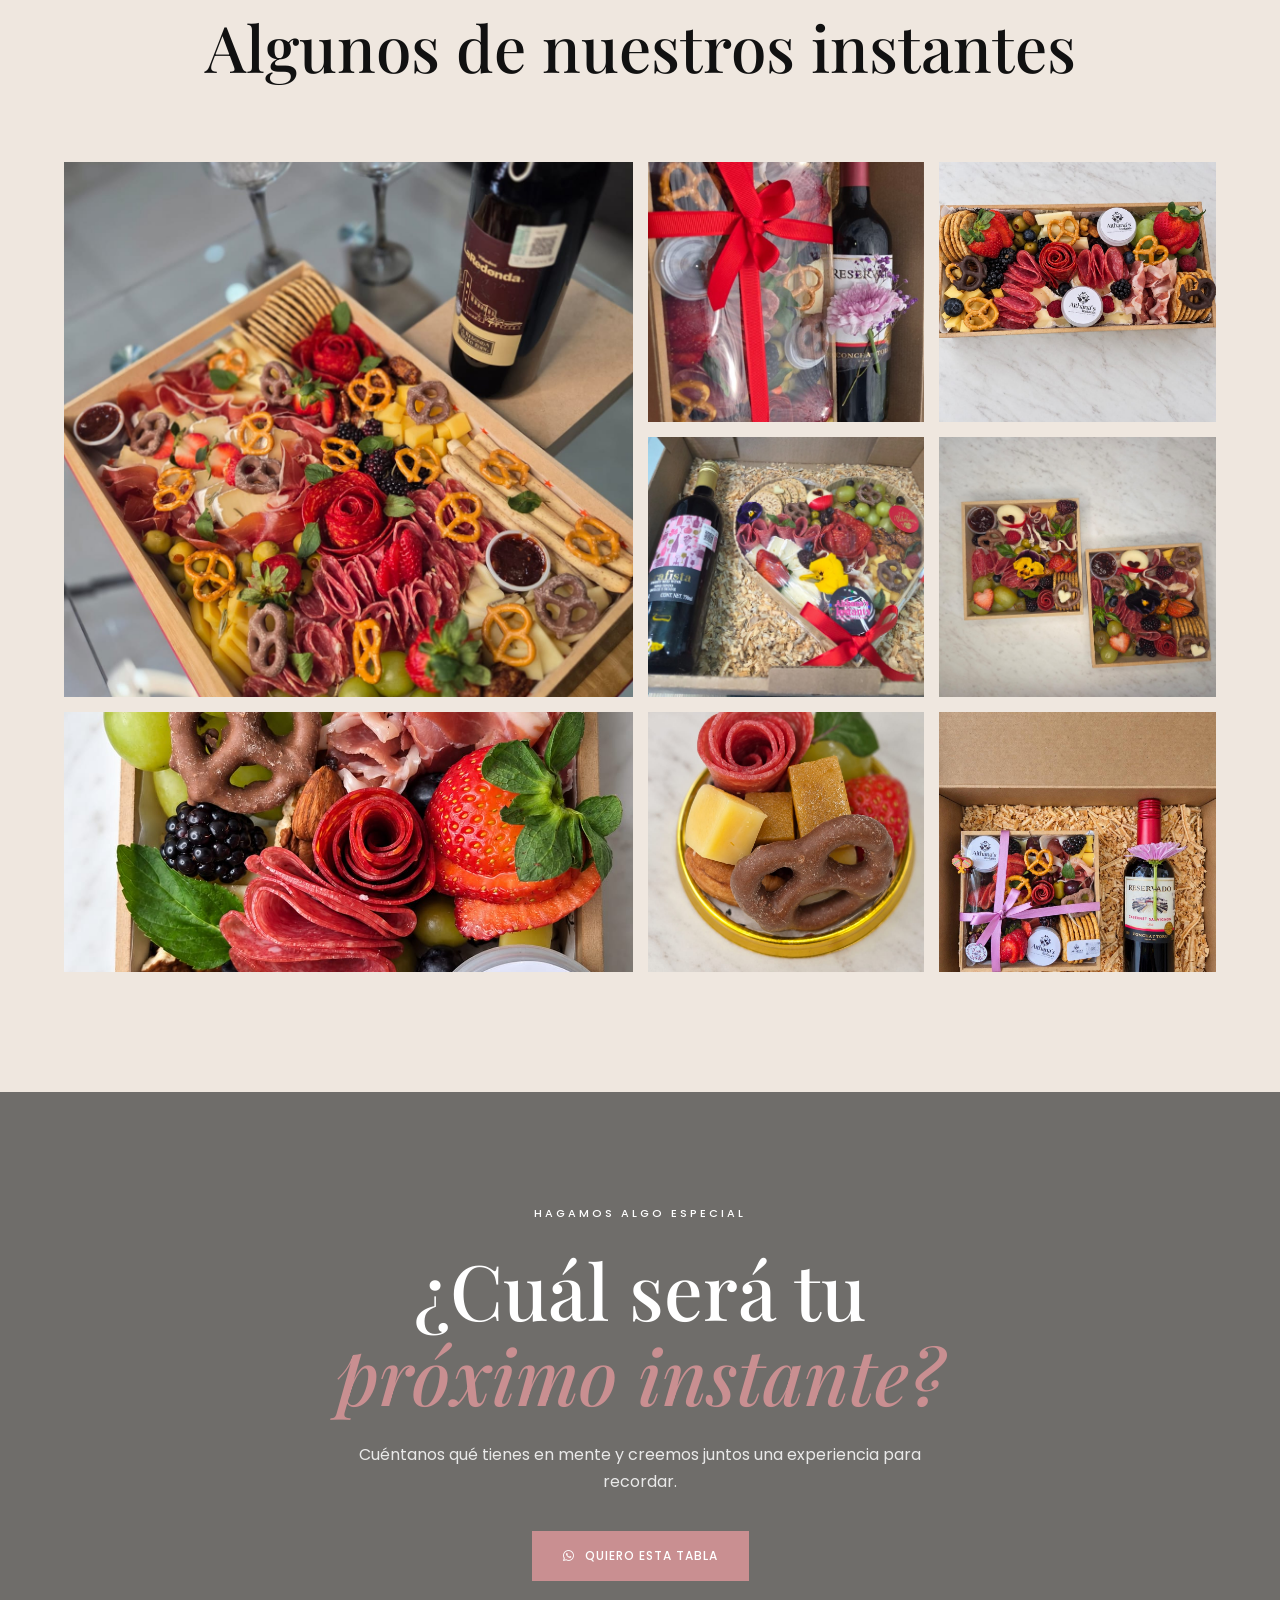
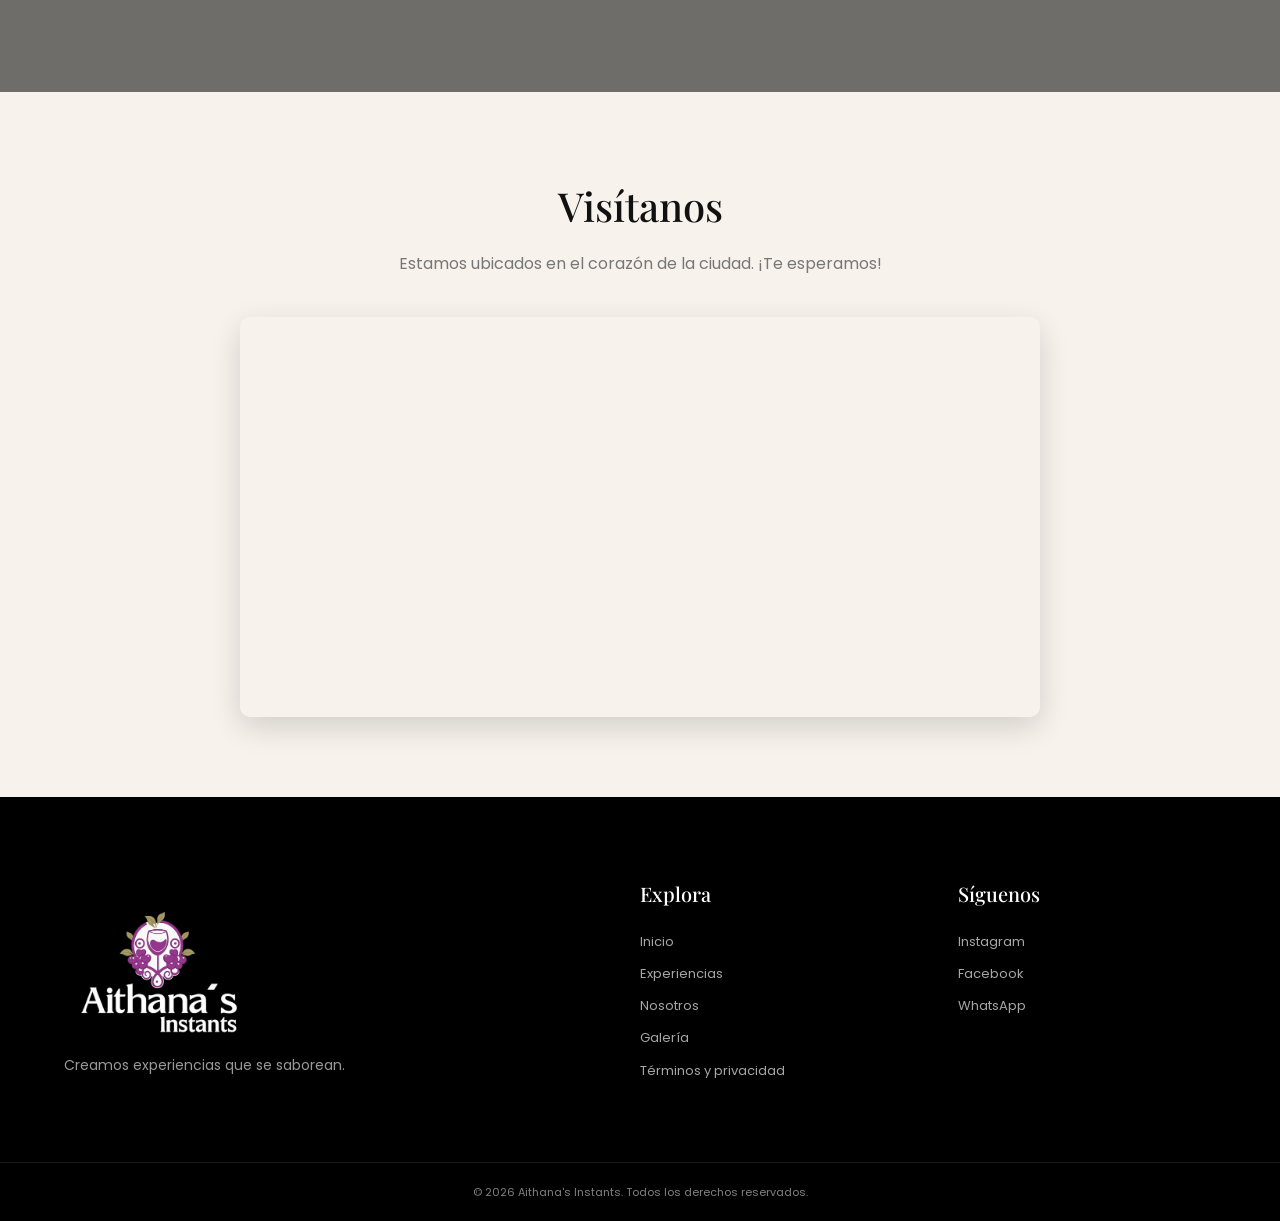
==== commit 4fafc86c: "PRUEBAS FINALES, INTEGRACION DE MAPA Y BOTON DE CHECKOUT" ====
--- a/index.html
+++ b/index.html
@@ -435,7 +435,7 @@
                     </div>
 
                     <div class="gallery-item">
-                        <img src="images/Tablas/Tabla 1.jpeg"
+                        <img src="images/Tablas/Mediana.jpeg"
                             alt="Experiencia para pequeños momentos">
                     </div>
 
@@ -461,7 +461,7 @@
                     </div>
 
                     <div class="gallery-item">
-                        <img src="images/Galeria/Peque.jpg"
+                        <img src="images/Tablas/Vino 1.jpeg"
                             alt="Regalos gastronómicos">
                     </div>
 
